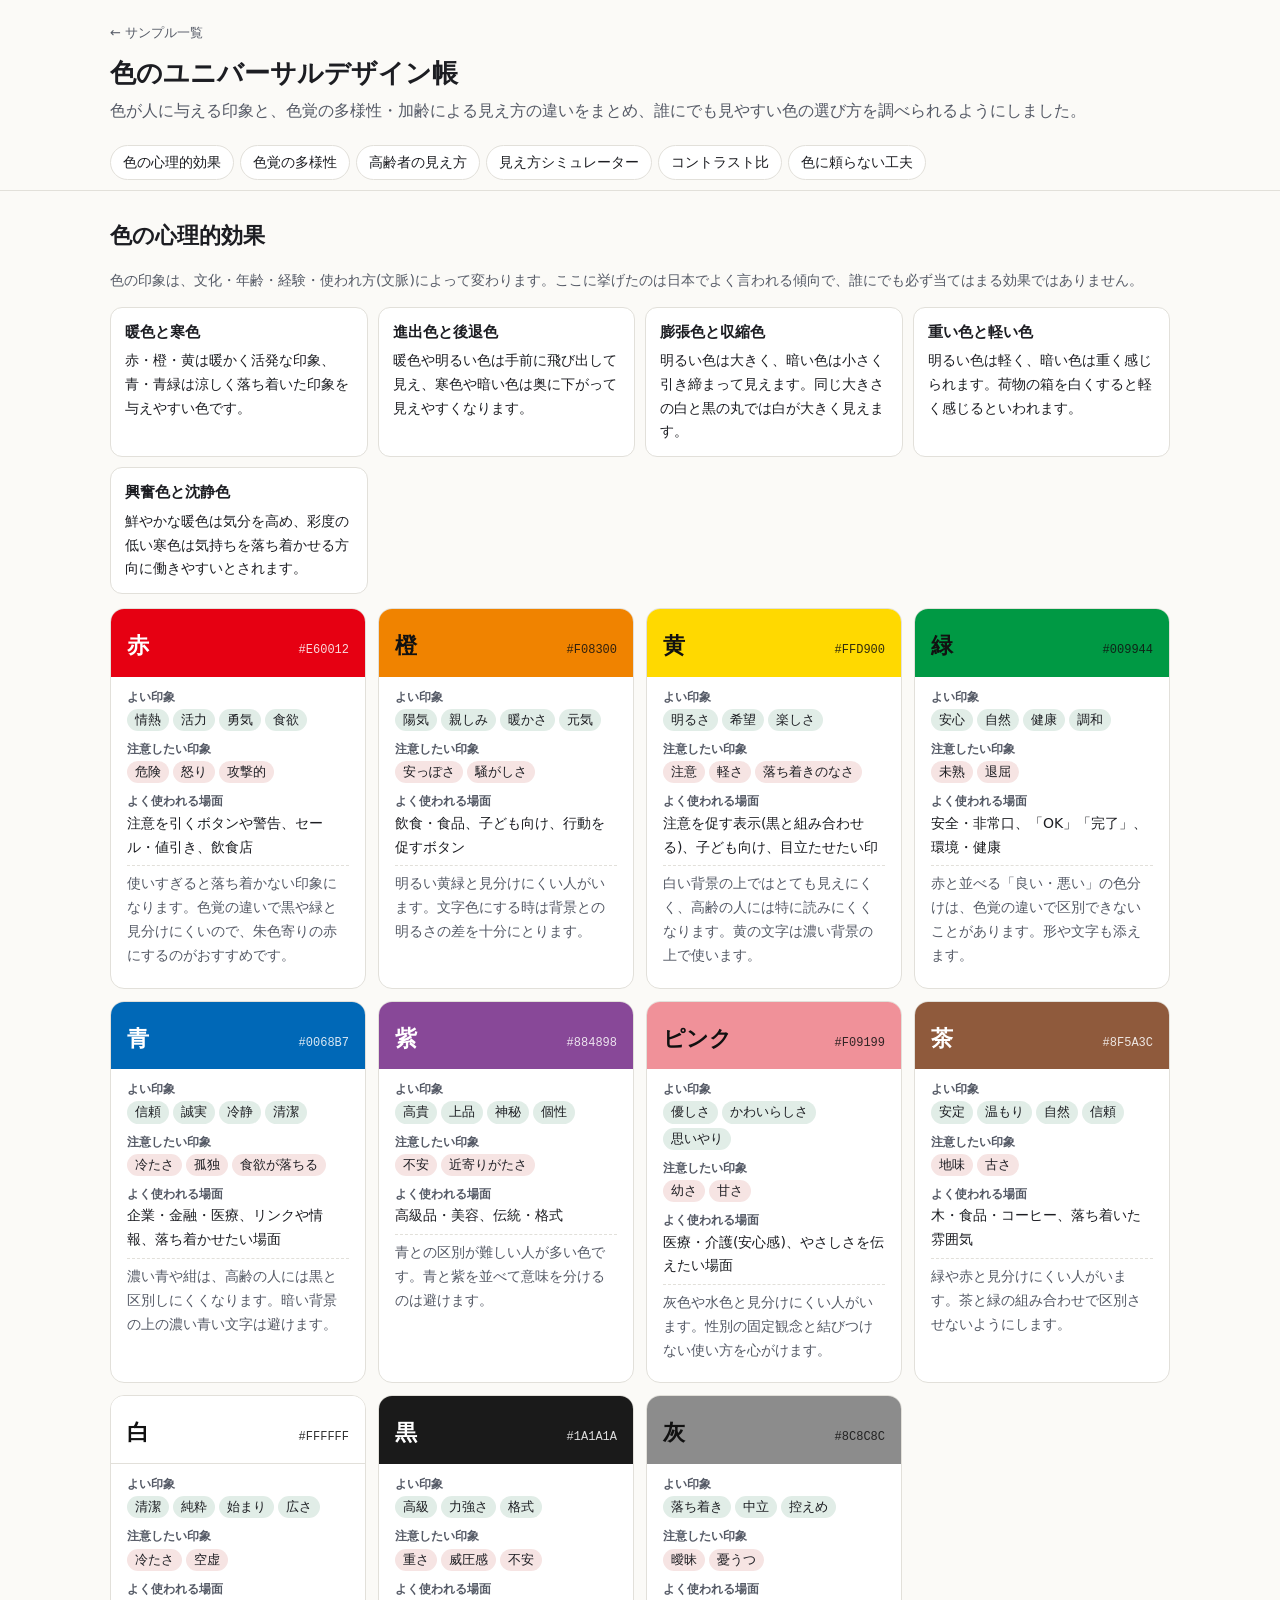
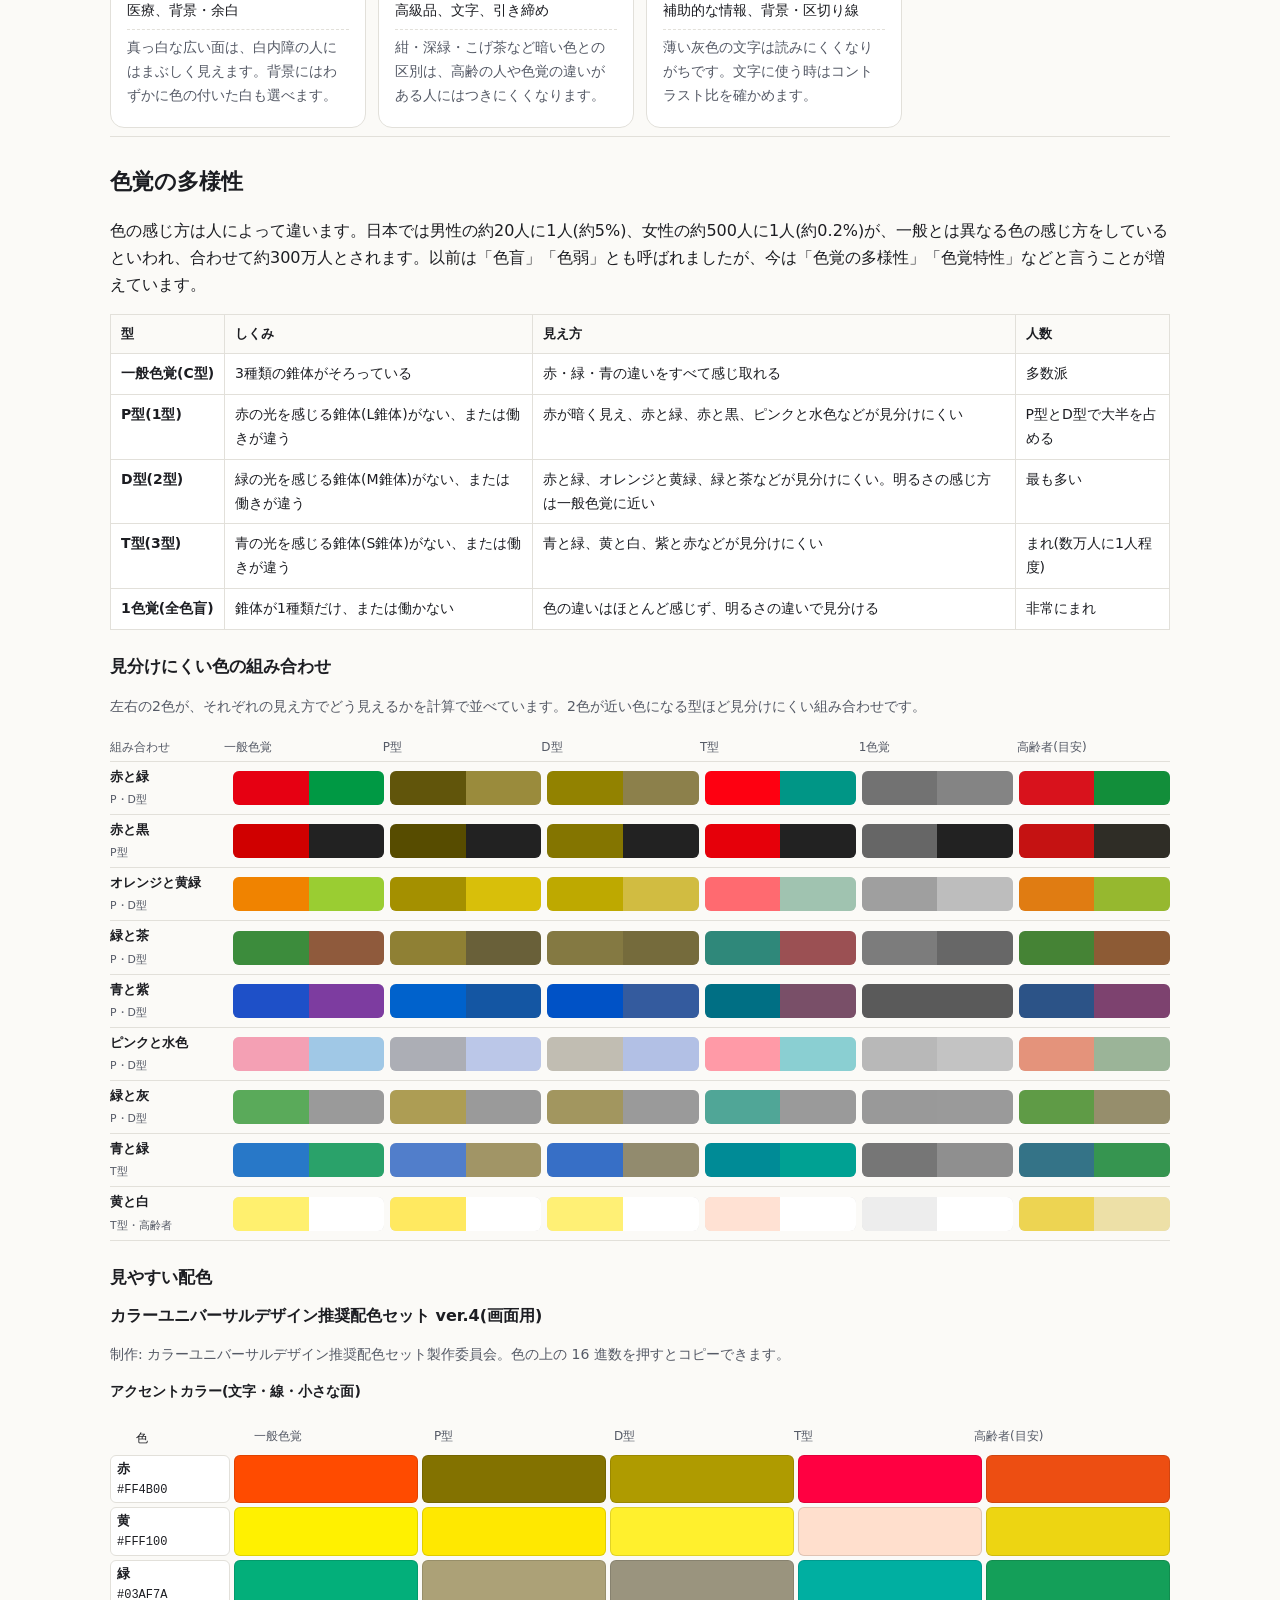
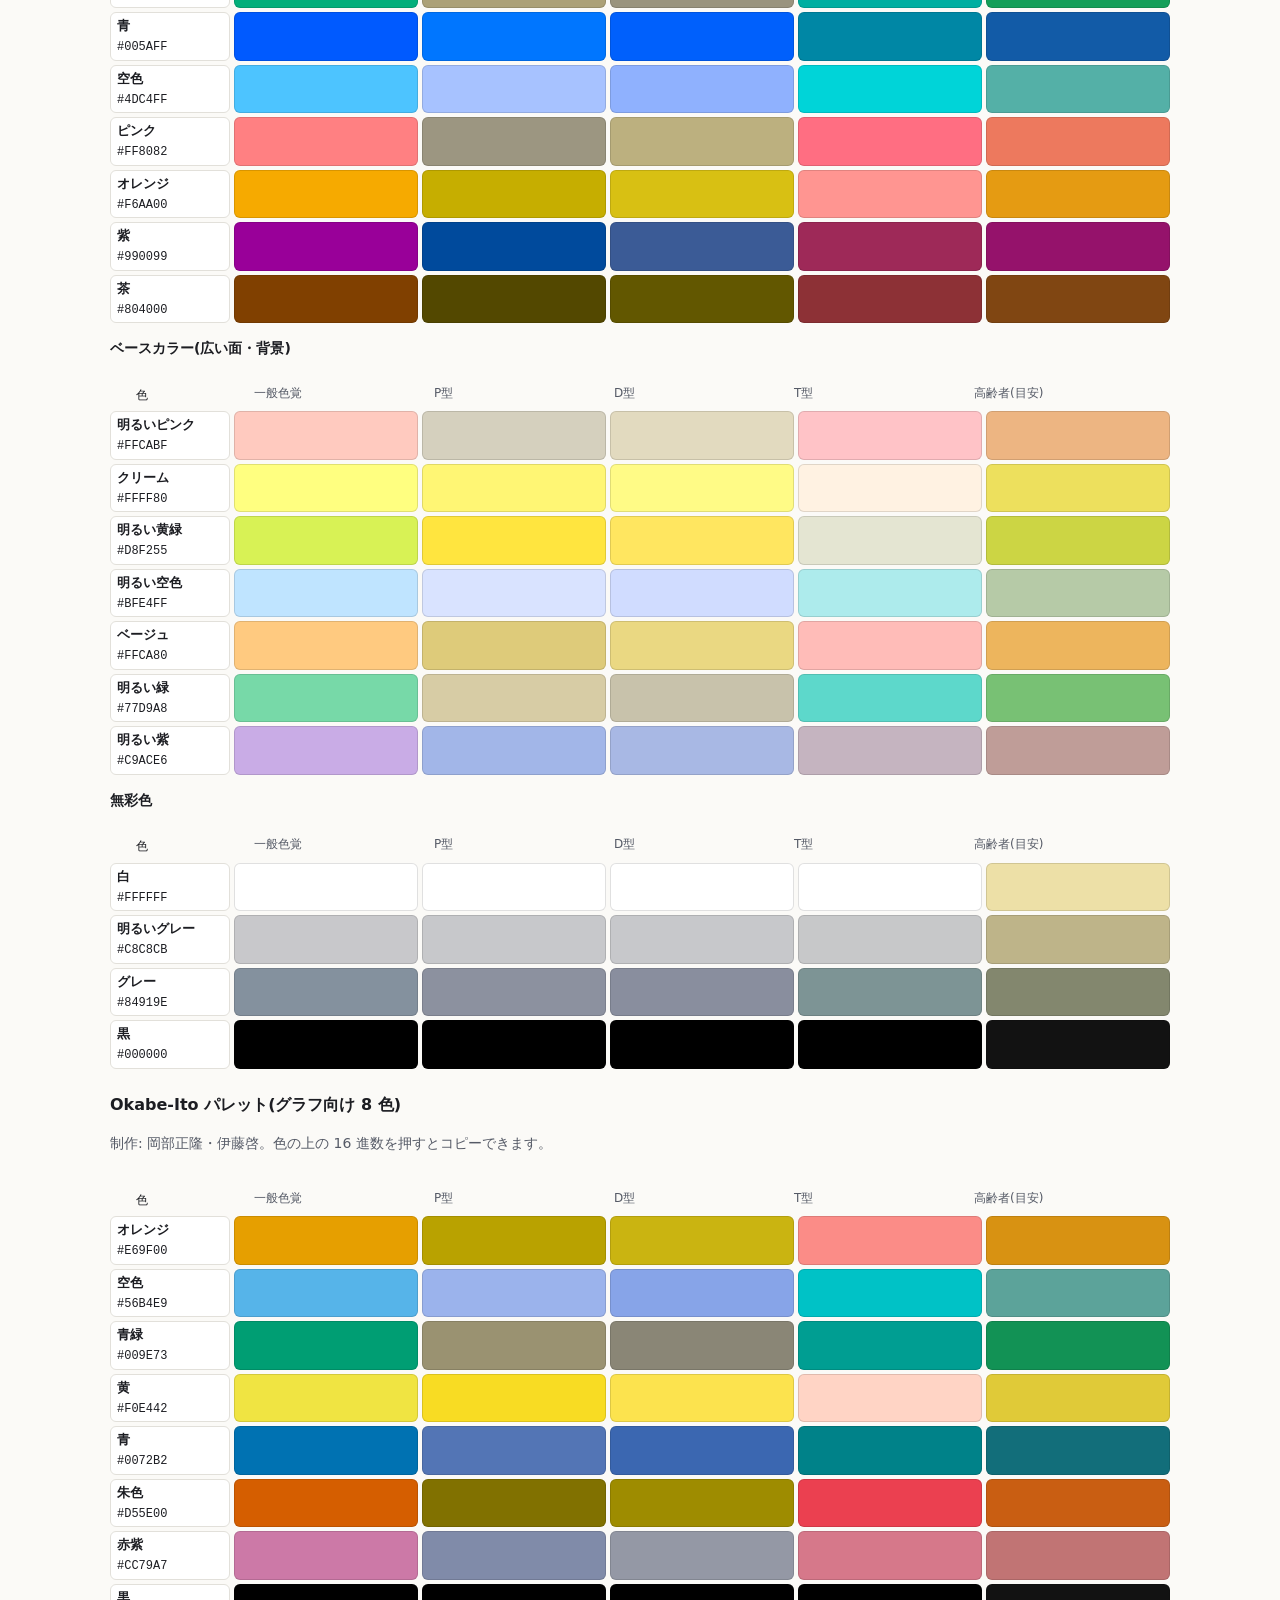
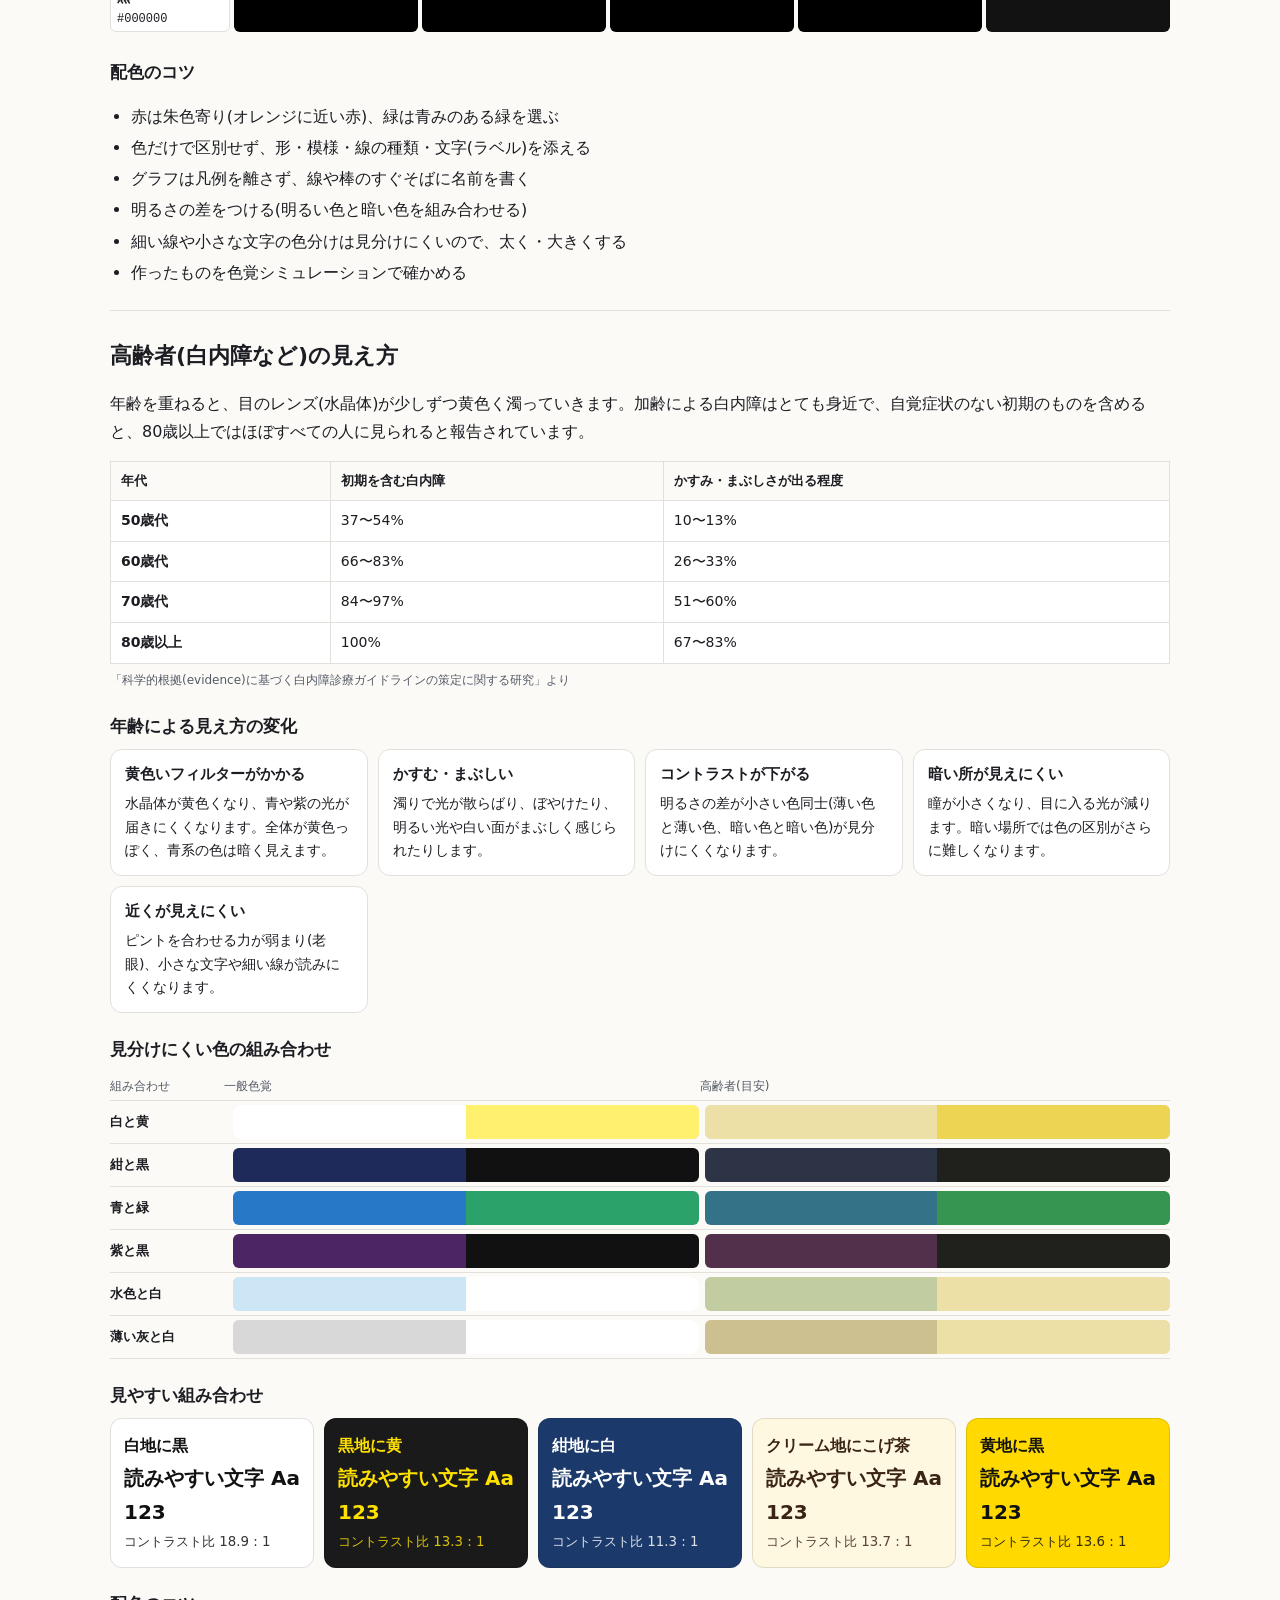
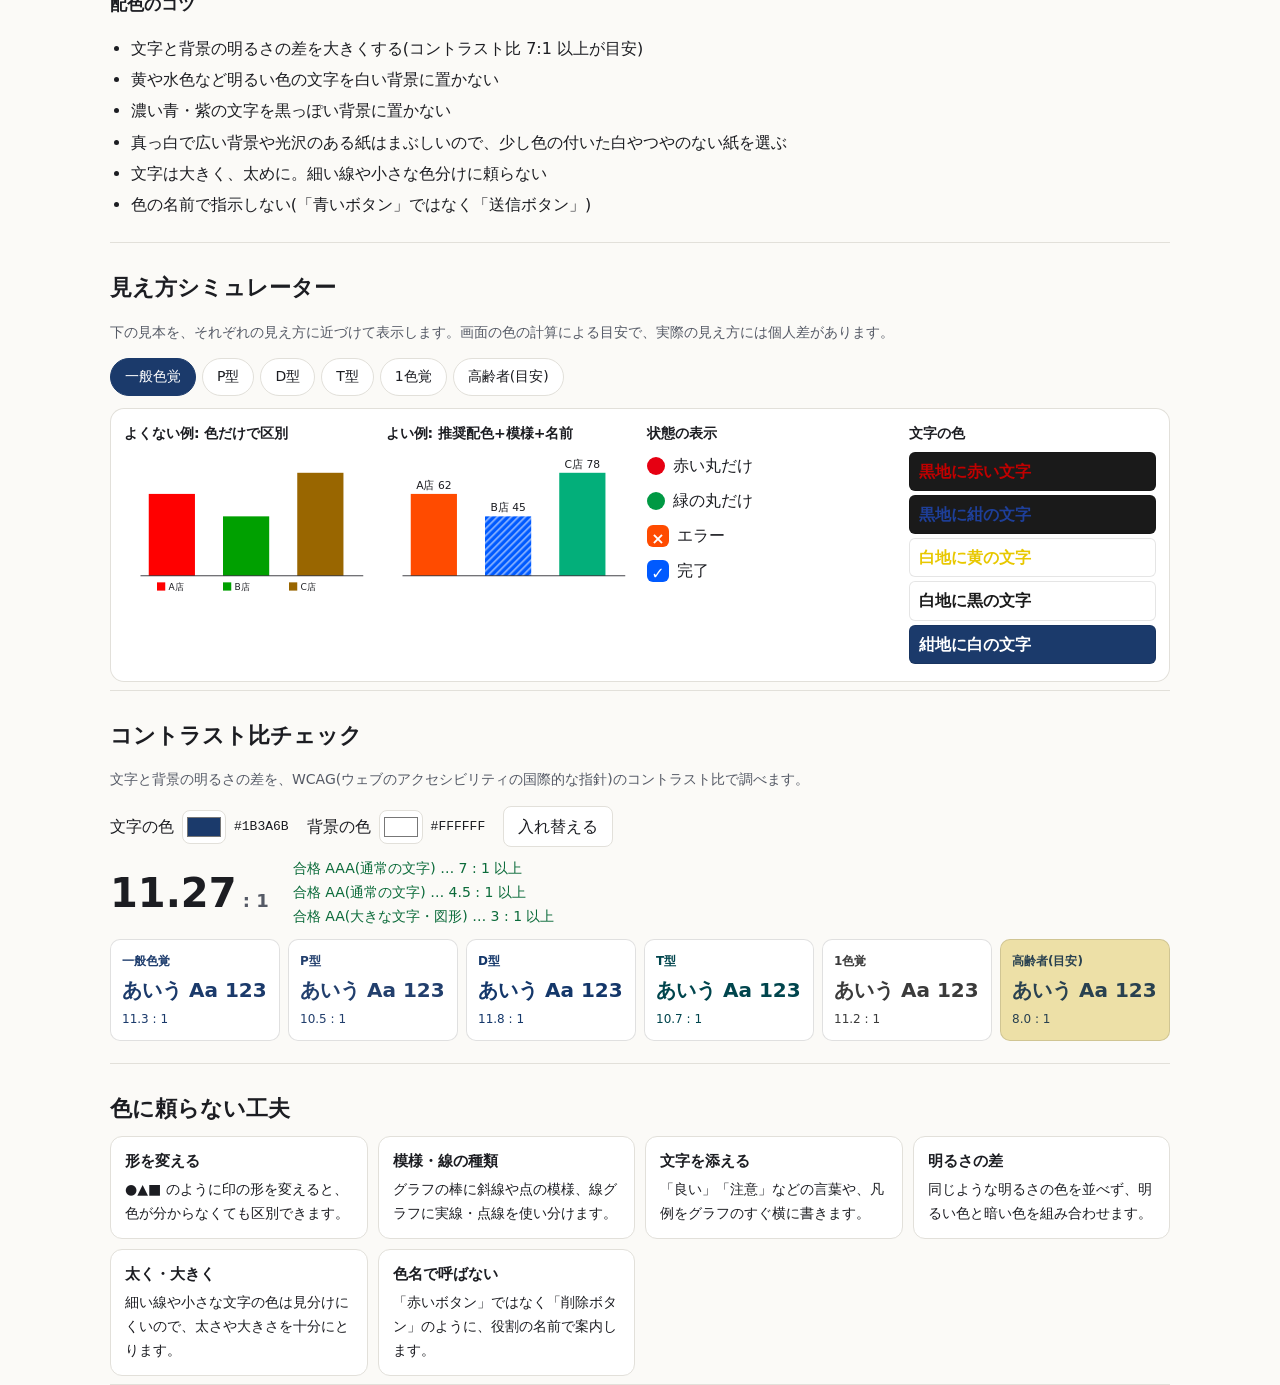
==== public/color-guide/index.html @ 2f7bce45 "色のユニバーサルデザイン帳を追加 色の心理的効果、色覚の多様性と高齢者(白内障)の見え方、推奨配色(CUD ver.4・Okabe-Ito)、見え方シミュレーター、コントラスト比チェック、色に頼らない" ====
<!doctype html>
<html lang="ja">
  <head>
    <meta charset="utf-8" />
    <meta name="viewport" content="width=device-width, initial-scale=1" />
    <title>色のユニバーサルデザイン帳</title>
    <link rel="stylesheet" href="css/style.css" />
  </head>
  <body>
    <header class="head">
      <a class="back" href="../">← サンプル一覧</a>
      <h1>色のユニバーサルデザイン帳</h1>
      <p>
        色が人に与える印象と、色覚の多様性・加齢による見え方の違いをまとめ、誰にでも見やすい色の選び方を調べられるようにしました。
      </p>
    </header>

    <nav class="toc" aria-label="目次">
      <a href="#psy">色の心理的効果</a>
      <a href="#vision">色覚の多様性</a>
      <a href="#aging">高齢者の見え方</a>
      <a href="#sim">見え方シミュレーター</a>
      <a href="#contrast">コントラスト比</a>
      <a href="#tips">色に頼らない工夫</a>
    </nav>

    <main class="main">
      <p id="status" class="status">読み込んでいます…</p>

      <section id="psy" class="sec" hidden>
        <h2>色の心理的効果</h2>
        <p id="psyNote" class="note"></p>
        <div id="psyGeneral" class="general"></div>
        <div id="psyColors" class="psy-grid"></div>
      </section>

      <section id="vision" class="sec" hidden>
        <h2>色覚の多様性</h2>
        <p id="visionIntro"></p>
        <div class="table-wrap">
          <table class="types">
            <thead>
              <tr>
                <th>型</th>
                <th>しくみ</th>
                <th>見え方</th>
                <th>人数</th>
              </tr>
            </thead>
            <tbody id="visionTypes"></tbody>
          </table>
        </div>
        <h3>見分けにくい色の組み合わせ</h3>
        <p class="note">
          左右の2色が、それぞれの見え方でどう見えるかを計算で並べています。2色が近い色になる型ほど見分けにくい組み合わせです。
        </p>
        <div id="visionPairs" class="pairs"></div>
        <h3>見やすい配色</h3>
        <div id="palettes"></div>
        <h3>配色のコツ</h3>
        <ul id="visionTips" class="tips"></ul>
      </section>

      <section id="aging" class="sec" hidden>
        <h2>高齢者(白内障など)の見え方</h2>
        <p id="agingIntro"></p>
        <div class="table-wrap">
          <table class="stats">
            <caption id="agingSource"></caption>
            <thead>
              <tr>
                <th>年代</th>
                <th>初期を含む白内障</th>
                <th>かすみ・まぶしさが出る程度</th>
              </tr>
            </thead>
            <tbody id="agingStats"></tbody>
          </table>
        </div>
        <h3>年齢による見え方の変化</h3>
        <div id="agingChanges" class="cards"></div>
        <h3>見分けにくい色の組み合わせ</h3>
        <div id="agingHard" class="pairs"></div>
        <h3>見やすい組み合わせ</h3>
        <div id="agingGood" class="good"></div>
        <h3>配色のコツ</h3>
        <ul id="agingTips" class="tips"></ul>
      </section>

      <section id="sim" class="sec" hidden>
        <h2>見え方シミュレーター</h2>
        <p class="note">
          下の見本を、それぞれの見え方に近づけて表示します。画面の色の計算による目安で、実際の見え方には個人差があります。
        </p>
        <div id="simTypes" class="seg" role="radiogroup" aria-label="見え方"></div>
        <div id="simDemo" class="demo"></div>
      </section>

      <section id="contrast" class="sec" hidden>
        <h2>コントラスト比チェック</h2>
        <p class="note">
          文字と背景の明るさの差を、WCAG(ウェブのアクセシビリティの国際的な指針)のコントラスト比で調べます。
        </p>
        <div class="cc-inputs">
          <label>文字の色 <input id="fg" type="color" value="#1b3a6b" /><code id="fgHex"></code></label>
          <label>背景の色 <input id="bg" type="color" value="#ffffff" /><code id="bgHex"></code></label>
          <button id="swap" type="button">入れ替える</button>
        </div>
        <div class="cc-result">
          <p class="ratio"><span id="ratio"></span><small> : 1</small></p>
          <ul id="judge" class="judge"></ul>
        </div>
        <div id="ccPreview" class="cc-preview"></div>
      </section>

      <section id="tips" class="sec" hidden>
        <h2>色に頼らない工夫</h2>
        <div class="cards">
          <div class="card">
            <h4>形を変える</h4>
            <p>●▲■ のように印の形を変えると、色が分からなくても区別できます。</p>
          </div>
          <div class="card">
            <h4>模様・線の種類</h4>
            <p>グラフの棒に斜線や点の模様、線グラフに実線・点線を使い分けます。</p>
          </div>
          <div class="card">
            <h4>文字を添える</h4>
            <p>「良い」「注意」などの言葉や、凡例をグラフのすぐ横に書きます。</p>
          </div>
          <div class="card">
            <h4>明るさの差</h4>
            <p>同じような明るさの色を並べず、明るい色と暗い色を組み合わせます。</p>
          </div>
          <div class="card">
            <h4>太く・大きく</h4>
            <p>細い線や小さな文字の色は見分けにくいので、太さや大きさを十分にとります。</p>
          </div>
          <div class="card">
            <h4>色名で呼ばない</h4>
            <p>「赤いボタン」ではなく「削除ボタン」のように、役割の名前で案内します。</p>
          </div>
        </div>
      </section>
    </main>

    <script src="js/sim.js"></script>
    <script src="js/app.js"></script>
  </body>
</html>
---- public/color-guide/css/style.css ----
/* 色のユニバーサルデザイン帳の見た目。文字と背景のコントラスト比は 7:1 前後を目安にしている */
:root {
  --bg: #fbfaf7;
  --panel: #ffffff;
  --text: #1c1d22;
  --sub: #555a66;
  --line: #e2e0da;
  --accent: #1b3a6b;
  --accent-fg: #ffffff;
  --ok: #0b6b3a;
  --ng: #b3261e;
}
@media (prefers-color-scheme: dark) {
  :root {
    --bg: #15171c;
    --panel: #1e2128;
    --text: #f0f1f4;
    --sub: #b4b9c4;
    --line: #333844;
    --accent: #9cb8ff;
    --accent-fg: #10131a;
    --ok: #6fd69c;
    --ng: #ff8a80;
  }
}
* {
  box-sizing: border-box;
}
[hidden] {
  display: none !important;
}
body {
  margin: 0;
  background: var(--bg);
  color: var(--text);
  font-family:
    system-ui,
    -apple-system,
    'Hiragino Sans',
    'Noto Sans JP',
    sans-serif;
  line-height: 1.7;
}
.head,
.main {
  max-width: 1100px;
  margin: 0 auto;
  padding: 0 20px;
}
.head {
  padding-top: 18px;
}
.back {
  color: var(--sub);
  font-size: 13px;
  text-decoration: none;
}
.back:hover {
  color: var(--text);
  text-decoration: underline;
}
.head h1 {
  margin: 6px 0 2px;
  font-size: 26px;
}
.head p {
  margin: 0 0 10px;
  color: var(--sub);
}
.toc {
  position: sticky;
  top: 0;
  z-index: 5;
  display: flex;
  gap: 6px;
  overflow-x: auto;
  padding: 10px max(20px, calc((100vw - 1100px) / 2 + 20px));
  background: var(--bg);
  border-bottom: 1px solid var(--line);
}
.toc a {
  flex: none;
  padding: 5px 12px;
  border: 1px solid var(--line);
  border-radius: 999px;
  background: var(--panel);
  color: var(--text);
  font-size: 14px;
  text-decoration: none;
}
.toc a:hover,
.toc a:focus-visible {
  border-color: var(--accent);
}
.status {
  color: var(--sub);
}
.sec {
  scroll-margin-top: 64px;
  padding: 26px 0 8px;
  border-bottom: 1px solid var(--line);
}
.sec h2 {
  margin: 0 0 8px;
  font-size: 22px;
}
.sec h3 {
  margin: 22px 0 8px;
  font-size: 17px;
}
.note {
  color: var(--sub);
  font-size: 14px;
}
.cards,
.general {
  display: grid;
  grid-template-columns: repeat(auto-fill, minmax(220px, 1fr));
  gap: 10px;
}
.card {
  padding: 12px 14px;
  border: 1px solid var(--line);
  border-radius: 12px;
  background: var(--panel);
}
.card h4 {
  margin: 0 0 4px;
  font-size: 15px;
}
.card p {
  margin: 0;
  font-size: 14px;
}

/* 心理的効果 */
.psy-grid {
  display: grid;
  grid-template-columns: repeat(auto-fill, minmax(250px, 1fr));
  gap: 12px;
  margin-top: 14px;
}
.psy {
  overflow: hidden;
  border: 1px solid var(--line);
  border-radius: 14px;
  background: var(--panel);
}
.psy-top {
  display: flex;
  align-items: baseline;
  justify-content: space-between;
  padding: 18px 16px 12px;
}
.psy-top.edge {
  box-shadow: inset 0 -1px 0 var(--line);
}
.psy-top h3 {
  margin: 0;
  font-size: 22px;
}
.psy-top code {
  font-size: 12px;
  opacity: 0.85;
}
.psy-body {
  padding: 10px 16px 14px;
  font-size: 14px;
}
.psy-body p {
  margin: 0 0 6px;
}
.psy-body b {
  display: block;
  font-size: 12px;
  color: var(--sub);
}
.tag {
  display: inline-block;
  margin: 2px 4px 2px 0;
  padding: 0 8px;
  border-radius: 999px;
  font-size: 13px;
}
.pos .tag {
  background: rgba(11, 107, 58, 0.12);
}
.neg .tag {
  background: rgba(179, 38, 30, 0.12);
}
.care {
  padding-top: 6px;
  border-top: 1px dashed var(--line);
  color: var(--sub);
}

/* 表 */
.table-wrap {
  overflow-x: auto;
}
table {
  width: 100%;
  border-collapse: collapse;
  background: var(--panel);
  font-size: 14px;
}
caption {
  caption-side: bottom;
  padding-top: 6px;
  color: var(--sub);
  font-size: 12px;
  text-align: left;
}
th,
td {
  padding: 8px 10px;
  border: 1px solid var(--line);
  text-align: left;
  vertical-align: top;
}
thead th {
  background: var(--bg);
  font-size: 13px;
}
.types tbody th {
  white-space: nowrap;
}

/* 組み合わせの比較 */
.pairs {
  overflow-x: auto;
}
.pair {
  display: grid;
  grid-template-columns: 9em repeat(auto-fit, minmax(76px, 1fr));
  align-items: center;
  gap: 6px;
  min-width: 560px;
  padding: 4px 0;
  border-bottom: 1px solid var(--line);
  font-size: 13px;
}
#agingHard .pair {
  min-width: 0;
  grid-template-columns: 9em 1fr 1fr;
}
.pair.head {
  color: var(--sub);
  font-size: 12px;
}
.pl b {
  display: block;
}
.pl small {
  color: var(--sub);
}
.pc {
  display: flex;
  height: 34px;
  border-radius: 6px;
  overflow: hidden;
  box-shadow: inset 0 0 0 1px rgba(0, 0, 0, 0.12);
}
.pc i {
  flex: 1;
}

/* 配色セット */
.palette {
  margin-bottom: 18px;
}
.palette h4 {
  margin: 10px 0 0;
  font-size: 16px;
}
.gname {
  margin: 10px 0 4px;
  font-weight: 700;
  font-size: 14px;
}
.pal-grid {
  overflow-x: auto;
}
.pal-row {
  display: grid;
  grid-template-columns: 10em repeat(5, minmax(60px, 1fr));
  gap: 4px;
  min-width: 520px;
  margin-bottom: 4px;
  font-size: 12px;
}
.pal-row.head {
  color: var(--sub);
}
.pn {
  display: flex;
  flex-direction: column;
  align-items: flex-start;
  padding: 2px 6px;
  border: 1px solid var(--line);
  border-radius: 6px;
  background: var(--panel);
  color: var(--text);
  font: inherit;
  cursor: pointer;
}
.pal-row.head .pn {
  border: none;
  background: none;
  cursor: default;
}
.pn b {
  font-size: 13px;
}
.sw {
  border-radius: 6px;
  min-height: 34px;
  box-shadow: inset 0 0 0 1px rgba(0, 0, 0, 0.12);
}
.tips {
  padding-left: 1.3em;
}
.tips li {
  margin-bottom: 4px;
}

/* 高齢者: 見やすい組み合わせ */
.good {
  display: grid;
  grid-template-columns: repeat(auto-fill, minmax(190px, 1fr));
  gap: 10px;
}
.good-item {
  display: grid;
  gap: 2px;
  padding: 14px;
  border-radius: 12px;
  box-shadow: inset 0 0 0 1px rgba(0, 0, 0, 0.12);
}
.good-item span {
  font-size: 20px;
  font-weight: 700;
}
.good-item small {
  opacity: 0.85;
}

/* シミュレーター */
.seg {
  display: flex;
  flex-wrap: wrap;
  gap: 6px;
  margin: 8px 0 12px;
}
.seg button {
  padding: 6px 14px;
  border: 1px solid var(--line);
  border-radius: 999px;
  background: var(--panel);
  color: var(--text);
  font: inherit;
  font-size: 14px;
  cursor: pointer;
}
.seg button[aria-checked='true'] {
  background: var(--accent);
  border-color: var(--accent);
  color: var(--accent-fg);
}
.seg button:focus-visible,
.pn:focus-visible,
#swap:focus-visible {
  outline: 3px solid var(--accent);
  outline-offset: 2px;
}
.demo {
  padding: 14px;
  border-radius: 14px;
  background: #ffffff;
  color: #1c1d22;
  box-shadow: inset 0 0 0 1px var(--line);
}
.demo-grid {
  display: grid;
  grid-template-columns: repeat(auto-fit, minmax(240px, 1fr));
  gap: 14px;
}
.demo figure {
  margin: 0;
}
.demo figcaption {
  margin-bottom: 6px;
  font-weight: 700;
  font-size: 14px;
}
.demo svg {
  width: 100%;
  height: auto;
}
.status-demo {
  list-style: none;
  margin: 0;
  padding: 0;
  display: grid;
  gap: 8px;
}
.status-demo li {
  display: flex;
  align-items: center;
  gap: 8px;
}
.dot {
  width: 18px;
  height: 18px;
  border-radius: 50%;
}
.mark {
  display: inline-grid;
  place-items: center;
  width: 22px;
  height: 22px;
  border-radius: 6px;
  color: #fff;
  font-weight: 700;
}
.text-demo p {
  margin: 0 0 4px;
  padding: 6px 10px;
  border-radius: 6px;
  font-weight: 700;
  box-shadow: inset 0 0 0 1px rgba(0, 0, 0, 0.1);
}

/* コントラスト比 */
.cc-inputs {
  display: flex;
  flex-wrap: wrap;
  align-items: center;
  gap: 10px 18px;
}
.cc-inputs label {
  display: flex;
  align-items: center;
  gap: 8px;
}
.cc-inputs input[type='color'] {
  width: 44px;
  height: 34px;
  padding: 2px;
  border: 1px solid var(--line);
  border-radius: 8px;
  background: var(--panel);
}
#swap {
  padding: 6px 14px;
  border: 1px solid var(--line);
  border-radius: 8px;
  background: var(--panel);
  color: var(--text);
  font: inherit;
  cursor: pointer;
}
.cc-result {
  display: flex;
  flex-wrap: wrap;
  align-items: center;
  gap: 8px 24px;
  margin: 10px 0;
}
.ratio {
  margin: 0;
  font-size: 40px;
  font-weight: 800;
  line-height: 1.1;
}
.ratio small {
  font-size: 18px;
  color: var(--sub);
}
.judge {
  list-style: none;
  margin: 0;
  padding: 0;
  font-size: 14px;
}
.judge .ok {
  color: var(--ok);
}
.judge .ng {
  color: var(--ng);
}
.cc-preview {
  display: grid;
  grid-template-columns: repeat(auto-fill, minmax(150px, 1fr));
  gap: 8px;
  margin-bottom: 14px;
}
.cc-card {
  display: grid;
  gap: 2px;
  padding: 12px;
  border-radius: 10px;
  box-shadow: inset 0 0 0 1px rgba(0, 0, 0, 0.12);
}
.cc-card b {
  font-size: 12px;
}
.cc-card span {
  font-size: 20px;
  font-weight: 700;
}
.cc-card small {
  font-size: 12px;
}
@media (max-width: 640px) {
  .head,
  .main {
    padding: 0 16px;
  }
  .head {
    padding-top: 16px;
  }
  .toc {
    padding: 10px 16px;
  }
}
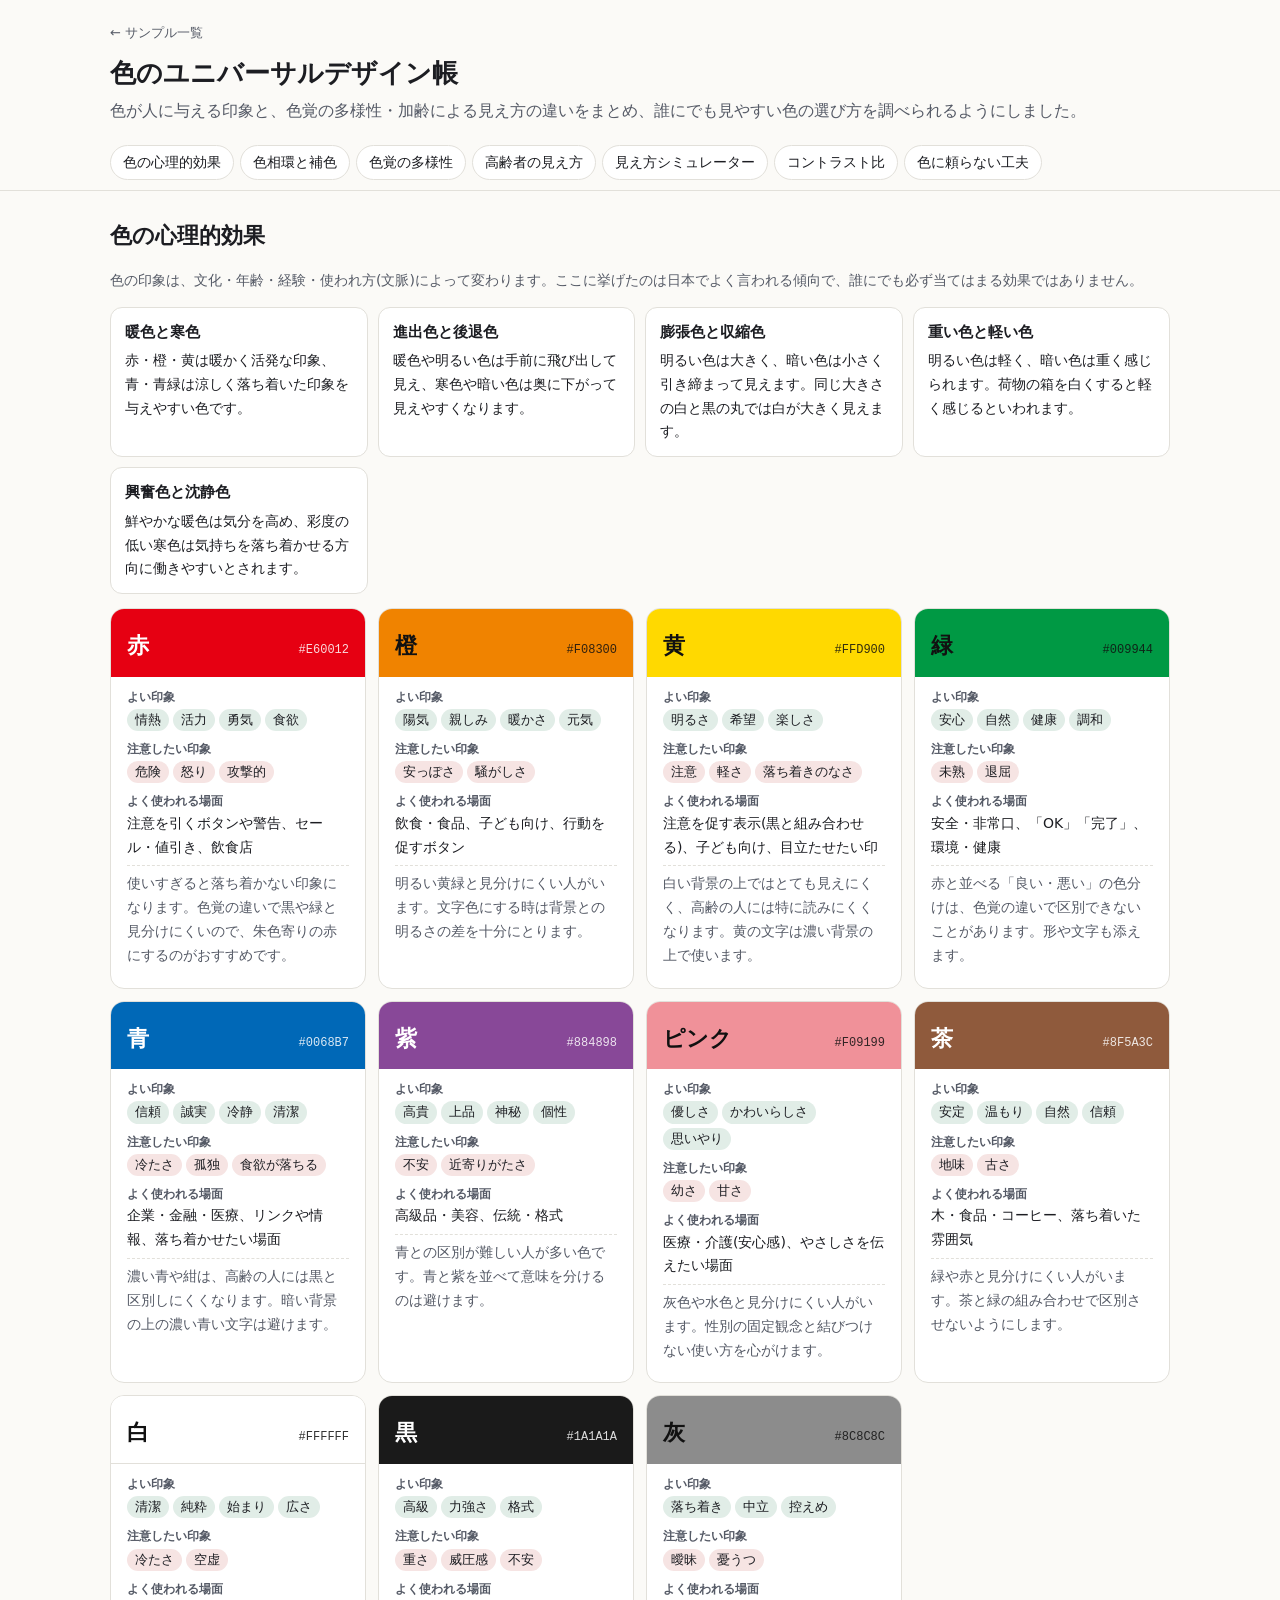
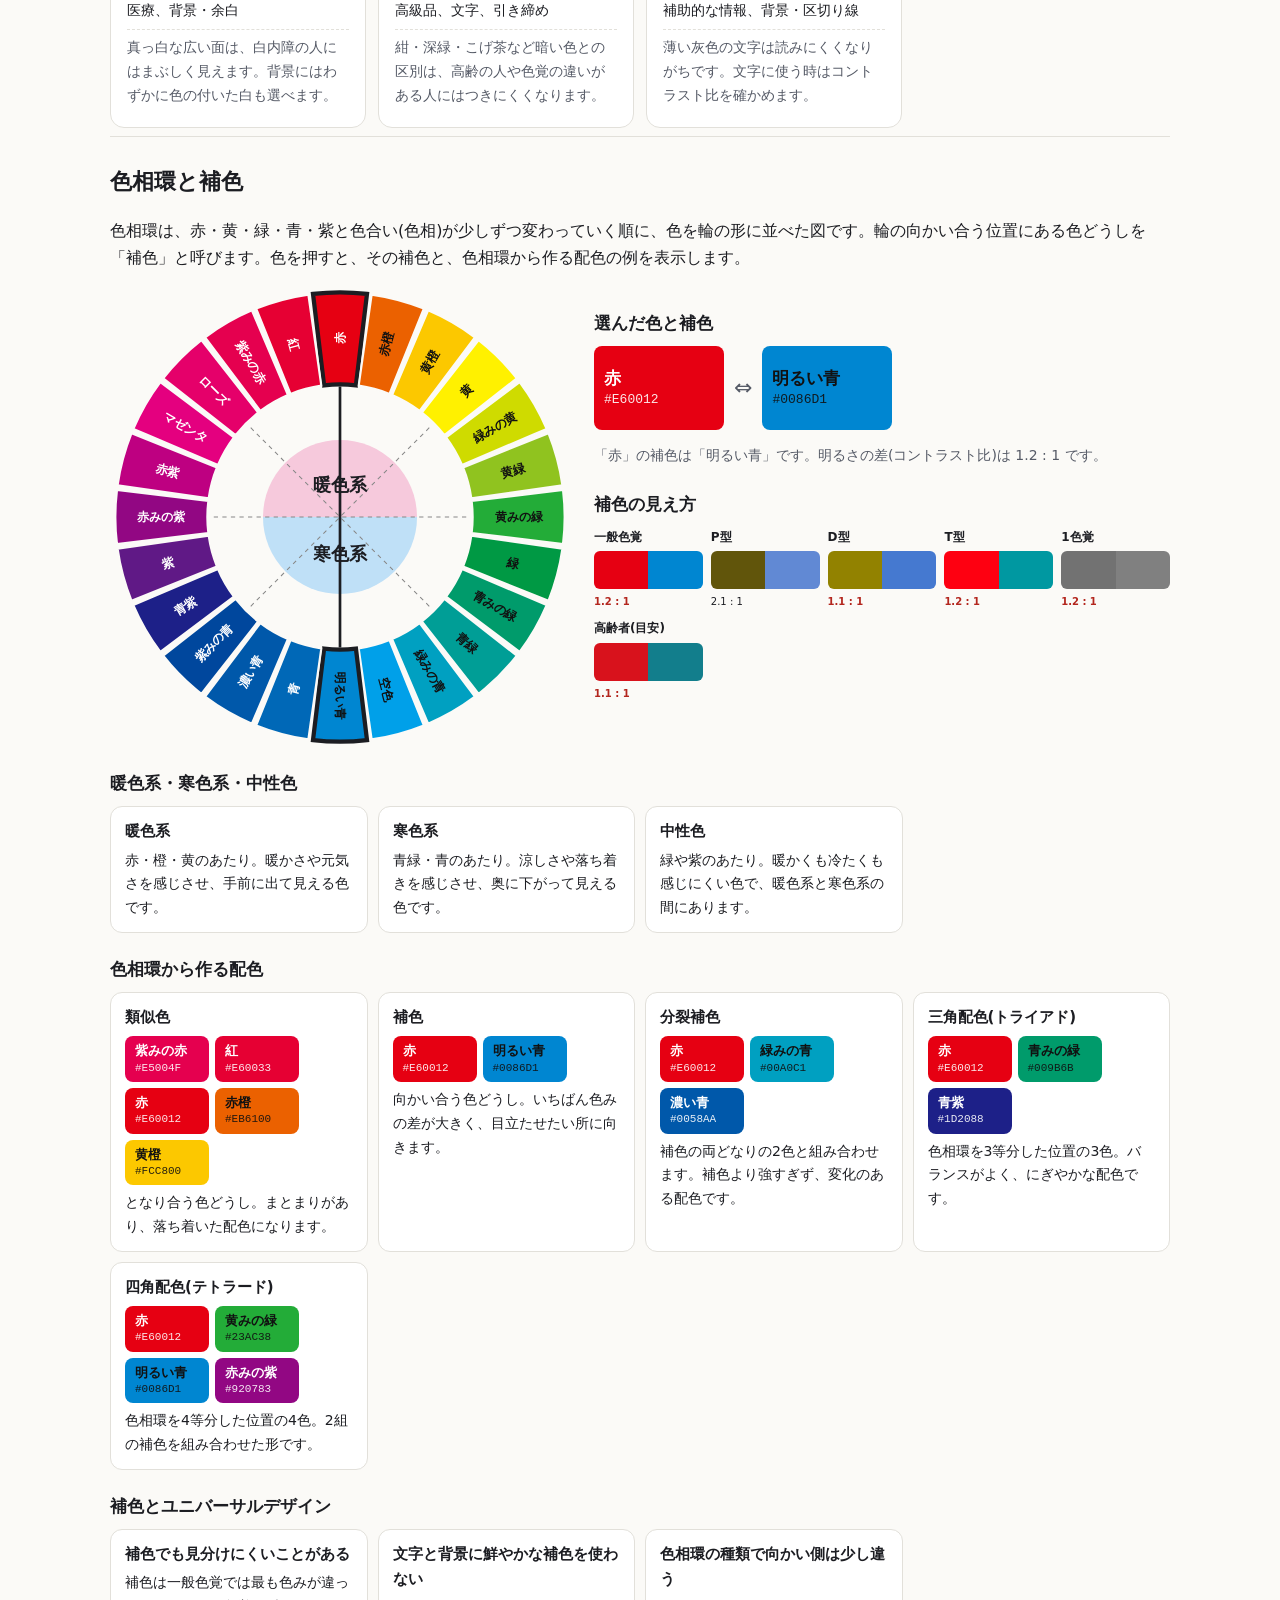
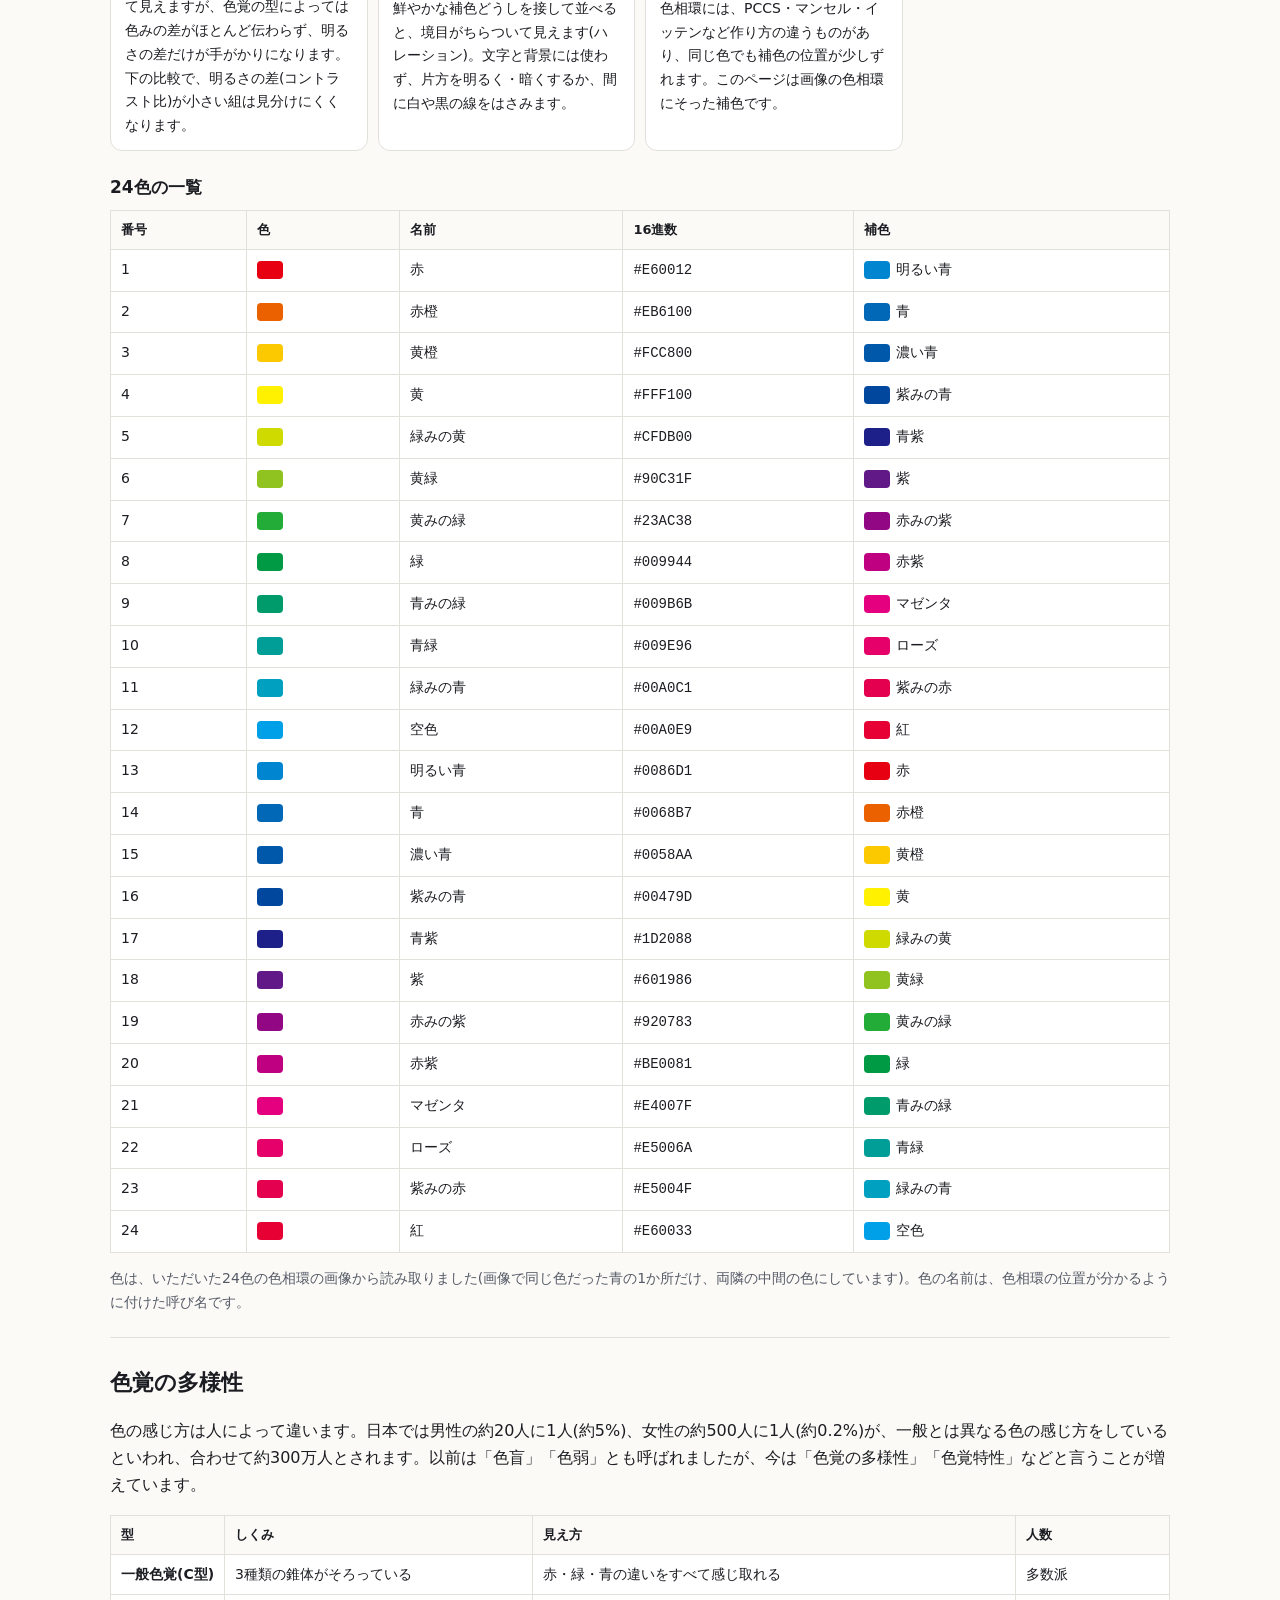
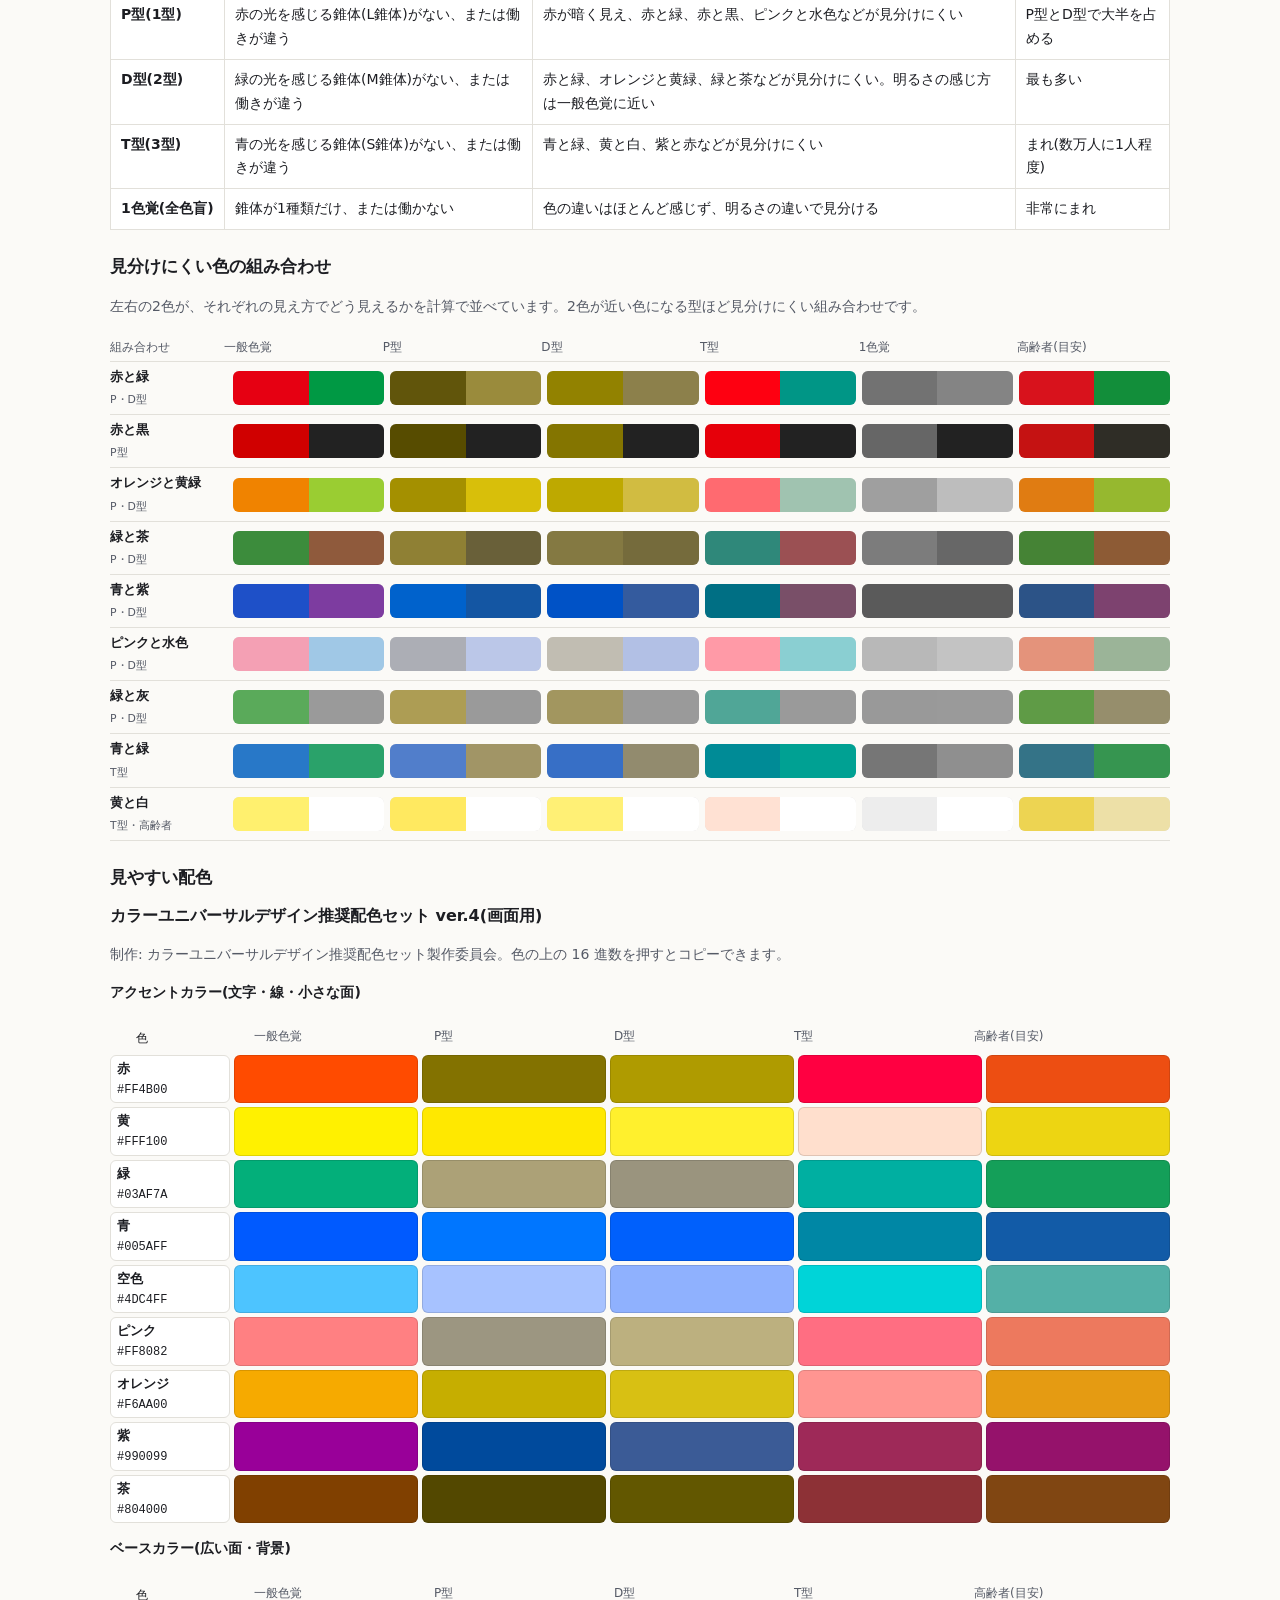
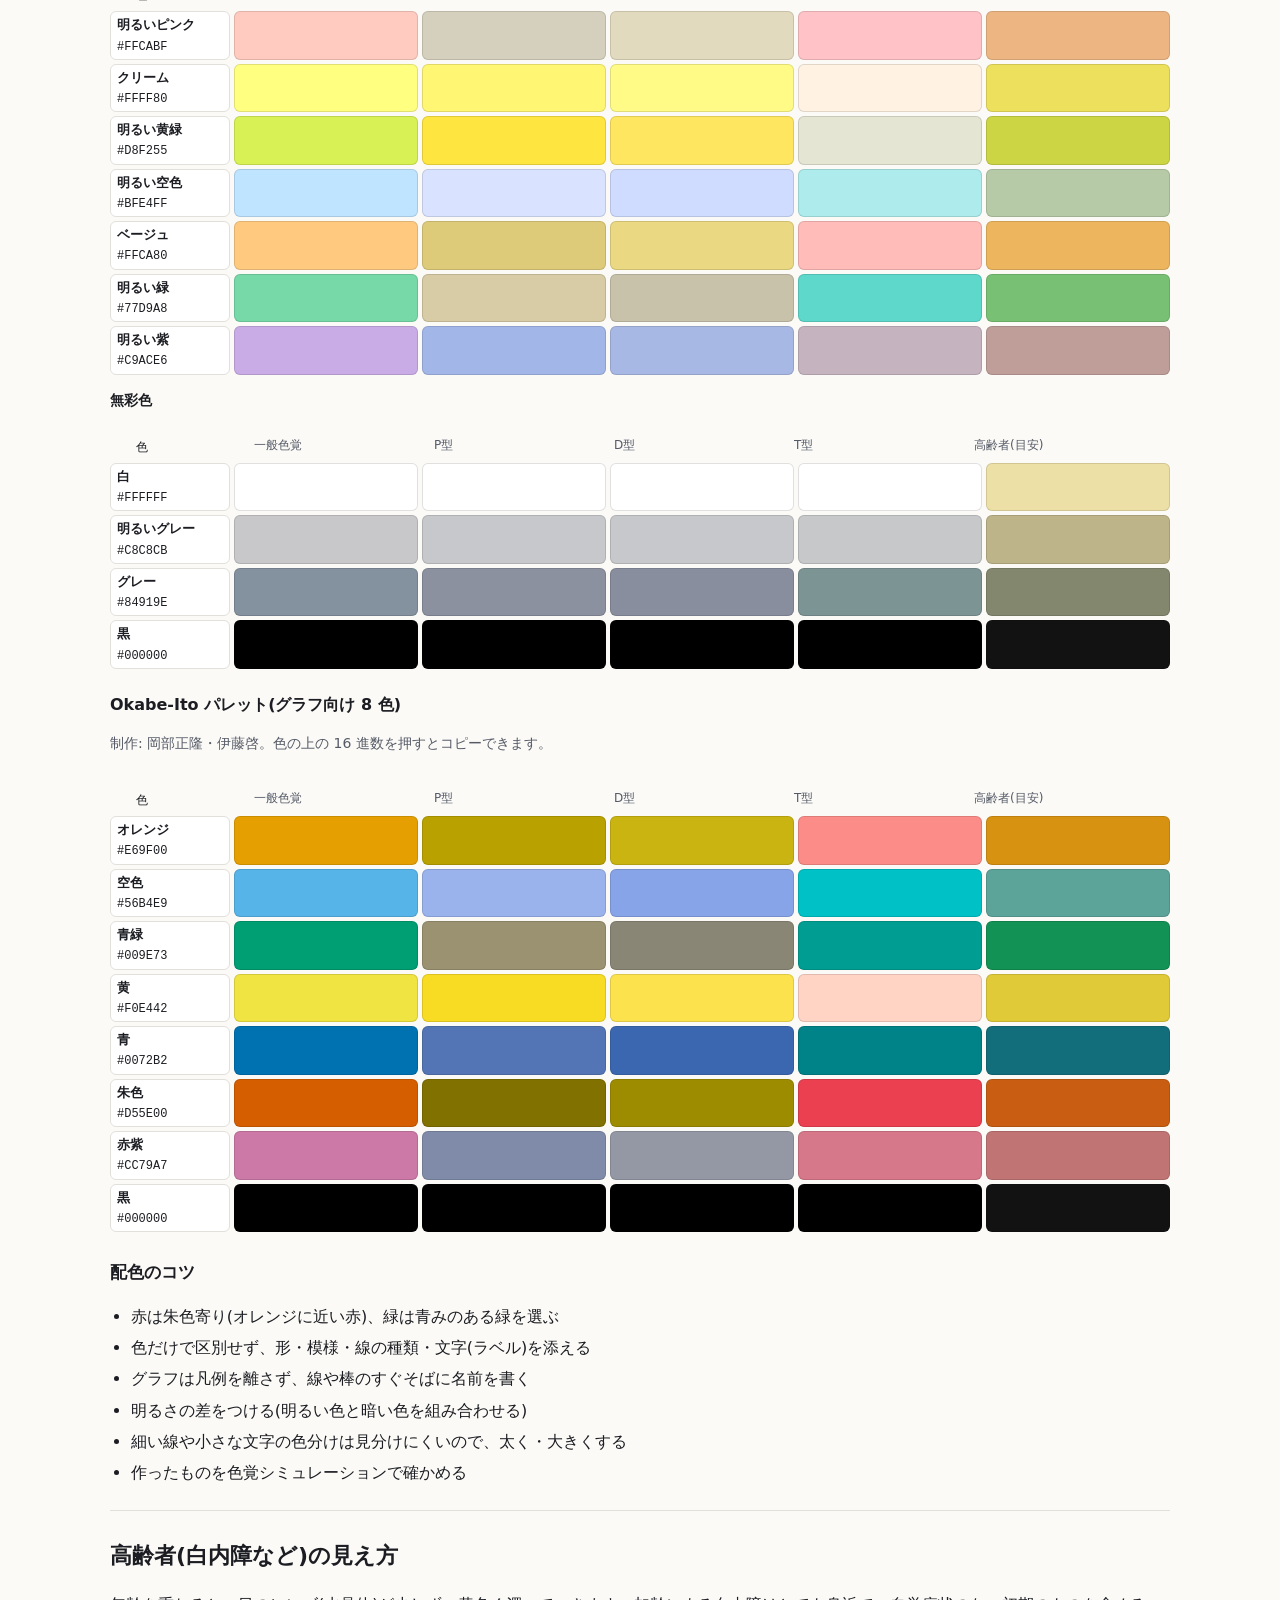
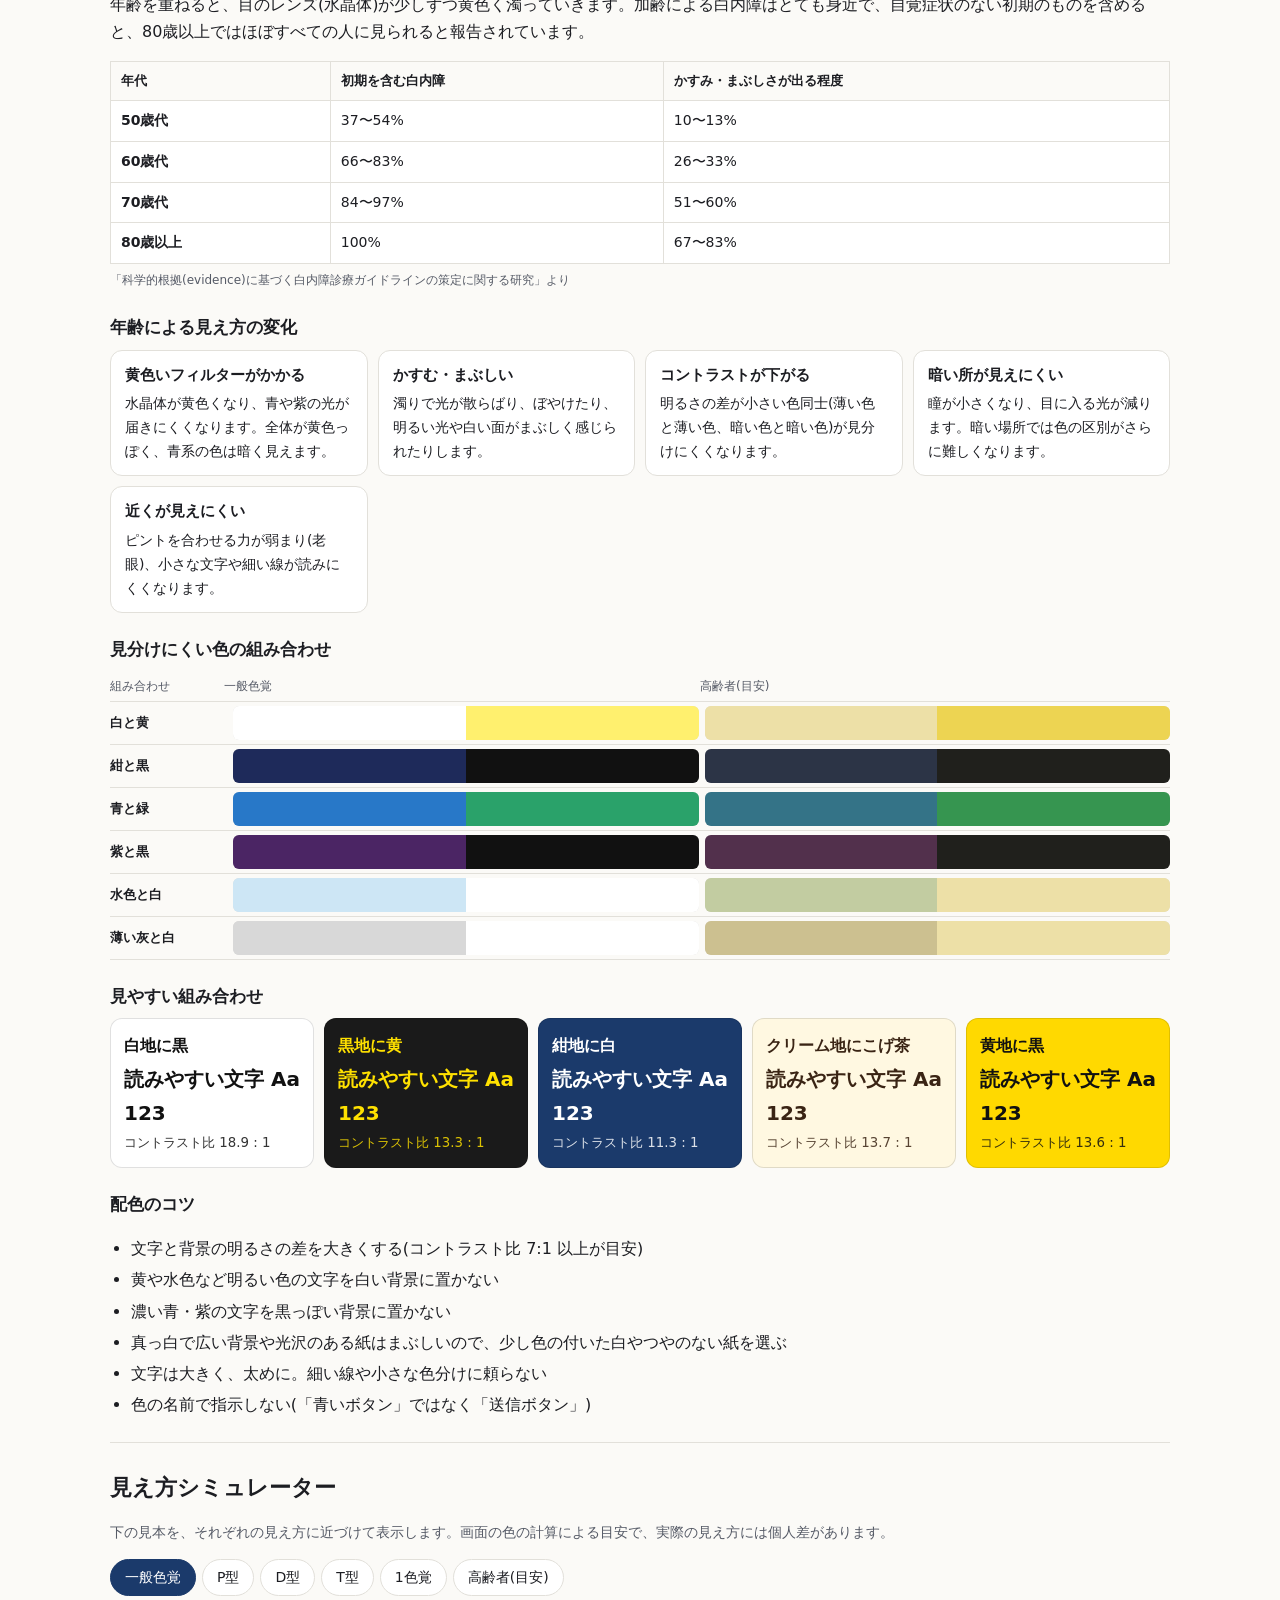
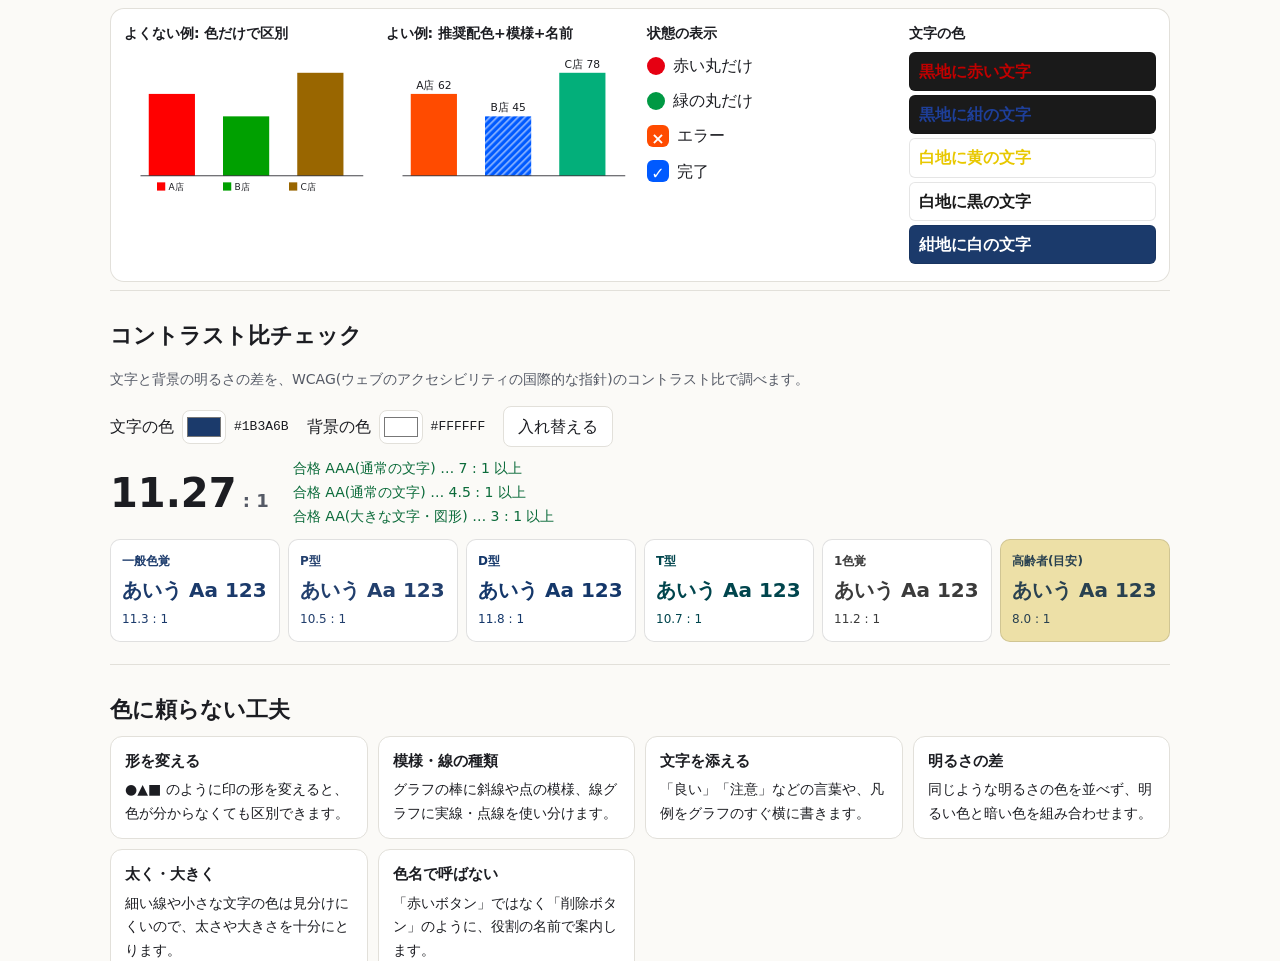
==== commit d3c9917a: "色のユニバーサルデザイン帳に「色相環と補色」の章を追加 Co-Authored-By: Claude Opus 5.5 <noreply@anthropic.com> Claude-Session: " ====
--- a/public/color-guide/index.html
+++ b/public/color-guide/index.html
@@ -17,6 +17,7 @@
 
     <nav class="toc" aria-label="目次">
       <a href="#psy">色の心理的効果</a>
+      <a href="#wheel">色相環と補色</a>
       <a href="#vision">色覚の多様性</a>
       <a href="#aging">高齢者の見え方</a>
       <a href="#sim">見え方シミュレーター</a>
@@ -32,6 +33,43 @@
         <p id="psyNote" class="note"></p>
         <div id="psyGeneral" class="general"></div>
         <div id="psyColors" class="psy-grid"></div>
+      </section>
+
+      <section id="wheel" class="sec" hidden>
+        <h2>色相環と補色</h2>
+        <p id="wheelIntro"></p>
+        <div class="w-layout">
+          <div id="wheelSvg" class="w-wheel"></div>
+          <div class="w-side">
+            <h3>選んだ色と補色</h3>
+            <div id="wPair" class="w-pair"></div>
+            <p id="wPairNote" class="note"></p>
+            <h3>補色の見え方</h3>
+            <div id="wSims" class="w-sims"></div>
+          </div>
+        </div>
+        <h3>暖色系・寒色系・中性色</h3>
+        <div id="wheelGroups" class="cards"></div>
+        <h3>色相環から作る配色</h3>
+        <div id="wSchemes" class="cards"></div>
+        <h3>補色とユニバーサルデザイン</h3>
+        <div id="wheelUd" class="cards"></div>
+        <h3>24色の一覧</h3>
+        <div class="table-wrap">
+          <table class="w-table">
+            <thead>
+              <tr>
+                <th>番号</th>
+                <th>色</th>
+                <th>名前</th>
+                <th>16進数</th>
+                <th>補色</th>
+              </tr>
+            </thead>
+            <tbody id="wList"></tbody>
+          </table>
+        </div>
+        <p id="wheelSource" class="note"></p>
       </section>
 
       <section id="vision" class="sec" hidden>
@@ -146,5 +184,6 @@
 
     <script src="js/sim.js"></script>
     <script src="js/app.js"></script>
+    <script src="js/wheel.js"></script>
   </body>
 </html>
--- a/public/color-guide/css/style.css
+++ b/public/color-guide/css/style.css
@@ -524,3 +524,136 @@
     padding: 10px 16px;
   }
 }
+
+/* 色相環と補色 */
+.w-layout {
+  display: grid;
+  grid-template-columns: minmax(0, 460px) minmax(0, 1fr);
+  gap: 24px;
+  align-items: start;
+}
+.w-wheel svg {
+  width: 100%;
+  height: auto;
+  display: block;
+}
+.w-seg {
+  cursor: pointer;
+  outline: none;
+}
+.w-seg path {
+  stroke: var(--bg);
+  stroke-width: 2;
+  transition: transform 0.15s;
+}
+.w-seg text {
+  font-size: 11.5px;
+  font-weight: 700;
+  text-anchor: middle;
+  dominant-baseline: central;
+  pointer-events: none;
+}
+.w-seg:hover path,
+.w-seg:focus-visible path {
+  stroke: var(--text);
+}
+.w-seg.on path,
+.w-seg.comp path {
+  stroke: var(--text);
+  stroke-width: 4;
+}
+.w-guide line {
+  stroke: #888;
+  stroke-dasharray: 4 4;
+}
+.w-zone {
+  font-size: 17px;
+  font-weight: 700;
+  text-anchor: middle;
+  fill: #1c1d22;
+}
+.w-link {
+  stroke: var(--text);
+  stroke-width: 2.5;
+}
+.w-pair {
+  display: flex;
+  align-items: center;
+  gap: 10px;
+  flex-wrap: wrap;
+}
+.w-vs {
+  font-size: 22px;
+  color: var(--sub);
+}
+.w-chip {
+  display: inline-flex;
+  flex-direction: column;
+  justify-content: center;
+  min-width: 84px;
+  padding: 6px 10px;
+  border-radius: 8px;
+  font-size: 13px;
+  line-height: 1.4;
+}
+.w-chip code {
+  font-size: 11px;
+  opacity: 0.9;
+}
+.w-chip.big {
+  min-width: 130px;
+  min-height: 84px;
+  font-size: 17px;
+}
+.w-chip.big code {
+  font-size: 13px;
+}
+.w-sims {
+  display: grid;
+  grid-template-columns: repeat(auto-fill, minmax(96px, 1fr));
+  gap: 8px;
+}
+.w-sim {
+  display: flex;
+  flex-direction: column;
+  gap: 4px;
+  font-size: 12px;
+}
+.w-sw {
+  display: flex;
+  height: 38px;
+  border-radius: 6px;
+  overflow: hidden;
+}
+.w-sw span {
+  flex: 1;
+}
+.w-sim small.warn {
+  color: var(--ng);
+  font-weight: 700;
+}
+.w-row {
+  display: flex;
+  flex-wrap: wrap;
+  gap: 6px;
+  margin: 6px 0;
+}
+.w-table tbody tr {
+  cursor: pointer;
+}
+.w-table tbody tr:hover {
+  background: color-mix(in srgb, var(--accent) 10%, transparent);
+}
+.w-dot {
+  display: inline-block;
+  width: 26px;
+  height: 18px;
+  border-radius: 4px;
+  vertical-align: middle;
+  margin-right: 6px;
+}
+@media (max-width: 760px) {
+  .w-layout {
+    grid-template-columns: minmax(0, 1fr);
+  }
+}
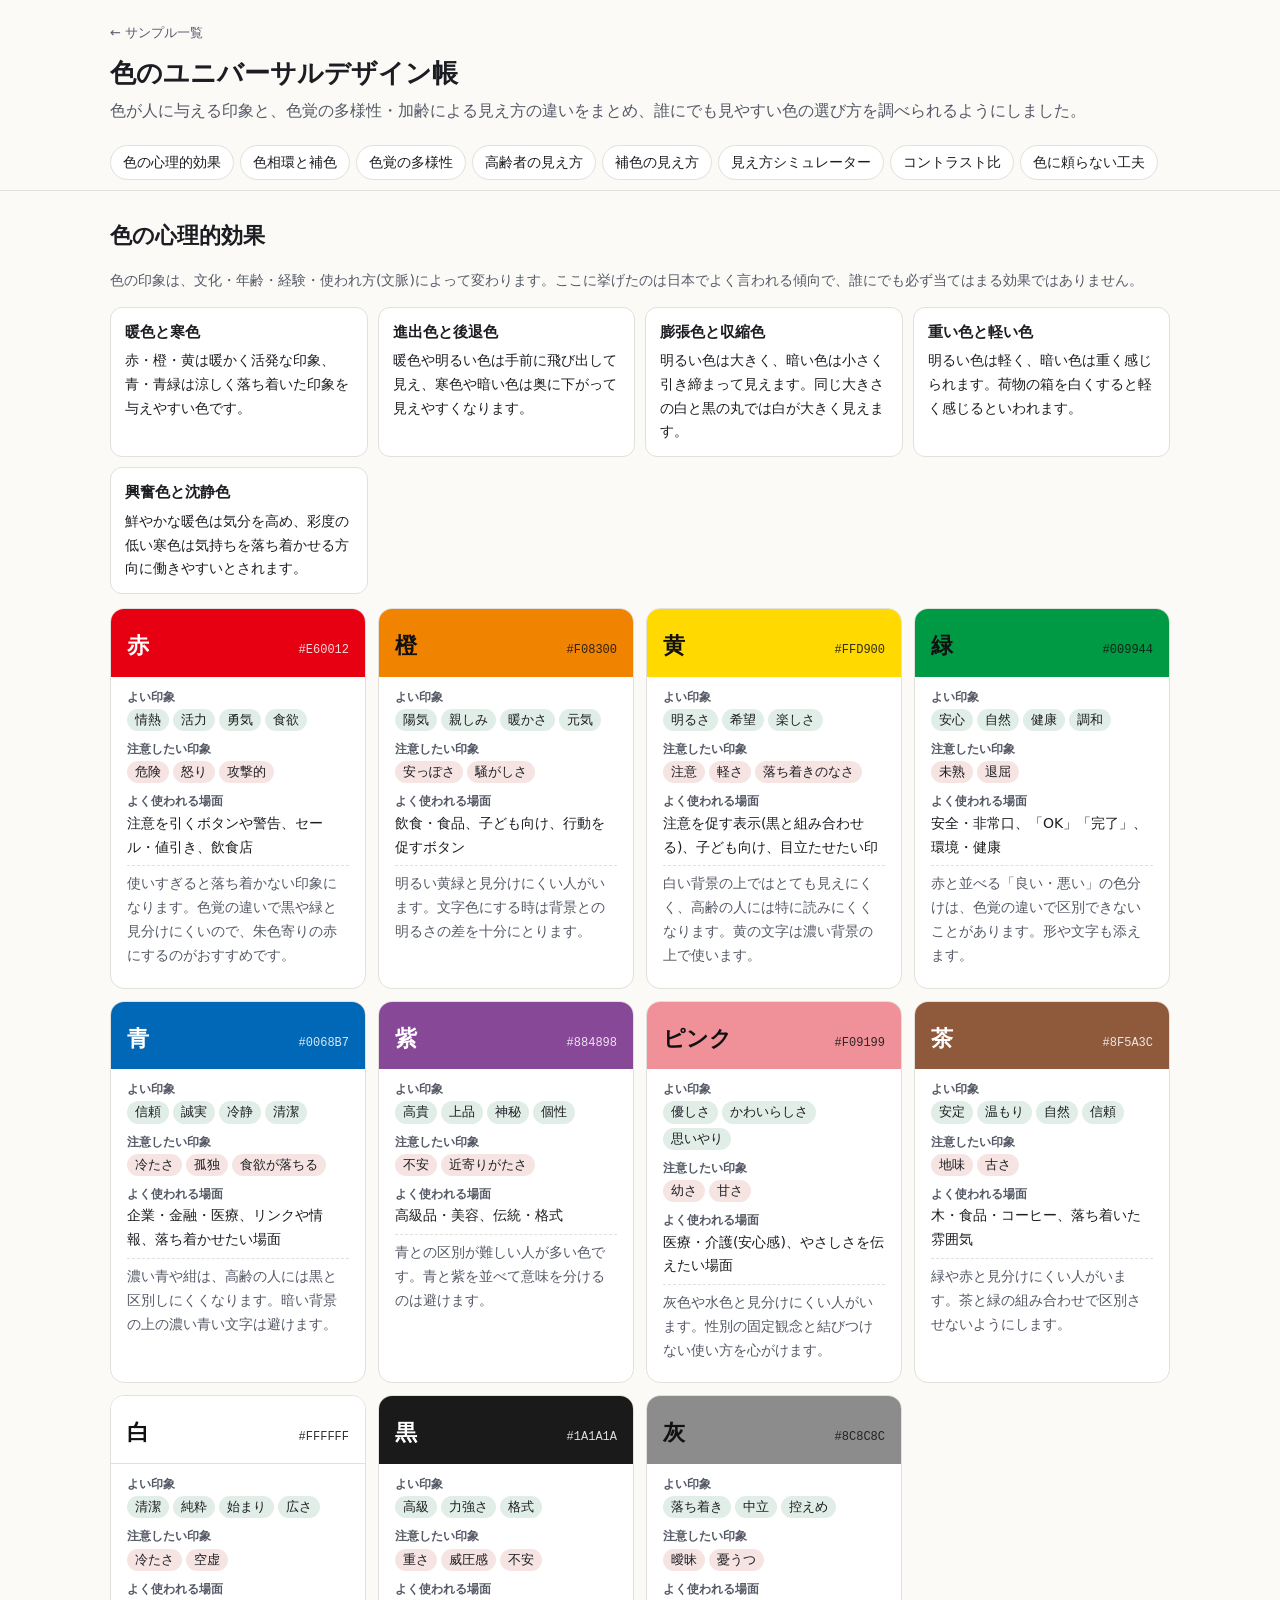
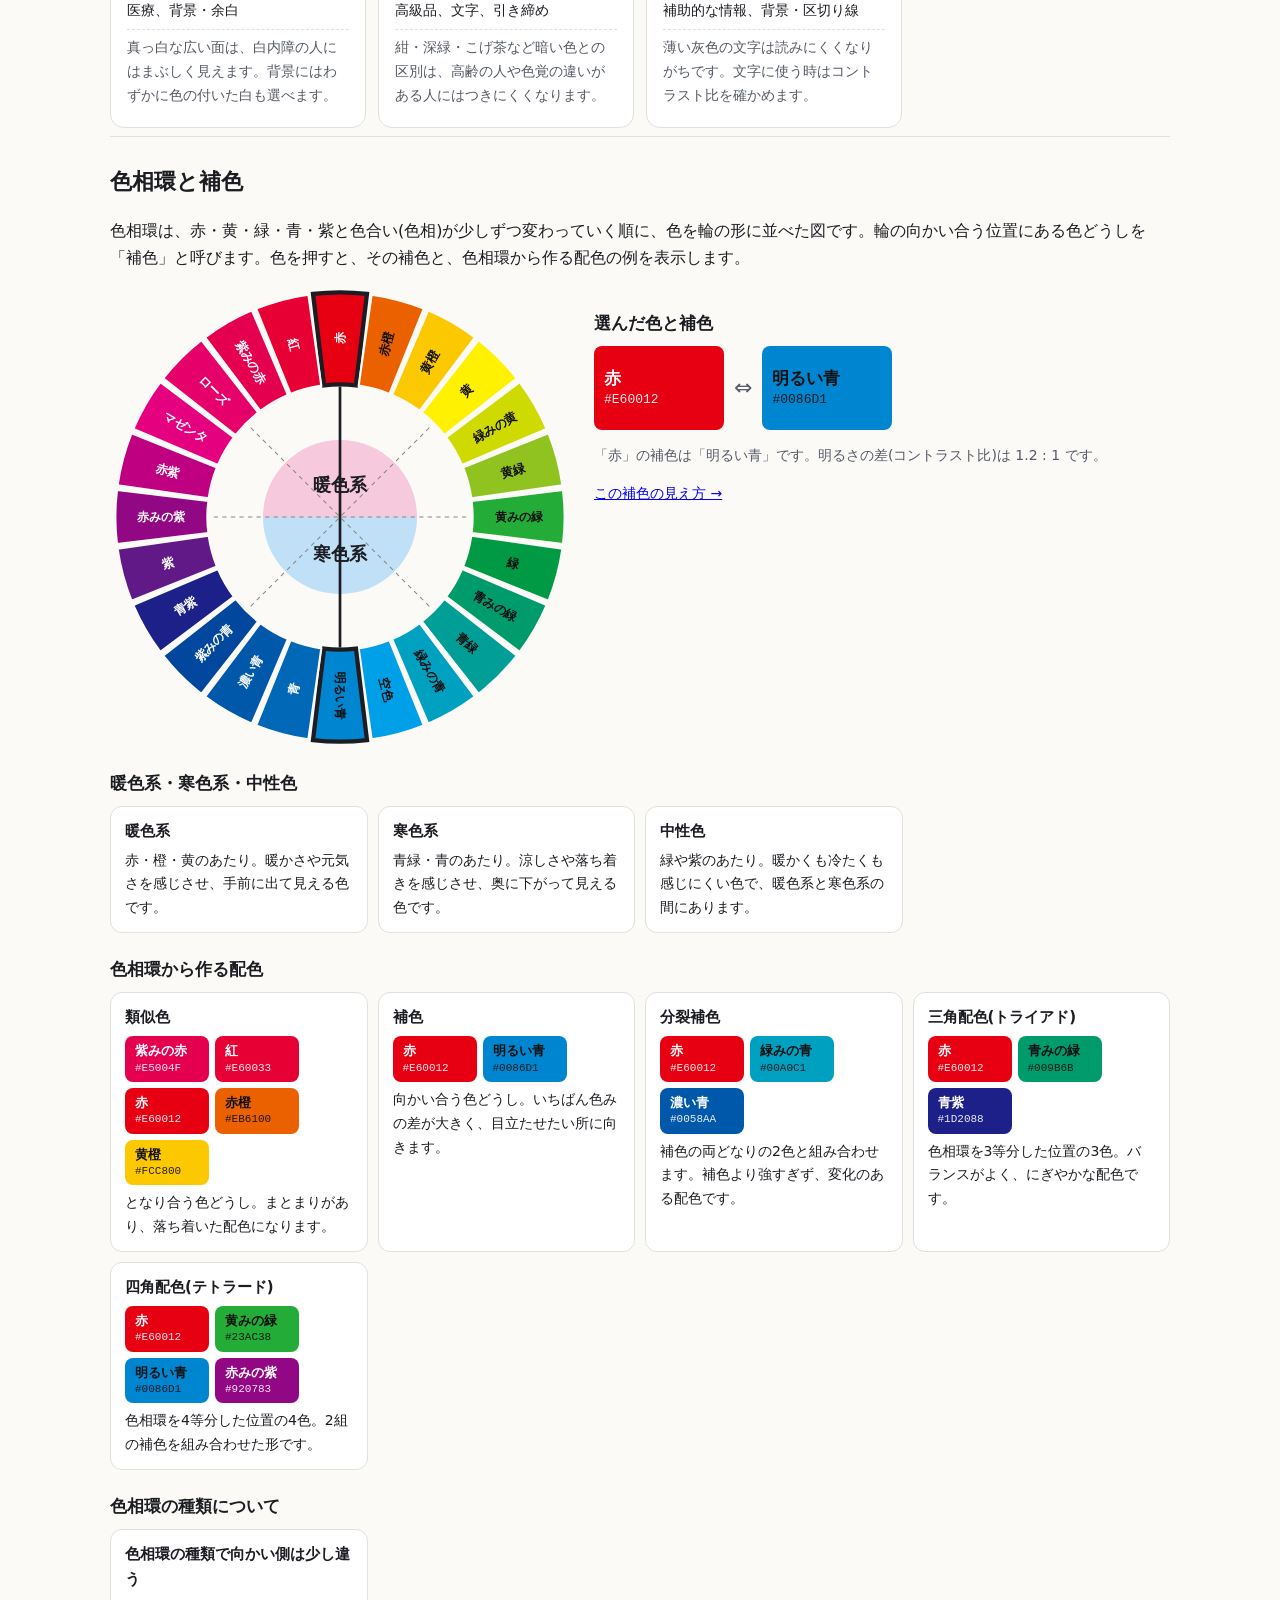
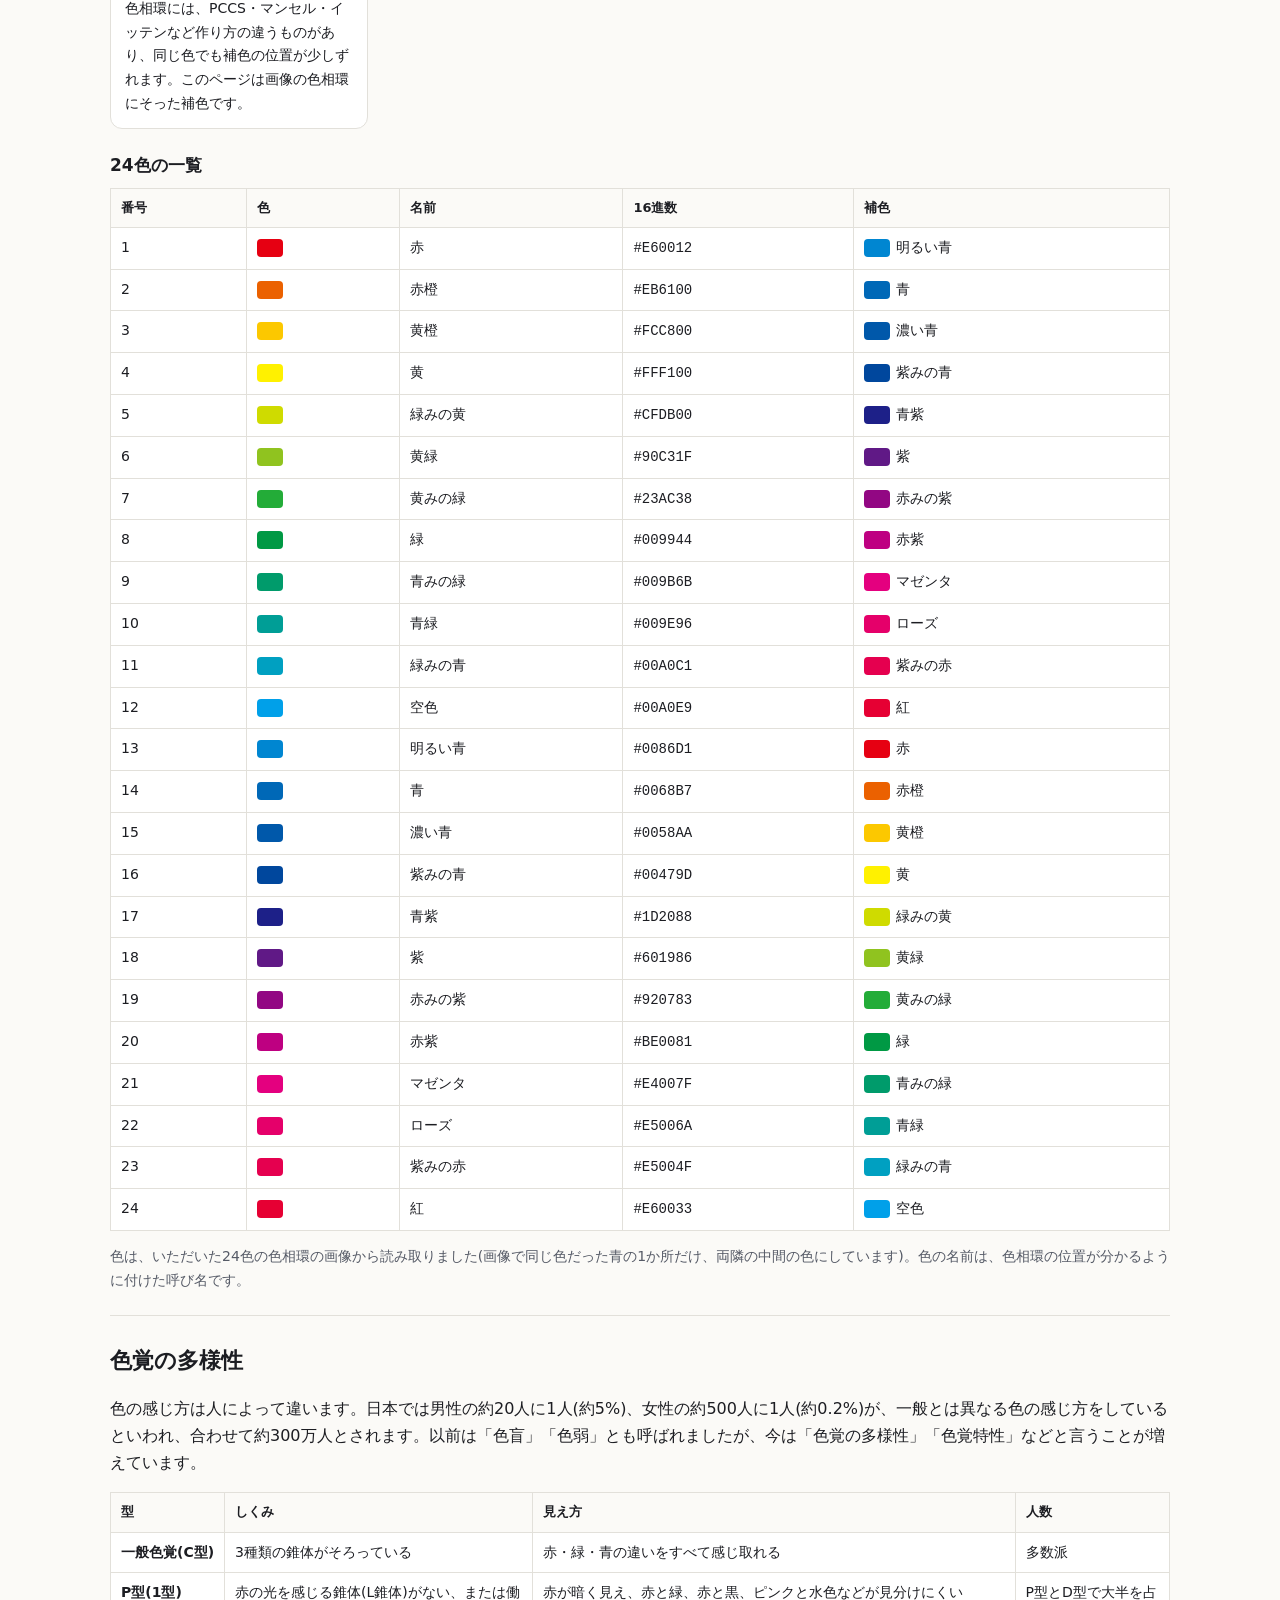
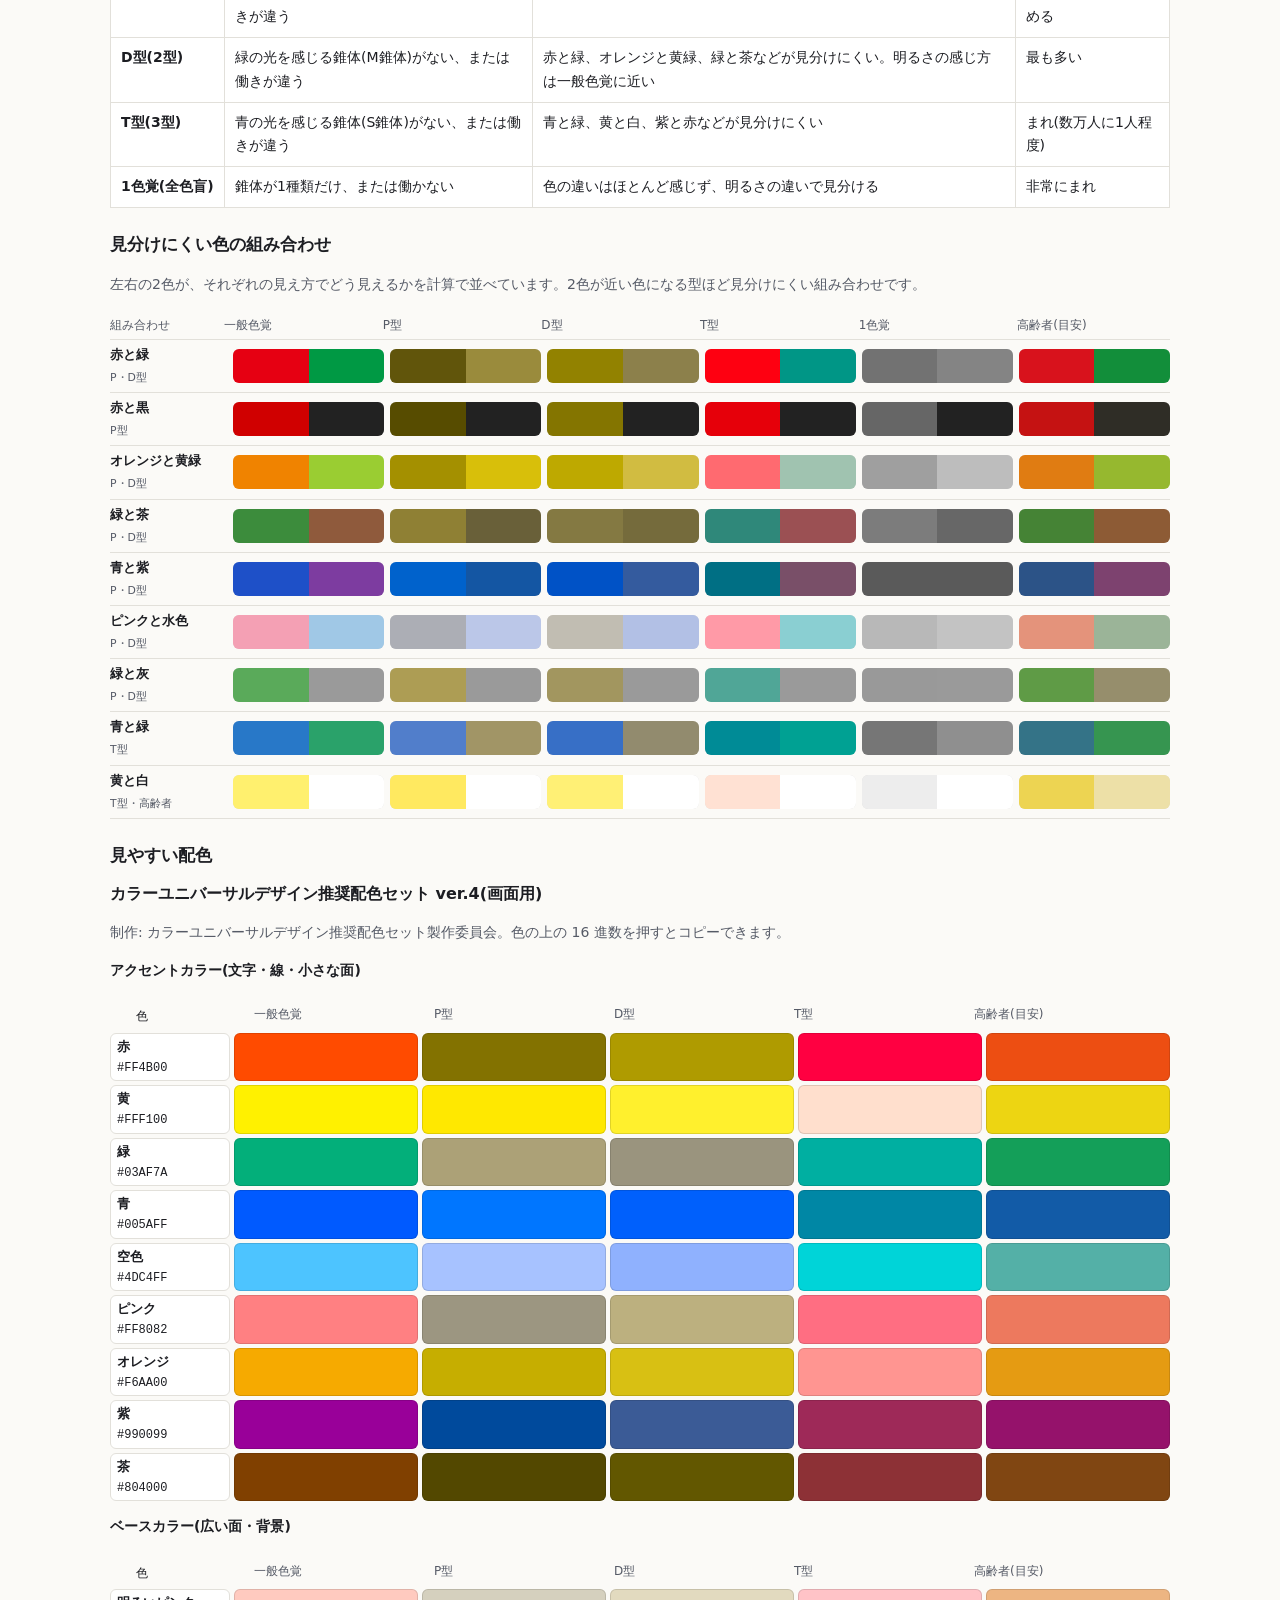
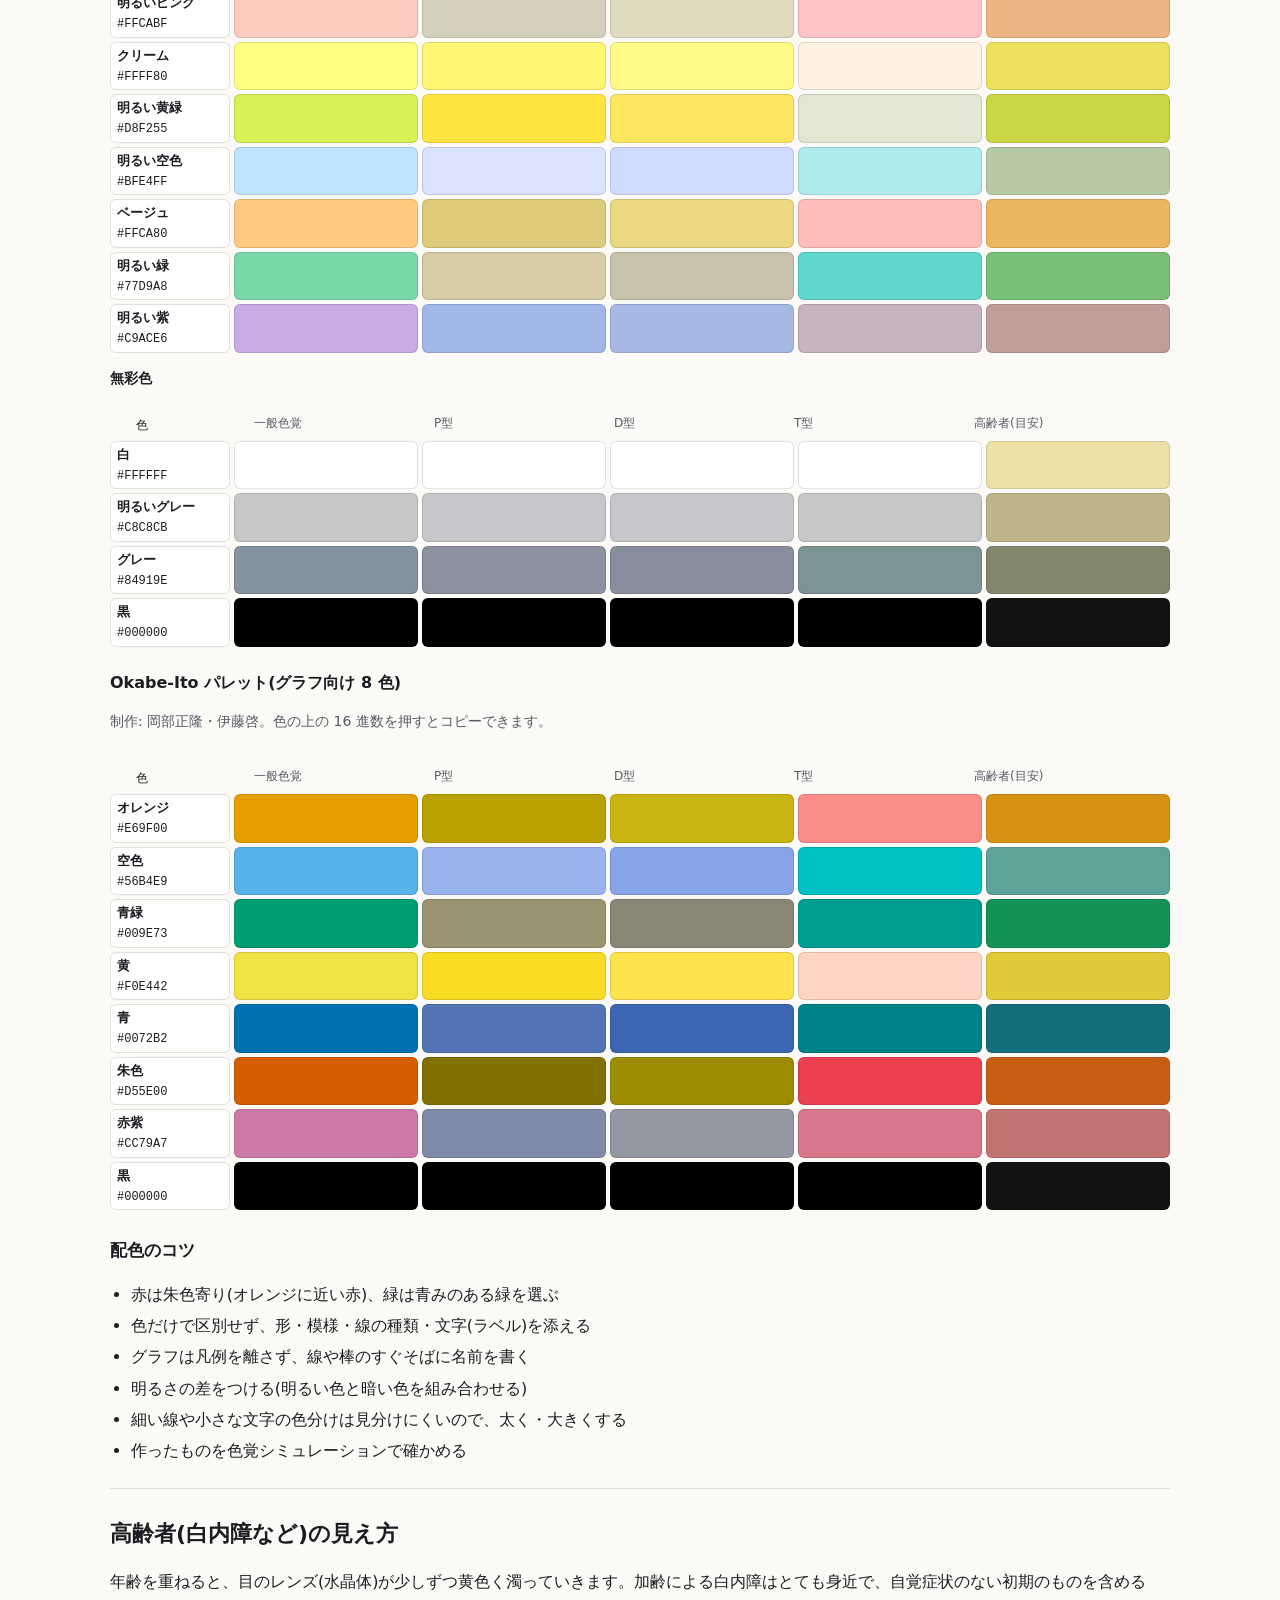
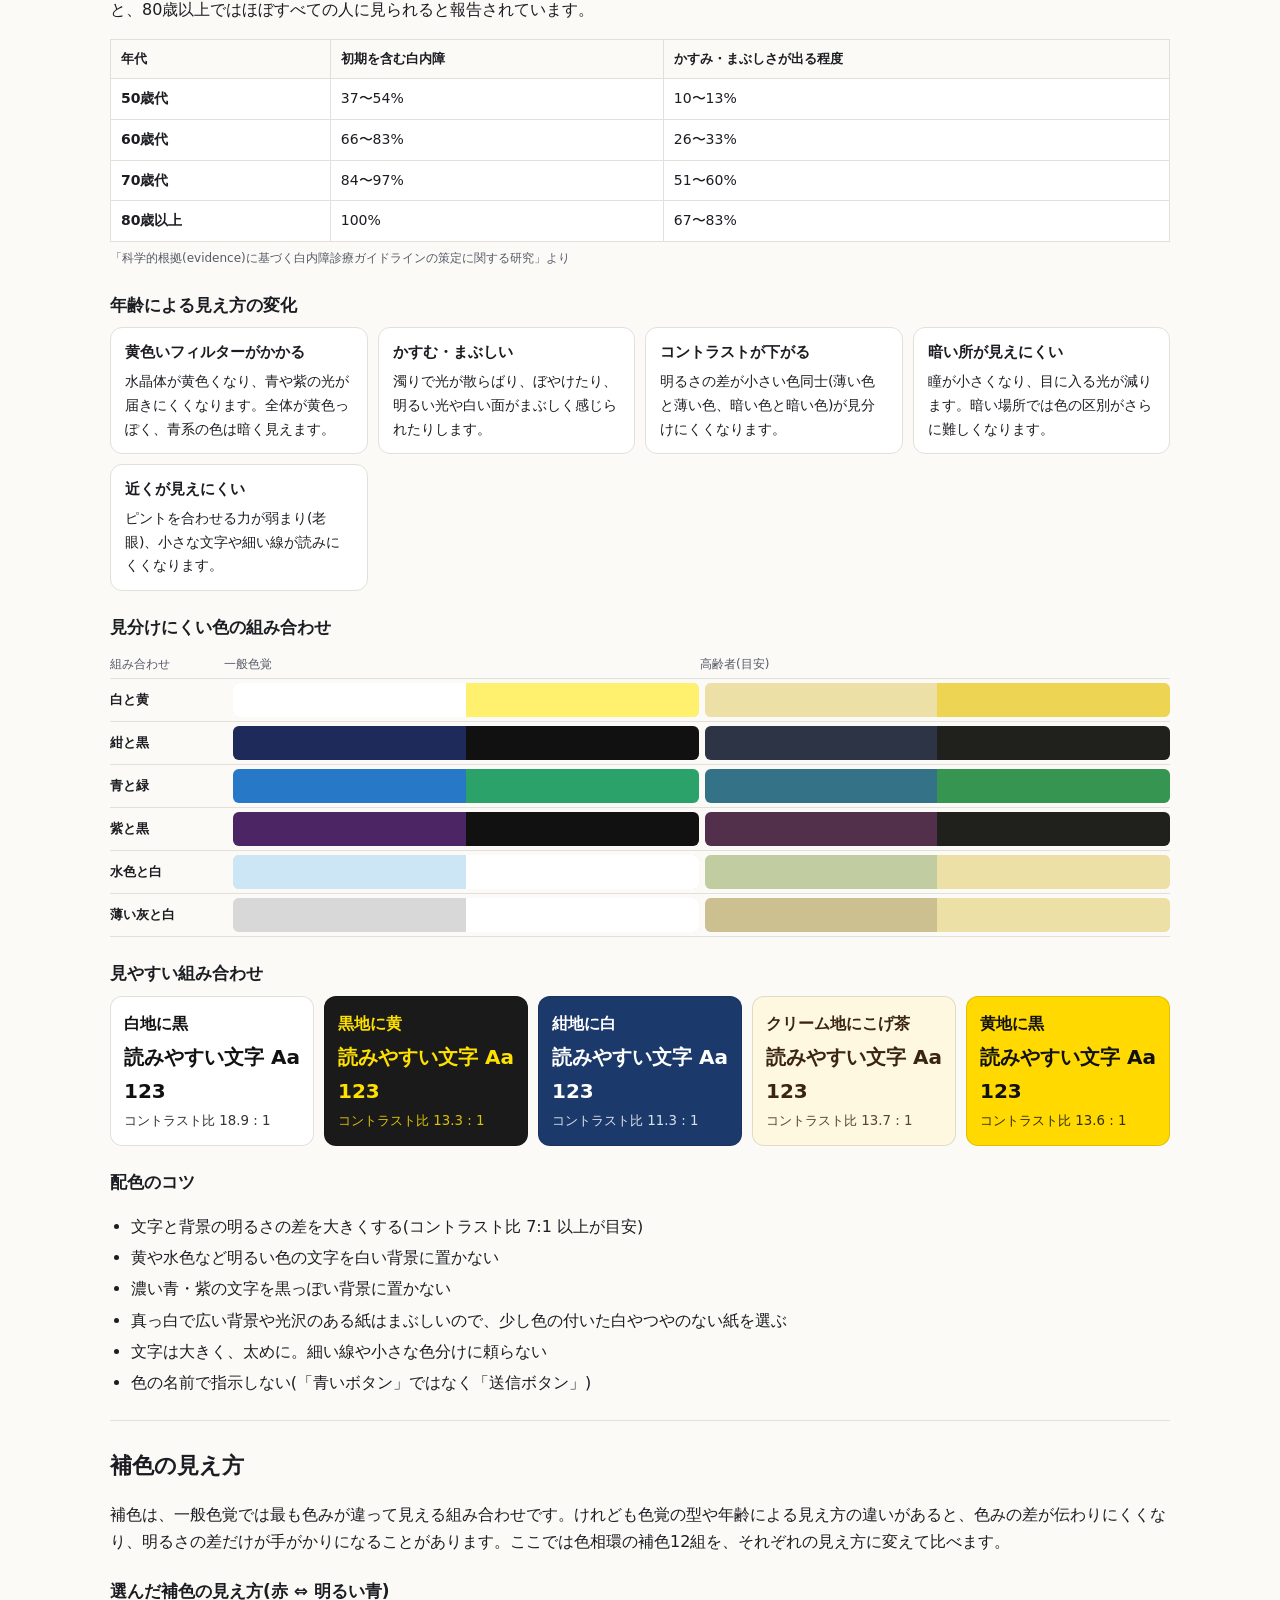
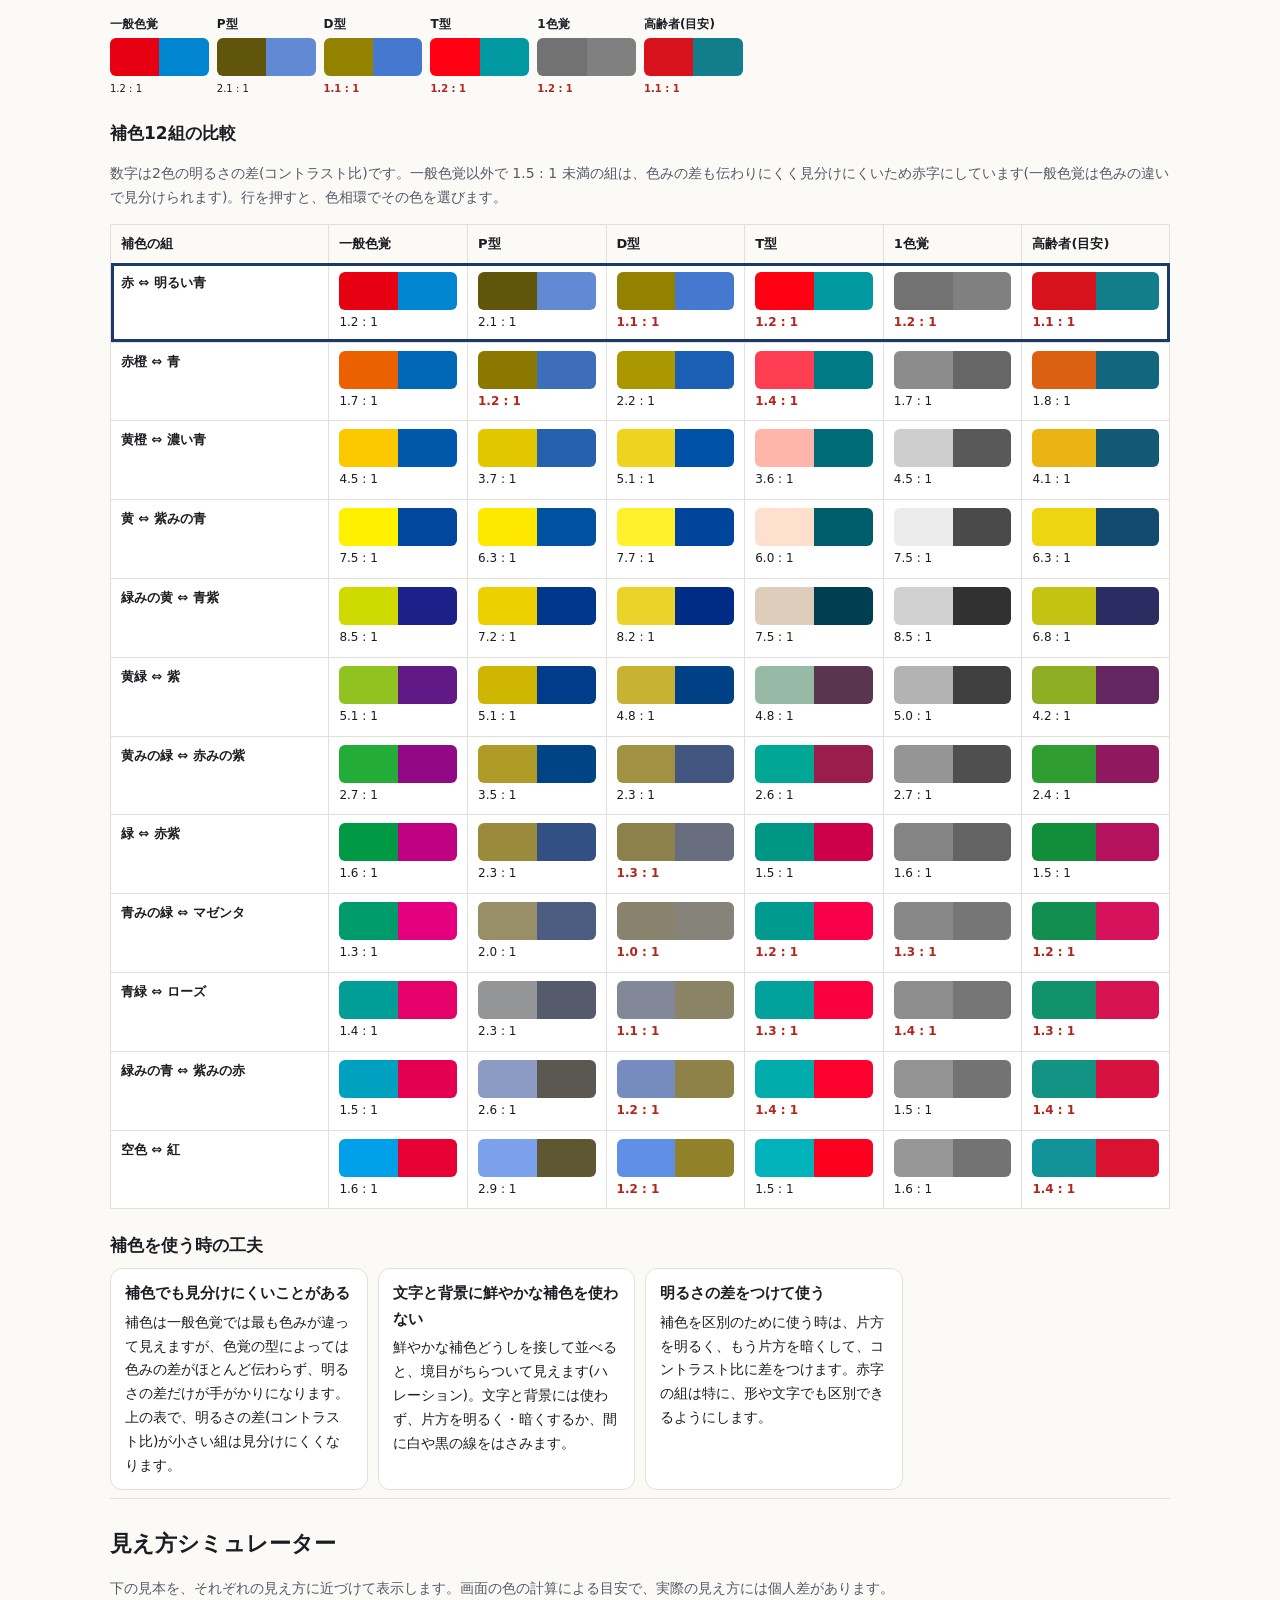
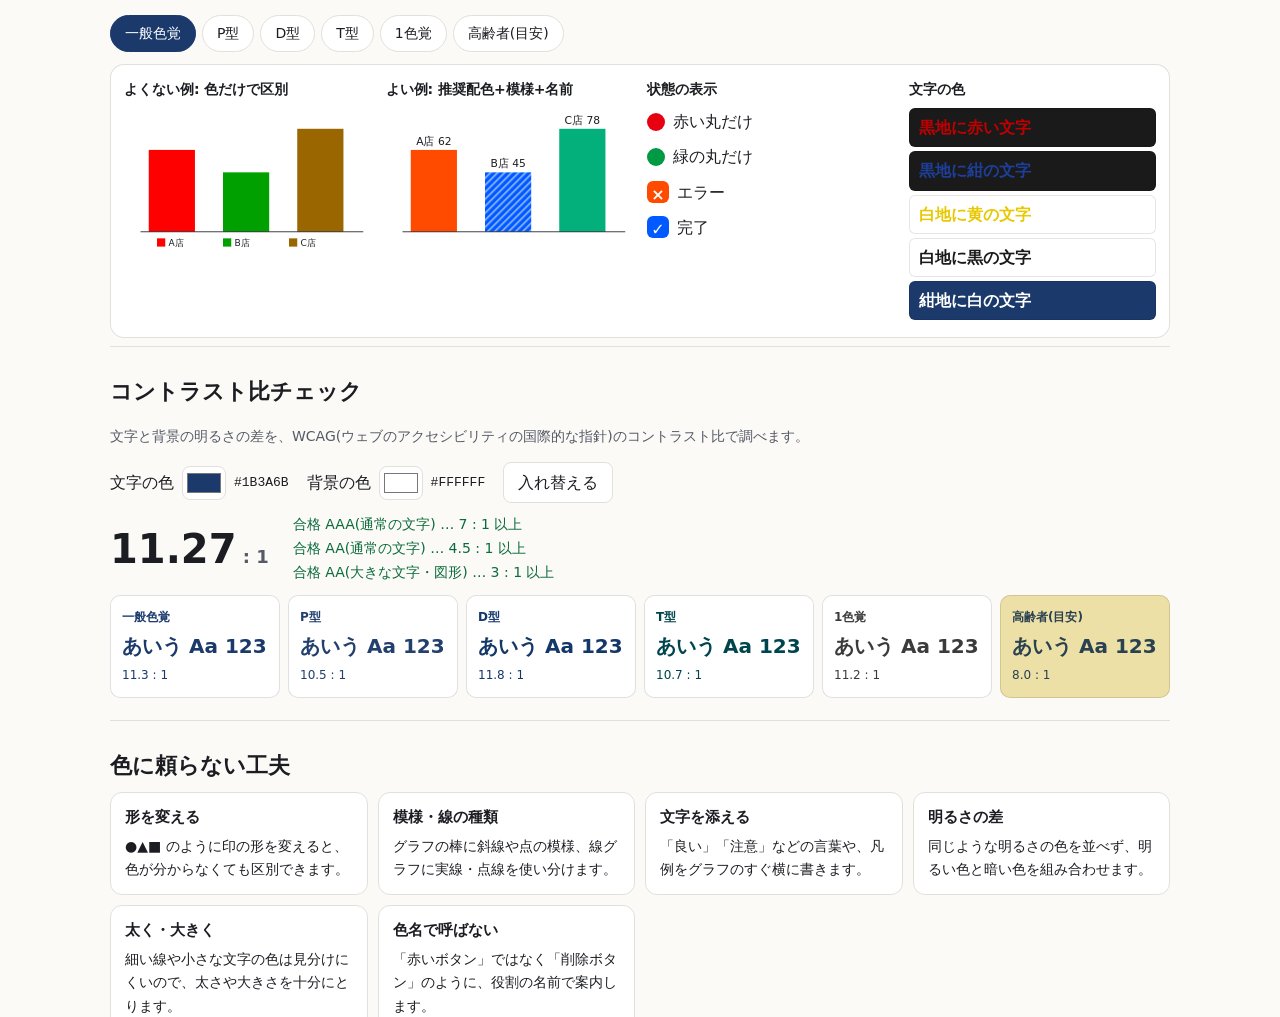
==== commit fd87a124: "補色の見え方を別章に分け、補色12組の比較表を追加 Co-Authored-By: Claude Opus 5.5 <noreply@anthropic.com> Claude-Session: ht" ====
--- a/public/color-guide/index.html
+++ b/public/color-guide/index.html
@@ -20,6 +20,7 @@
       <a href="#wheel">色相環と補色</a>
       <a href="#vision">色覚の多様性</a>
       <a href="#aging">高齢者の見え方</a>
+      <a href="#comp">補色の見え方</a>
       <a href="#sim">見え方シミュレーター</a>
       <a href="#contrast">コントラスト比</a>
       <a href="#tips">色に頼らない工夫</a>
@@ -44,16 +45,15 @@
             <h3>選んだ色と補色</h3>
             <div id="wPair" class="w-pair"></div>
             <p id="wPairNote" class="note"></p>
-            <h3>補色の見え方</h3>
-            <div id="wSims" class="w-sims"></div>
+            <p class="note"><a href="#comp">この補色の見え方 →</a></p>
           </div>
         </div>
         <h3>暖色系・寒色系・中性色</h3>
         <div id="wheelGroups" class="cards"></div>
         <h3>色相環から作る配色</h3>
         <div id="wSchemes" class="cards"></div>
-        <h3>補色とユニバーサルデザイン</h3>
-        <div id="wheelUd" class="cards"></div>
+        <h3>色相環の種類について</h3>
+        <div id="wheelKinds" class="cards"></div>
         <h3>24色の一覧</h3>
         <div class="table-wrap">
           <table class="w-table">
@@ -125,6 +125,26 @@
         <ul id="agingTips" class="tips"></ul>
       </section>
 
+      <section id="comp" class="sec" hidden>
+        <h2>補色の見え方</h2>
+        <p id="compIntro"></p>
+        <h3 id="compSelTitle">選んだ補色の見え方</h3>
+        <div id="wSims" class="w-sims"></div>
+        <h3>補色12組の比較</h3>
+        <p class="note">
+          数字は2色の明るさの差(コントラスト比)です。一般色覚以外で 1.5 : 1
+          未満の組は、色みの差も伝わりにくく見分けにくいため赤字にしています(一般色覚は色みの違いで見分けられます)。行を押すと、色相環でその色を選びます。
+        </p>
+        <div class="table-wrap">
+          <table class="comp-table">
+            <thead id="compHead"></thead>
+            <tbody id="compBody"></tbody>
+          </table>
+        </div>
+        <h3>補色を使う時の工夫</h3>
+        <div id="compTips" class="cards"></div>
+      </section>
+
       <section id="sim" class="sec" hidden>
         <h2>見え方シミュレーター</h2>
         <p class="note">
--- a/public/color-guide/css/style.css
+++ b/public/color-guide/css/style.css
@@ -657,3 +657,26 @@
     grid-template-columns: minmax(0, 1fr);
   }
 }
+
+/* 補色の見え方 */
+.comp-table th {
+  white-space: nowrap;
+  font-size: 13px;
+}
+.comp-table td {
+  min-width: 92px;
+}
+.comp-table small {
+  font-size: 12px;
+}
+.comp-table small.warn {
+  color: var(--ng);
+  font-weight: 700;
+}
+.comp-table tbody tr {
+  cursor: pointer;
+}
+.comp-table tbody tr.on {
+  outline: 3px solid var(--accent);
+  outline-offset: -3px;
+}
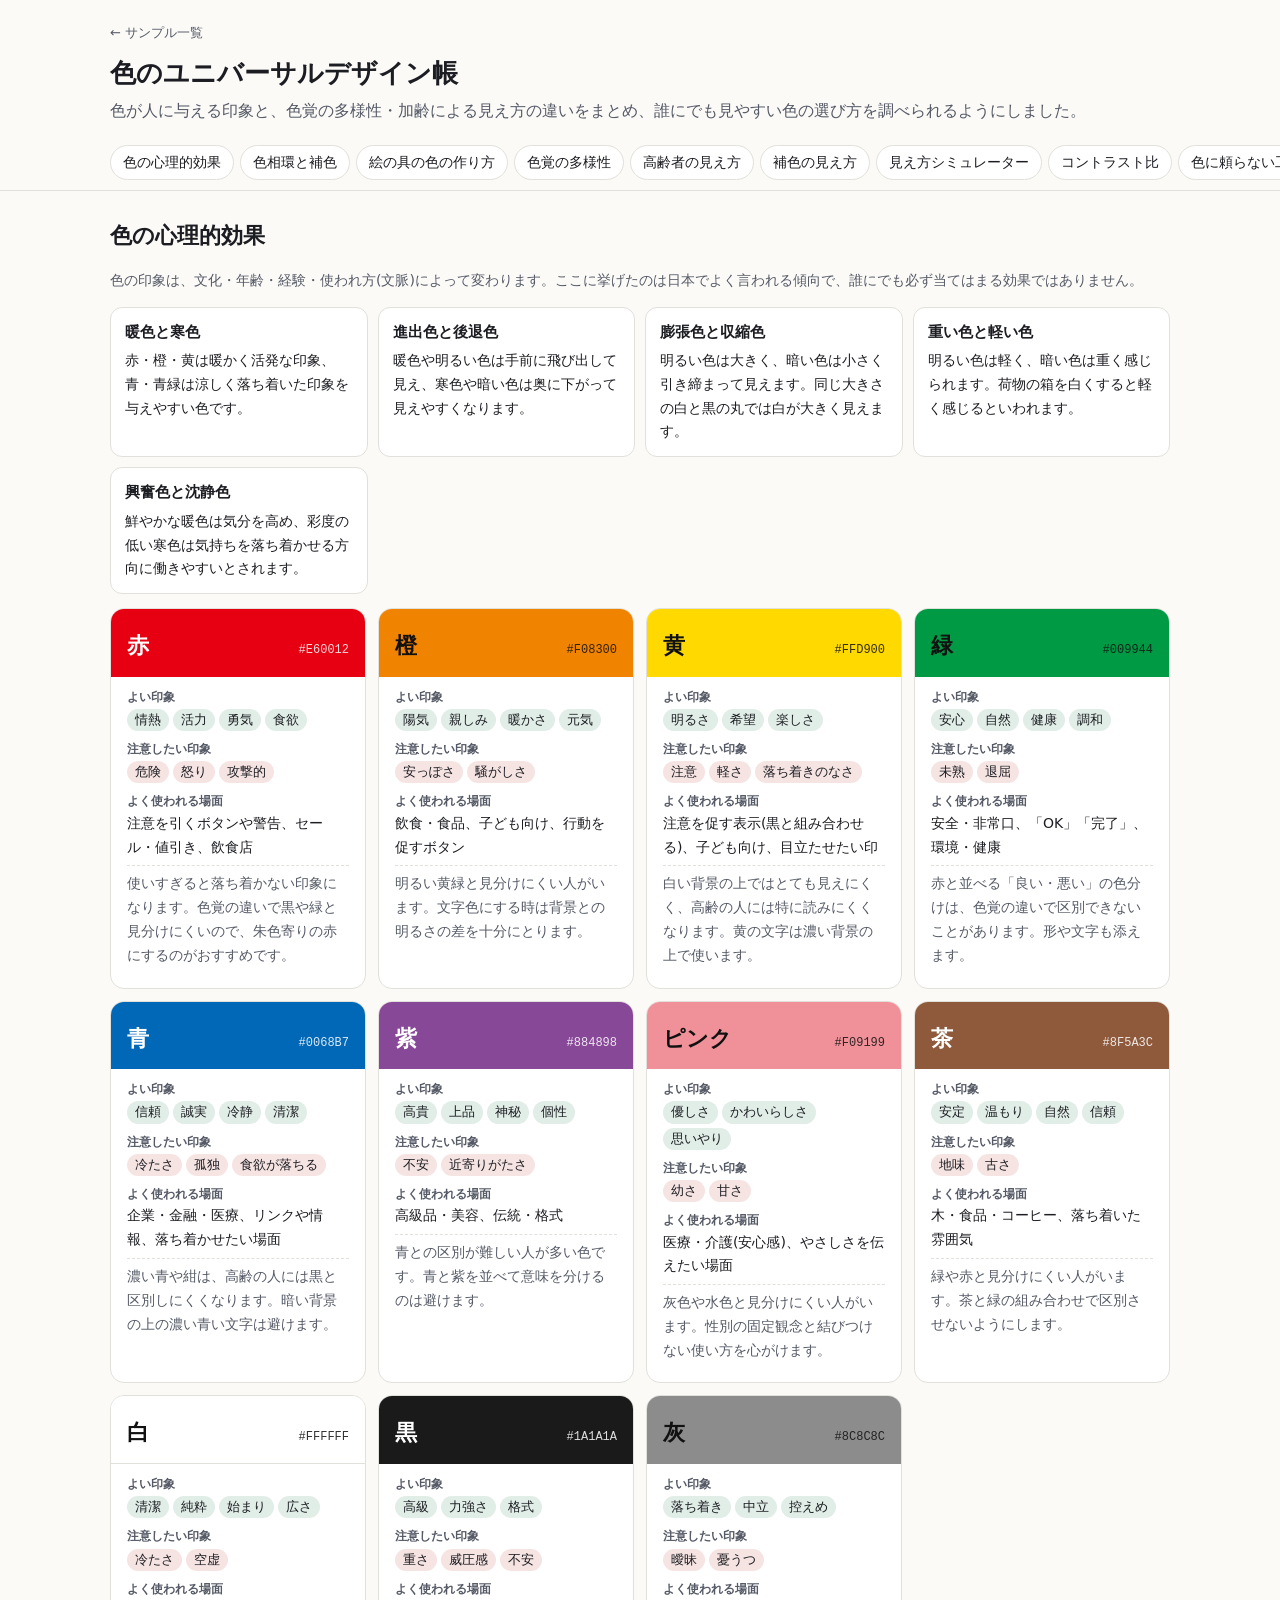
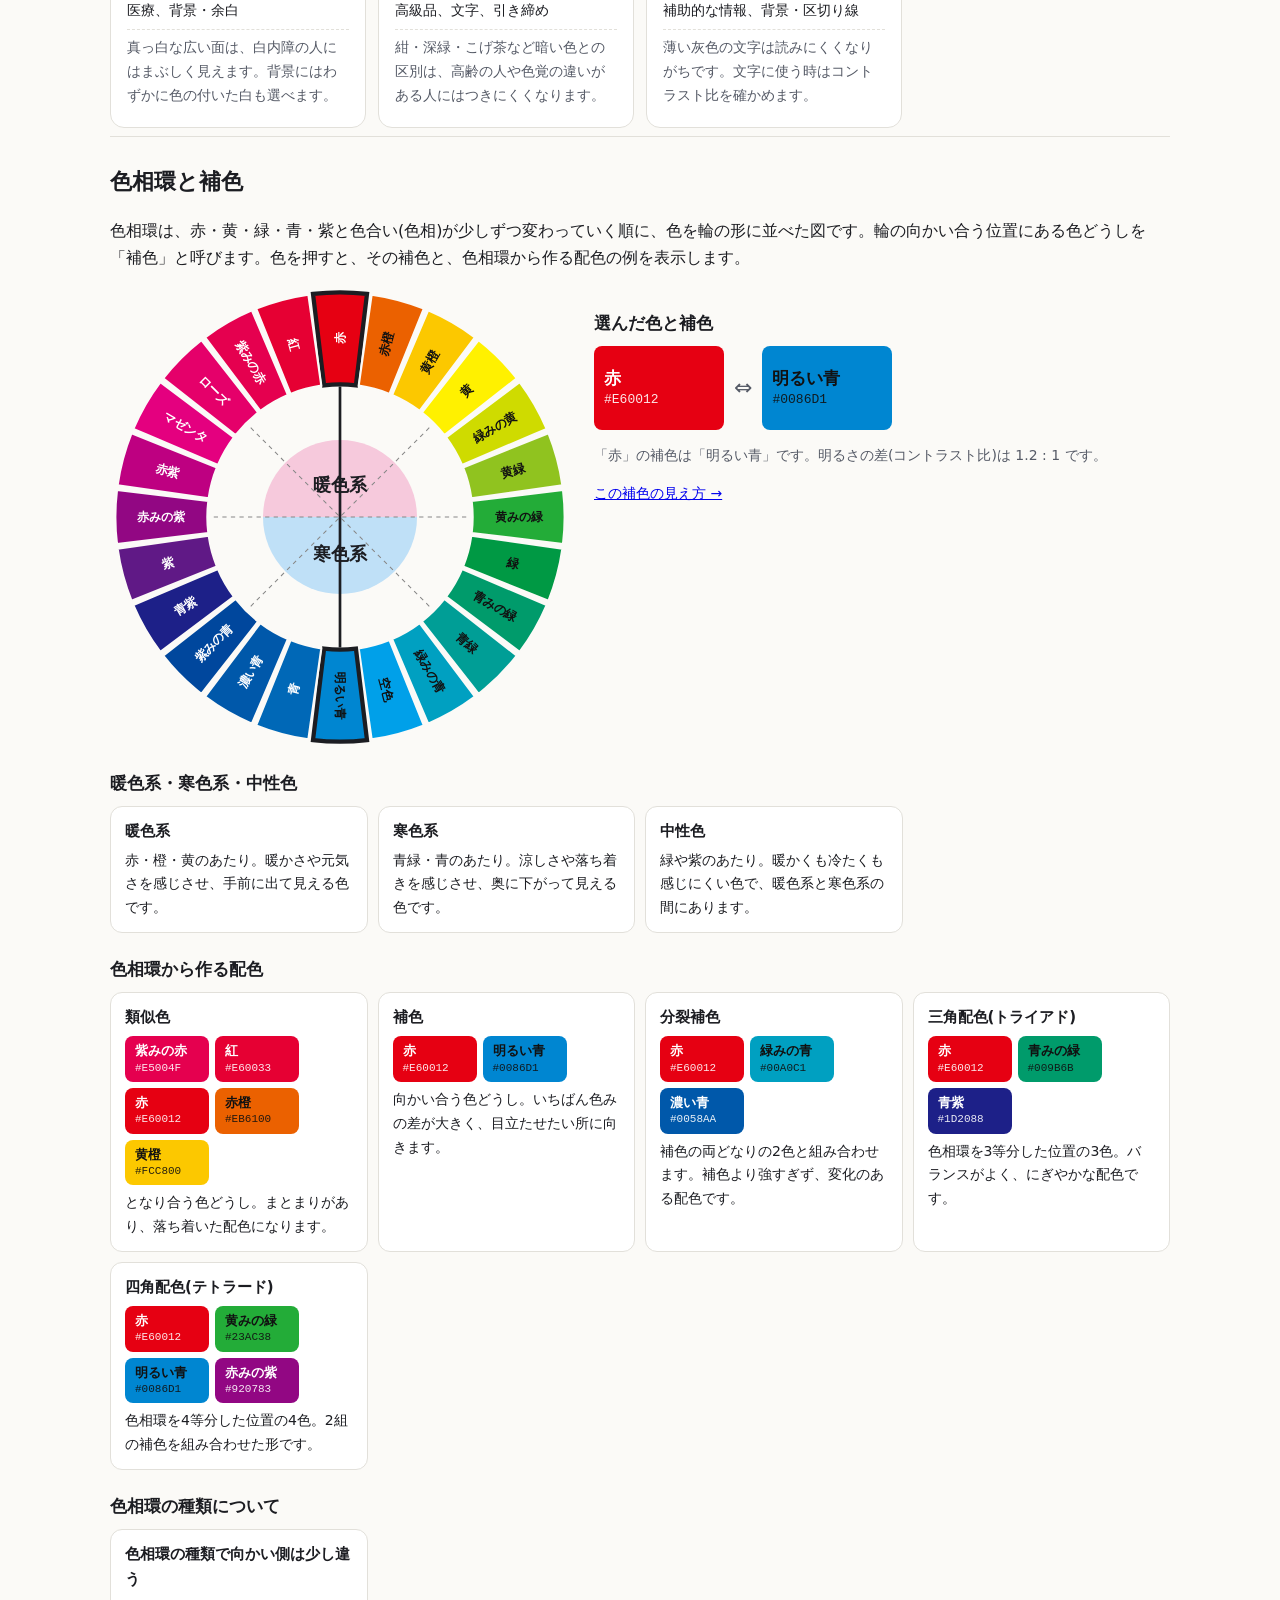
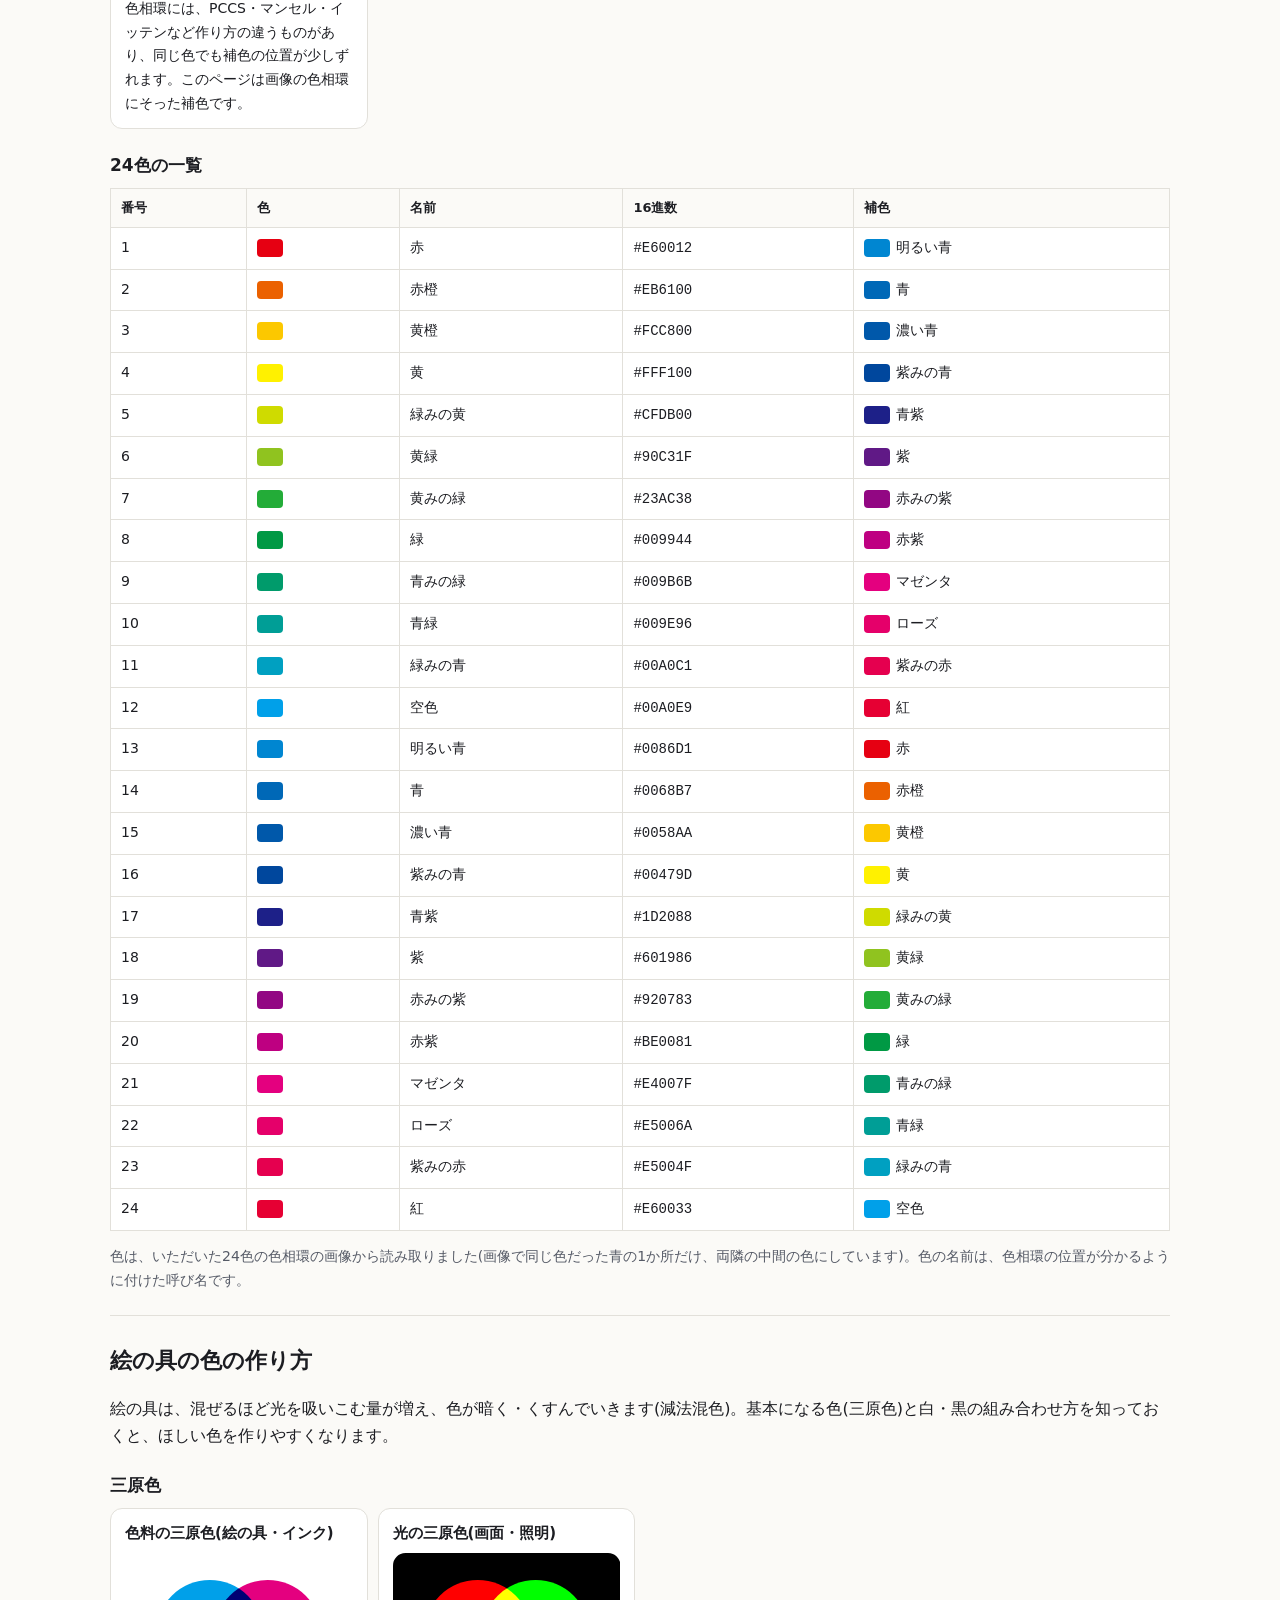
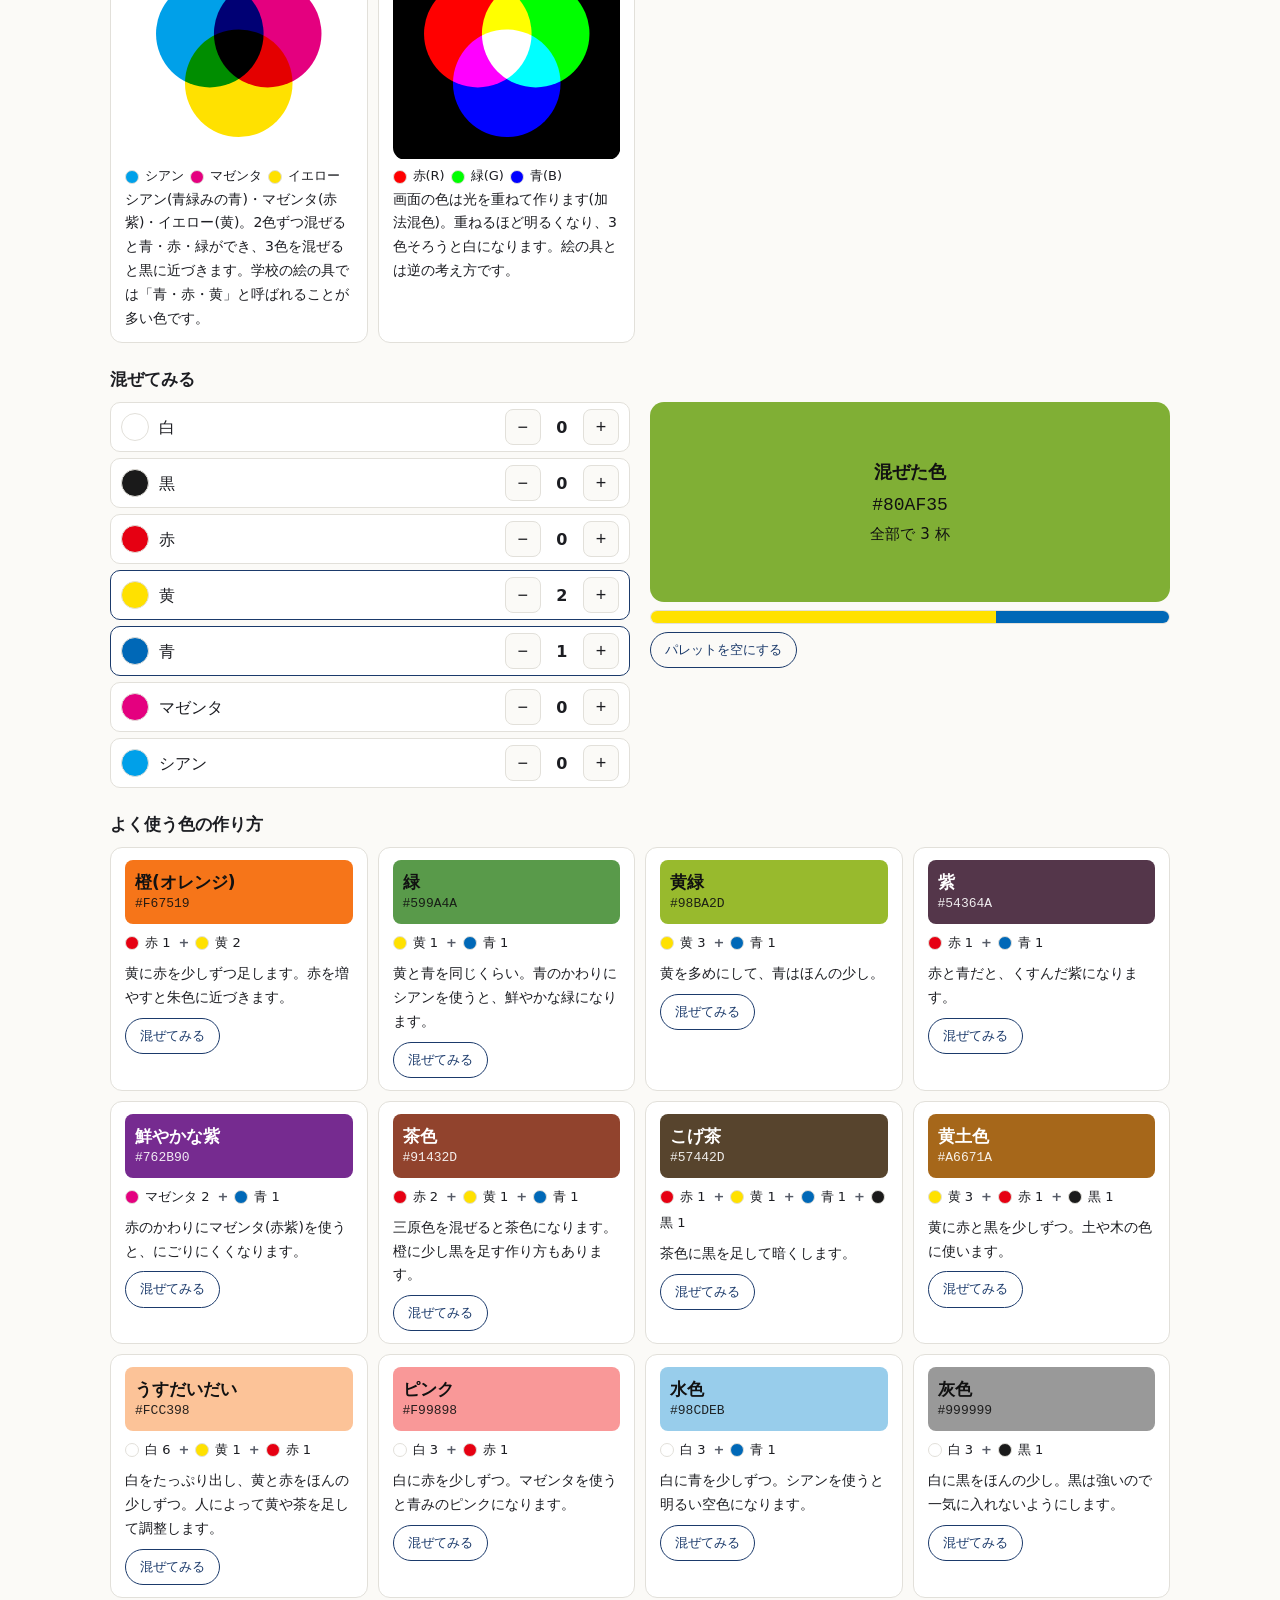
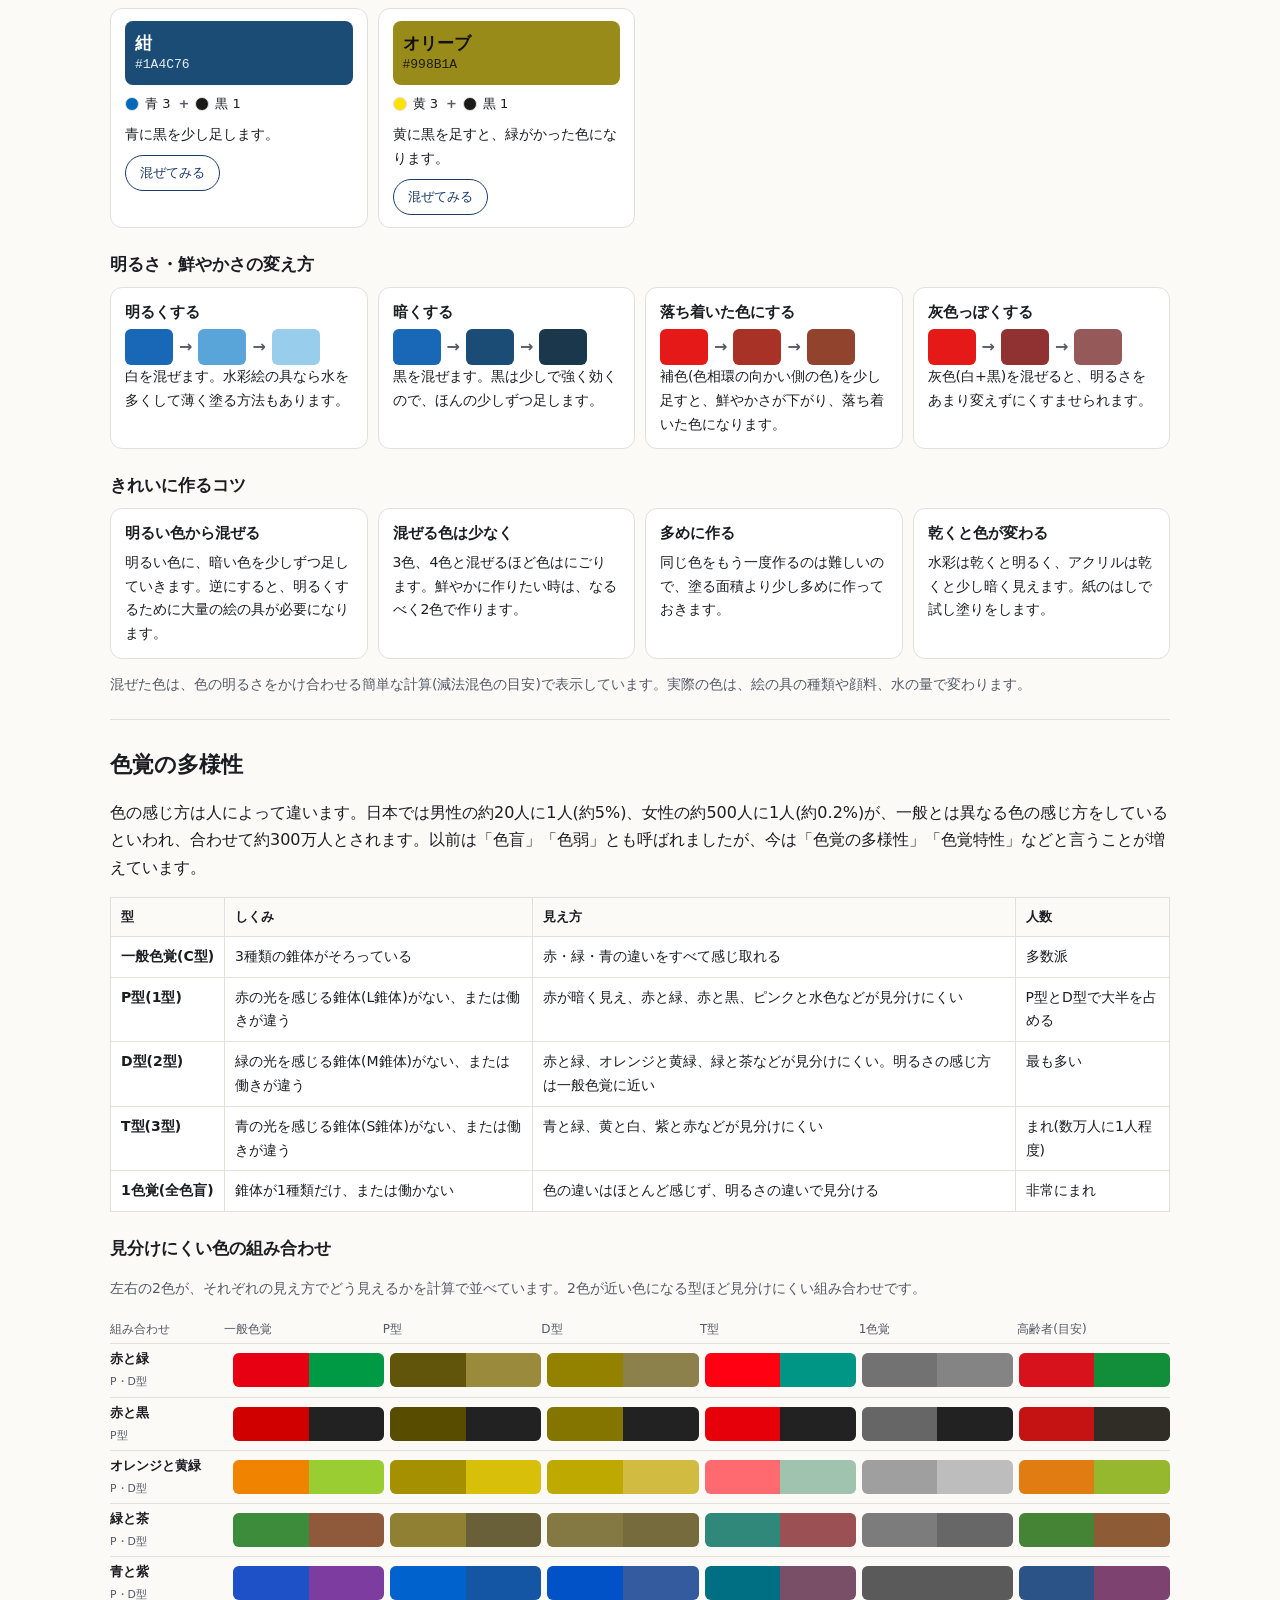
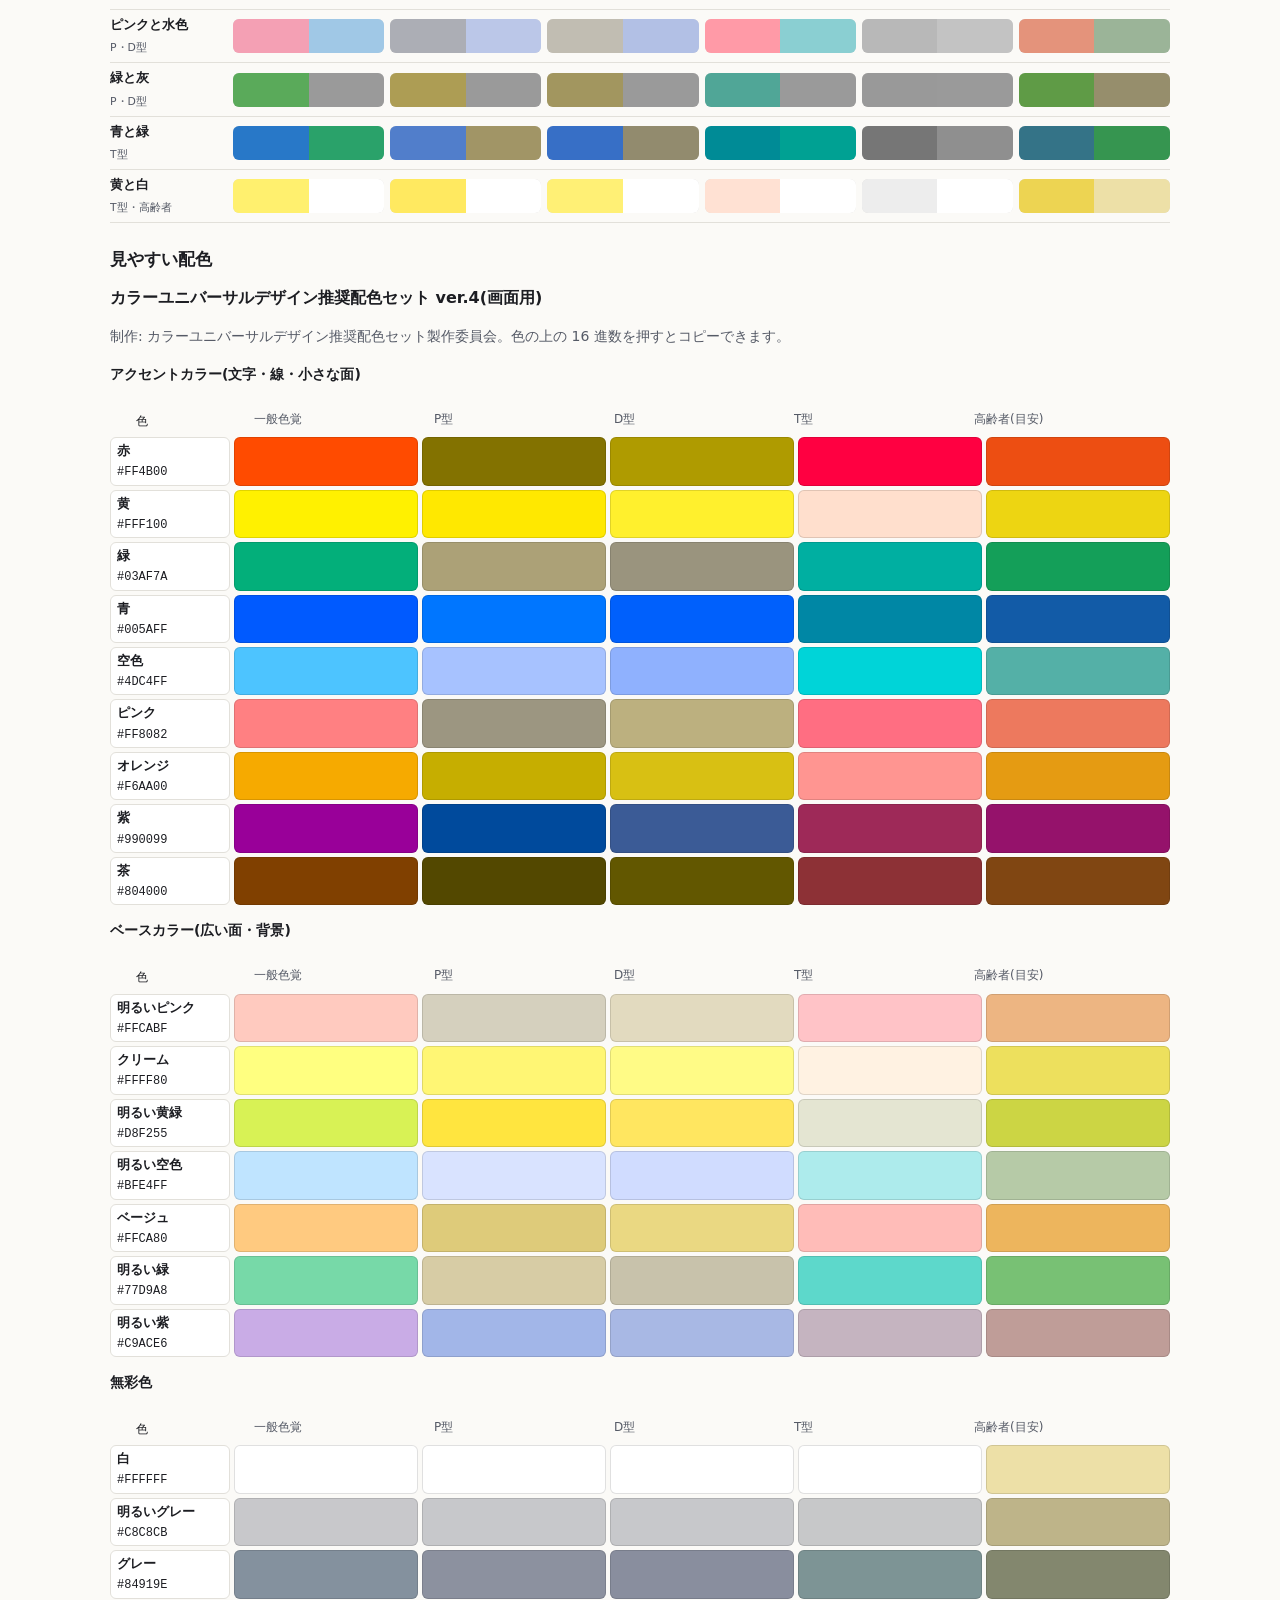
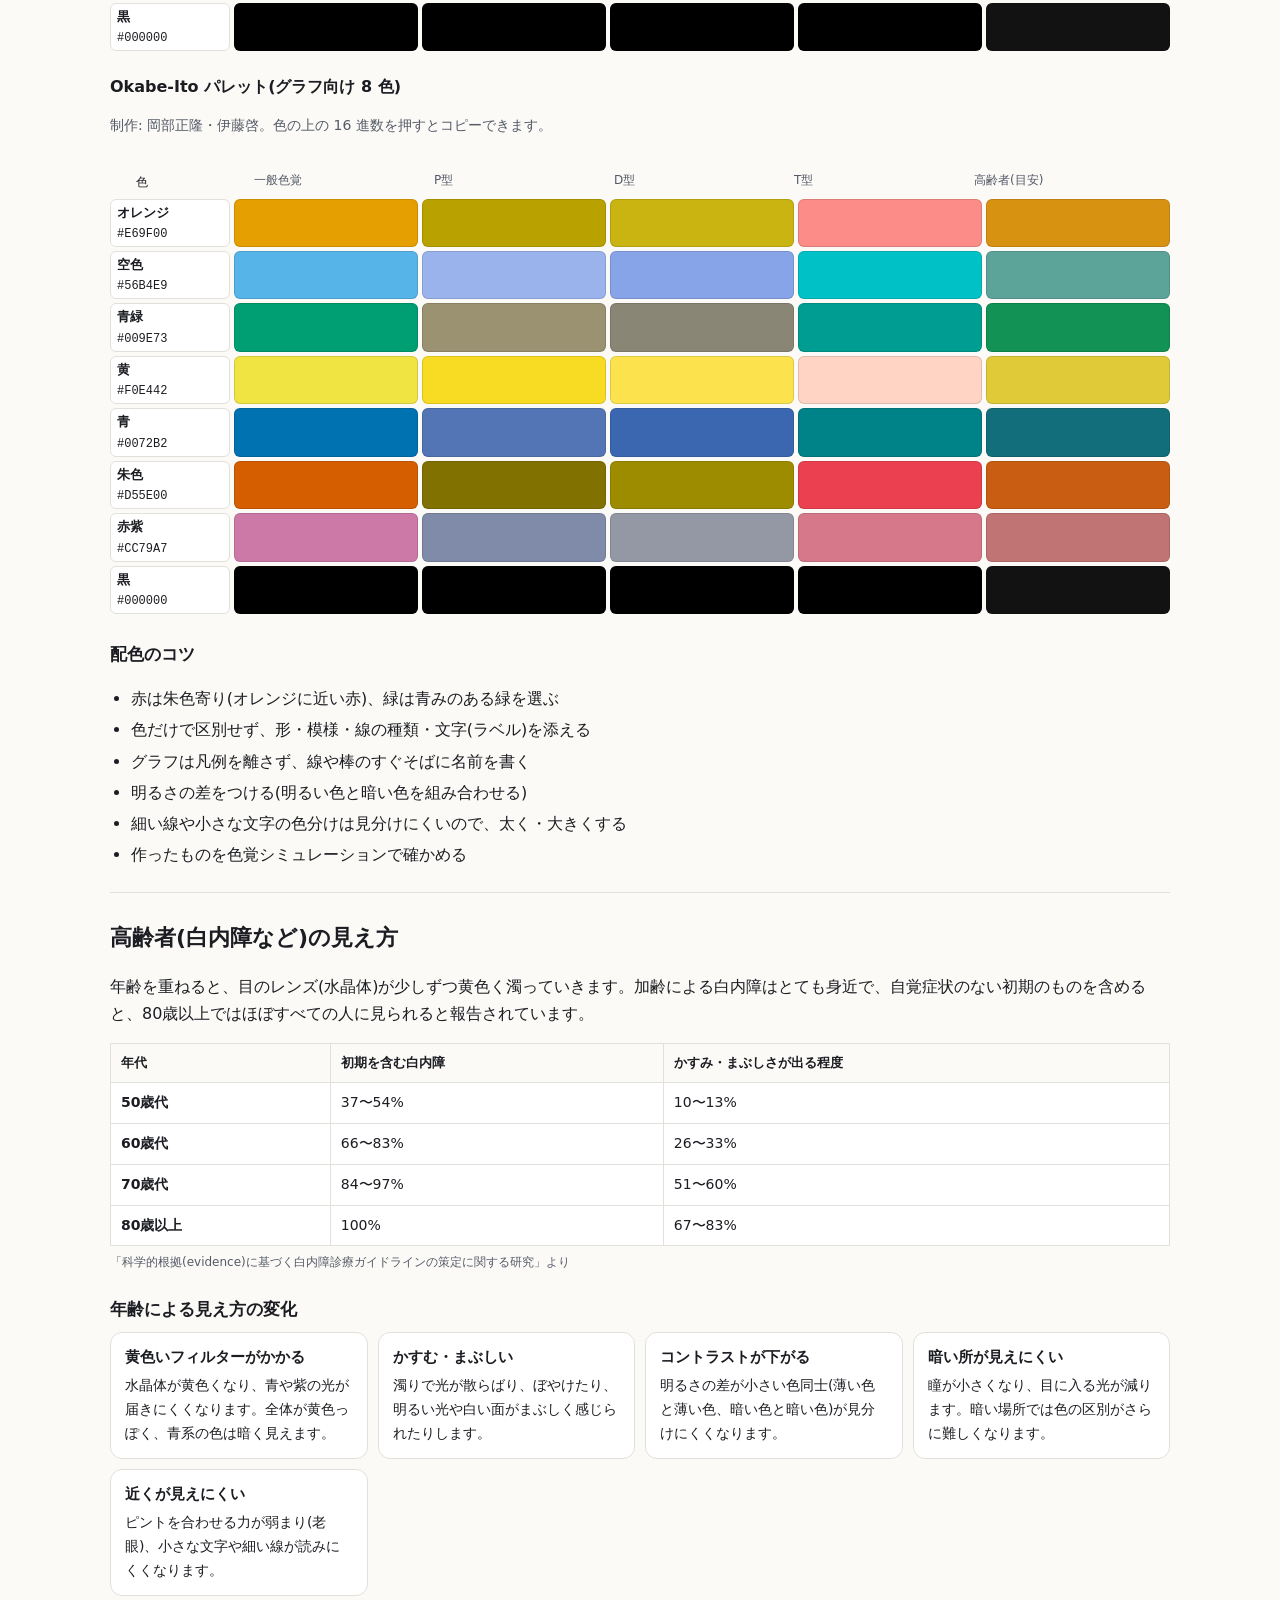
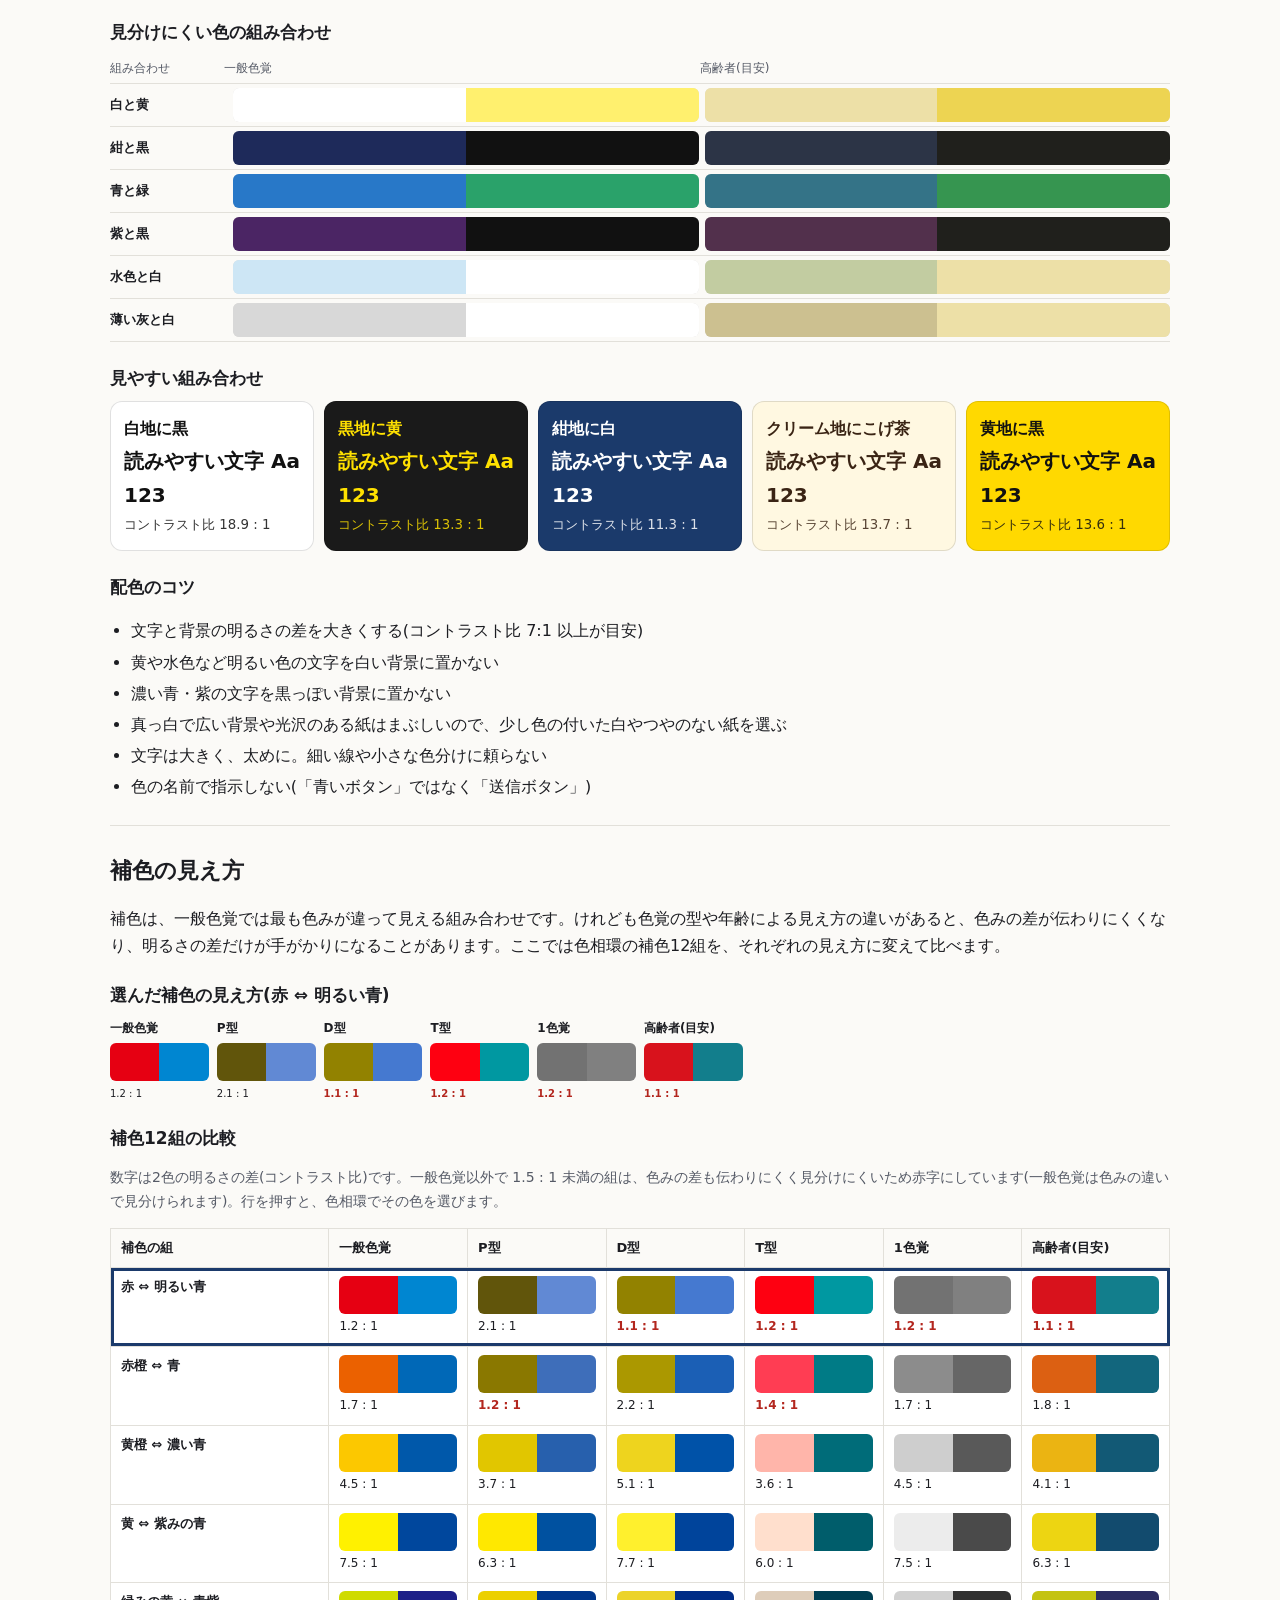
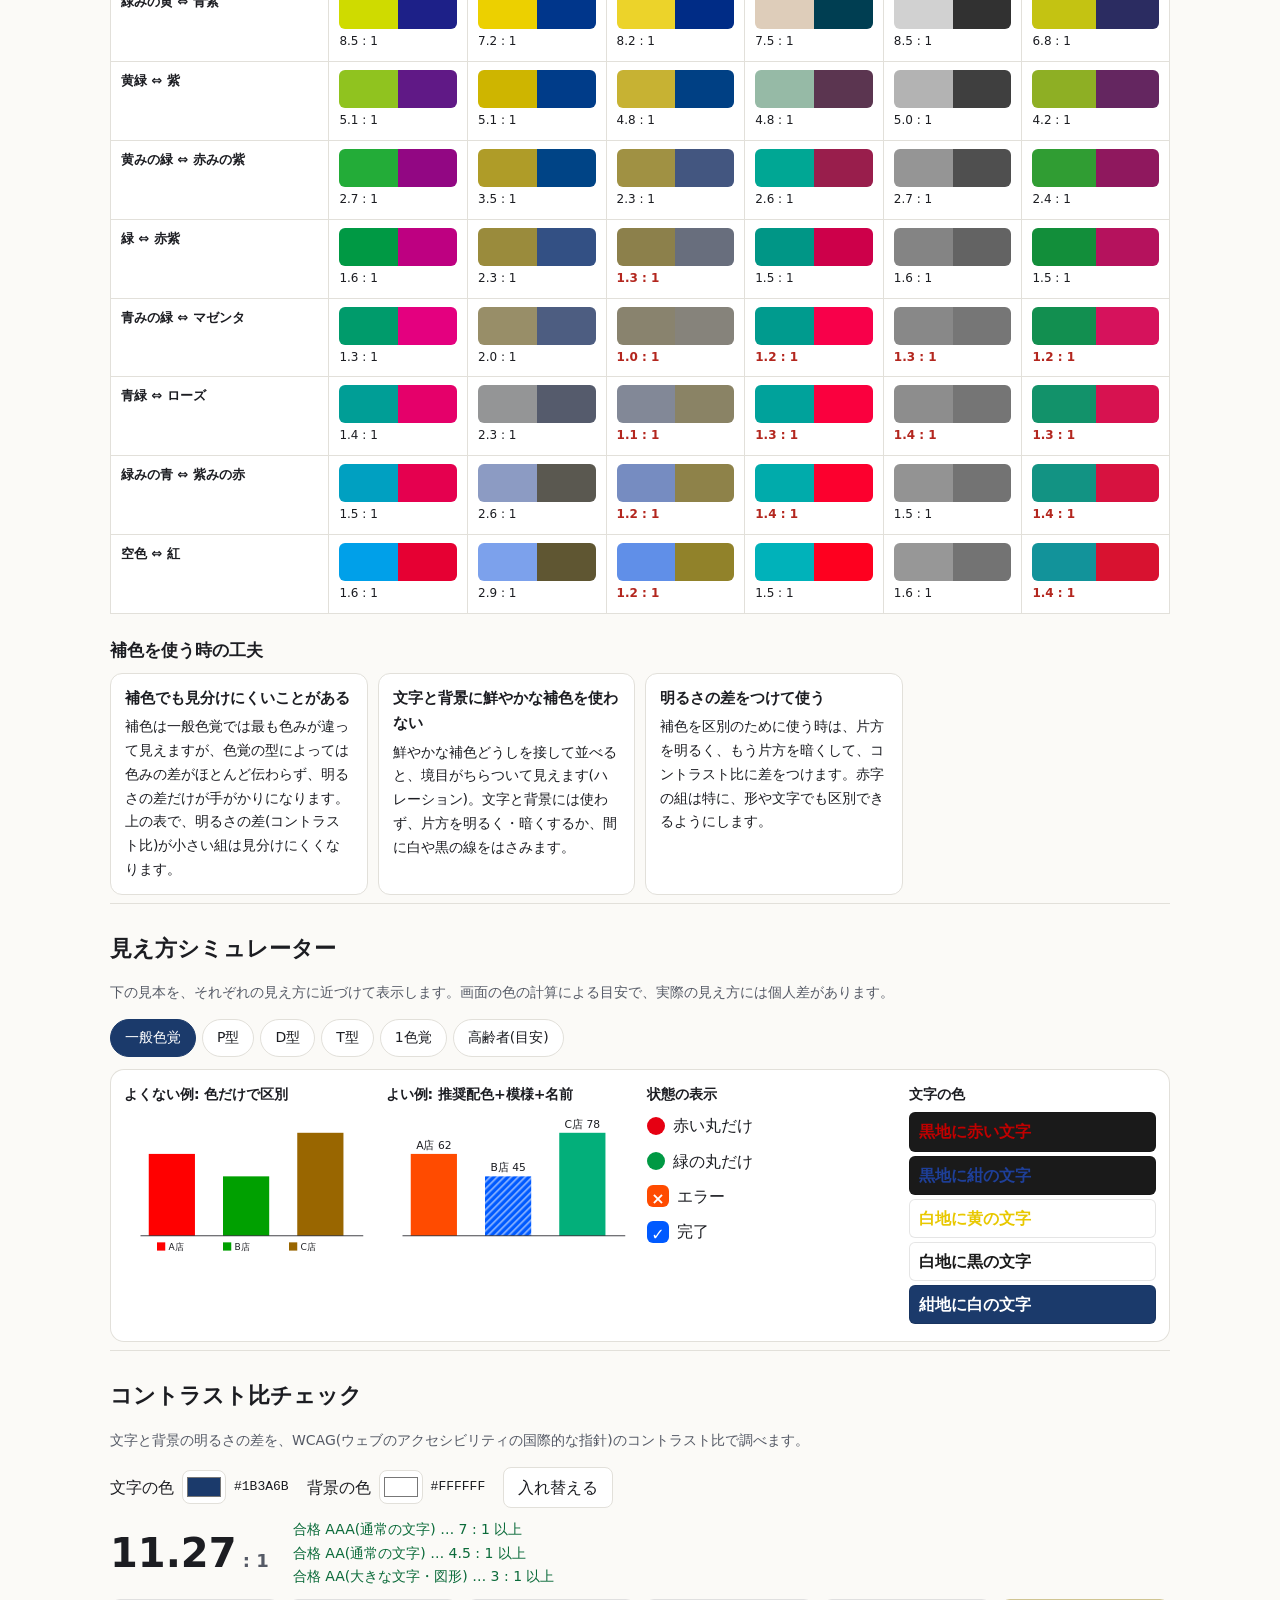
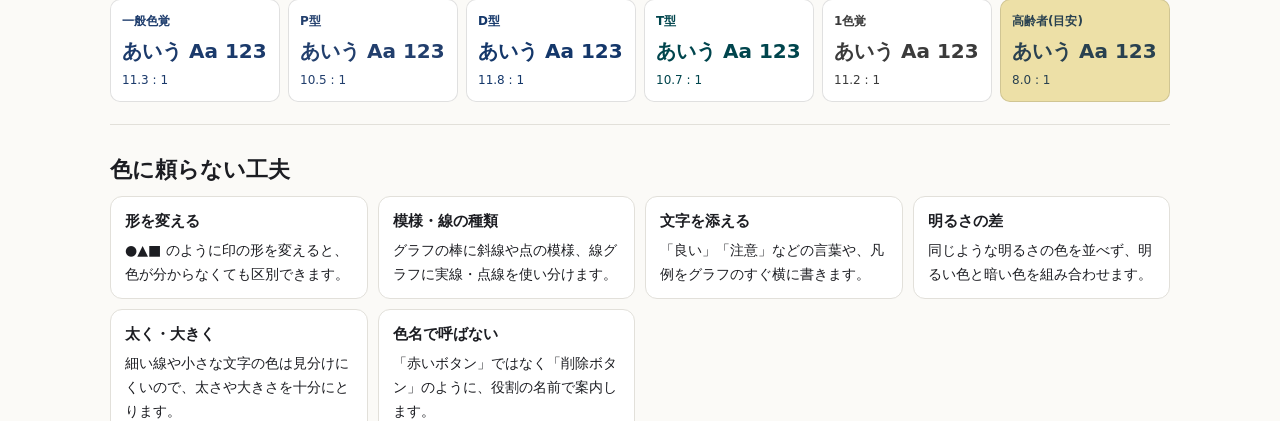
==== commit 47afa6c1: "色のユニバーサルデザイン帳に「絵の具の色の作り方」の章を追加 Co-Authored-By: Claude Opus 5.5 <noreply@anthropic.com> Claude-Sessio" ====
--- a/public/color-guide/index.html
+++ b/public/color-guide/index.html
@@ -18,6 +18,7 @@
     <nav class="toc" aria-label="目次">
       <a href="#psy">色の心理的効果</a>
       <a href="#wheel">色相環と補色</a>
+      <a href="#paint">絵の具の色の作り方</a>
       <a href="#vision">色覚の多様性</a>
       <a href="#aging">高齢者の見え方</a>
       <a href="#comp">補色の見え方</a>
@@ -72,6 +73,29 @@
         <p id="wheelSource" class="note"></p>
       </section>
 
+      <section id="paint" class="sec" hidden>
+        <h2>絵の具の色の作り方</h2>
+        <p id="paintIntro"></p>
+        <h3>三原色</h3>
+        <div id="paintPrimaries" class="cards p-prims"></div>
+        <h3>混ぜてみる</h3>
+        <div id="pMixer" class="p-mixer">
+          <div id="pPaints" class="p-paints"></div>
+          <div class="p-out">
+            <div id="pResult" class="p-result"></div>
+            <div id="pBar" class="p-bar" aria-hidden="true"></div>
+            <button id="pReset" type="button" class="p-try">パレットを空にする</button>
+          </div>
+        </div>
+        <h3>よく使う色の作り方</h3>
+        <div id="paintRecipes" class="cards p-recipes"></div>
+        <h3>明るさ・鮮やかさの変え方</h3>
+        <div id="paintAdjust" class="cards"></div>
+        <h3>きれいに作るコツ</h3>
+        <div id="paintTips" class="cards"></div>
+        <p id="paintNote" class="note"></p>
+      </section>
+
       <section id="vision" class="sec" hidden>
         <h2>色覚の多様性</h2>
         <p id="visionIntro"></p>
@@ -205,5 +229,6 @@
     <script src="js/sim.js"></script>
     <script src="js/app.js"></script>
     <script src="js/wheel.js"></script>
+    <script src="js/paint.js"></script>
   </body>
 </html>
--- a/public/color-guide/css/style.css
+++ b/public/color-guide/css/style.css
@@ -680,3 +680,147 @@
   outline: 3px solid var(--accent);
   outline-offset: -3px;
 }
+
+/* 絵の具の色の作り方 */
+.p-prims svg {
+  width: 100%;
+  max-width: 240px;
+  display: block;
+  margin: 6px auto;
+}
+.p-labels,
+.p-formula {
+  display: flex;
+  flex-wrap: wrap;
+  align-items: center;
+  gap: 4px 6px;
+  font-size: 13px;
+}
+.p-dot {
+  display: inline-block;
+  width: 14px;
+  height: 14px;
+  border-radius: 50%;
+  border: 1px solid var(--line);
+}
+.p-op {
+  color: var(--sub);
+  font-weight: 700;
+}
+.p-amt {
+  margin-right: 2px;
+}
+.p-mixer {
+  display: grid;
+  grid-template-columns: minmax(0, 1fr) minmax(0, 1fr);
+  gap: 20px;
+  align-items: start;
+}
+.p-paints {
+  display: grid;
+  gap: 6px;
+}
+.p-paint {
+  display: flex;
+  align-items: center;
+  gap: 10px;
+  padding: 6px 10px;
+  background: var(--panel);
+  border: 1px solid var(--line);
+  border-radius: 10px;
+}
+.p-paint.on {
+  border-color: var(--accent);
+}
+.p-tube {
+  width: 28px;
+  height: 28px;
+  border-radius: 50%;
+  border: 1px solid var(--line);
+}
+.p-name {
+  flex: 1;
+}
+.p-btn {
+  width: 36px;
+  height: 36px;
+  border: 1px solid var(--line);
+  border-radius: 8px;
+  background: var(--bg);
+  color: var(--text);
+  font-size: 18px;
+  cursor: pointer;
+}
+.p-btn:hover {
+  border-color: var(--accent);
+}
+.p-n {
+  min-width: 2ch;
+  text-align: center;
+  font-weight: 700;
+}
+.p-result {
+  display: flex;
+  flex-direction: column;
+  justify-content: center;
+  align-items: center;
+  min-height: 200px;
+  border-radius: 14px;
+  font-size: 18px;
+  gap: 2px;
+}
+.p-result.empty {
+  border: 2px dashed var(--line);
+  color: var(--sub);
+  font-size: 14px;
+}
+.p-bar {
+  display: flex;
+  height: 14px;
+  margin: 8px 0;
+  border-radius: 7px;
+  overflow: hidden;
+  border: 1px solid var(--line);
+}
+.p-try {
+  padding: 6px 14px;
+  border: 1px solid var(--accent);
+  border-radius: 999px;
+  background: transparent;
+  color: var(--accent);
+  cursor: pointer;
+  font: inherit;
+  font-size: 13px;
+}
+.p-try:hover {
+  background: var(--accent);
+  color: var(--accent-fg);
+}
+.p-recipe {
+  display: flex;
+  flex-direction: column;
+  gap: 8px;
+  align-items: flex-start;
+}
+.p-recipe .w-chip.big {
+  width: 100%;
+  min-height: 64px;
+}
+.p-steps {
+  display: flex;
+  align-items: center;
+  gap: 6px;
+}
+.p-step {
+  width: 48px;
+  height: 36px;
+  border-radius: 6px;
+}
+.w-chip.edge {
+  border: 1px solid var(--line);
+}
+@media (max-width: 760px) {
+  .p-mixer {
+    grid-template-columns: minmax(0, 1fr);
+  }
+}
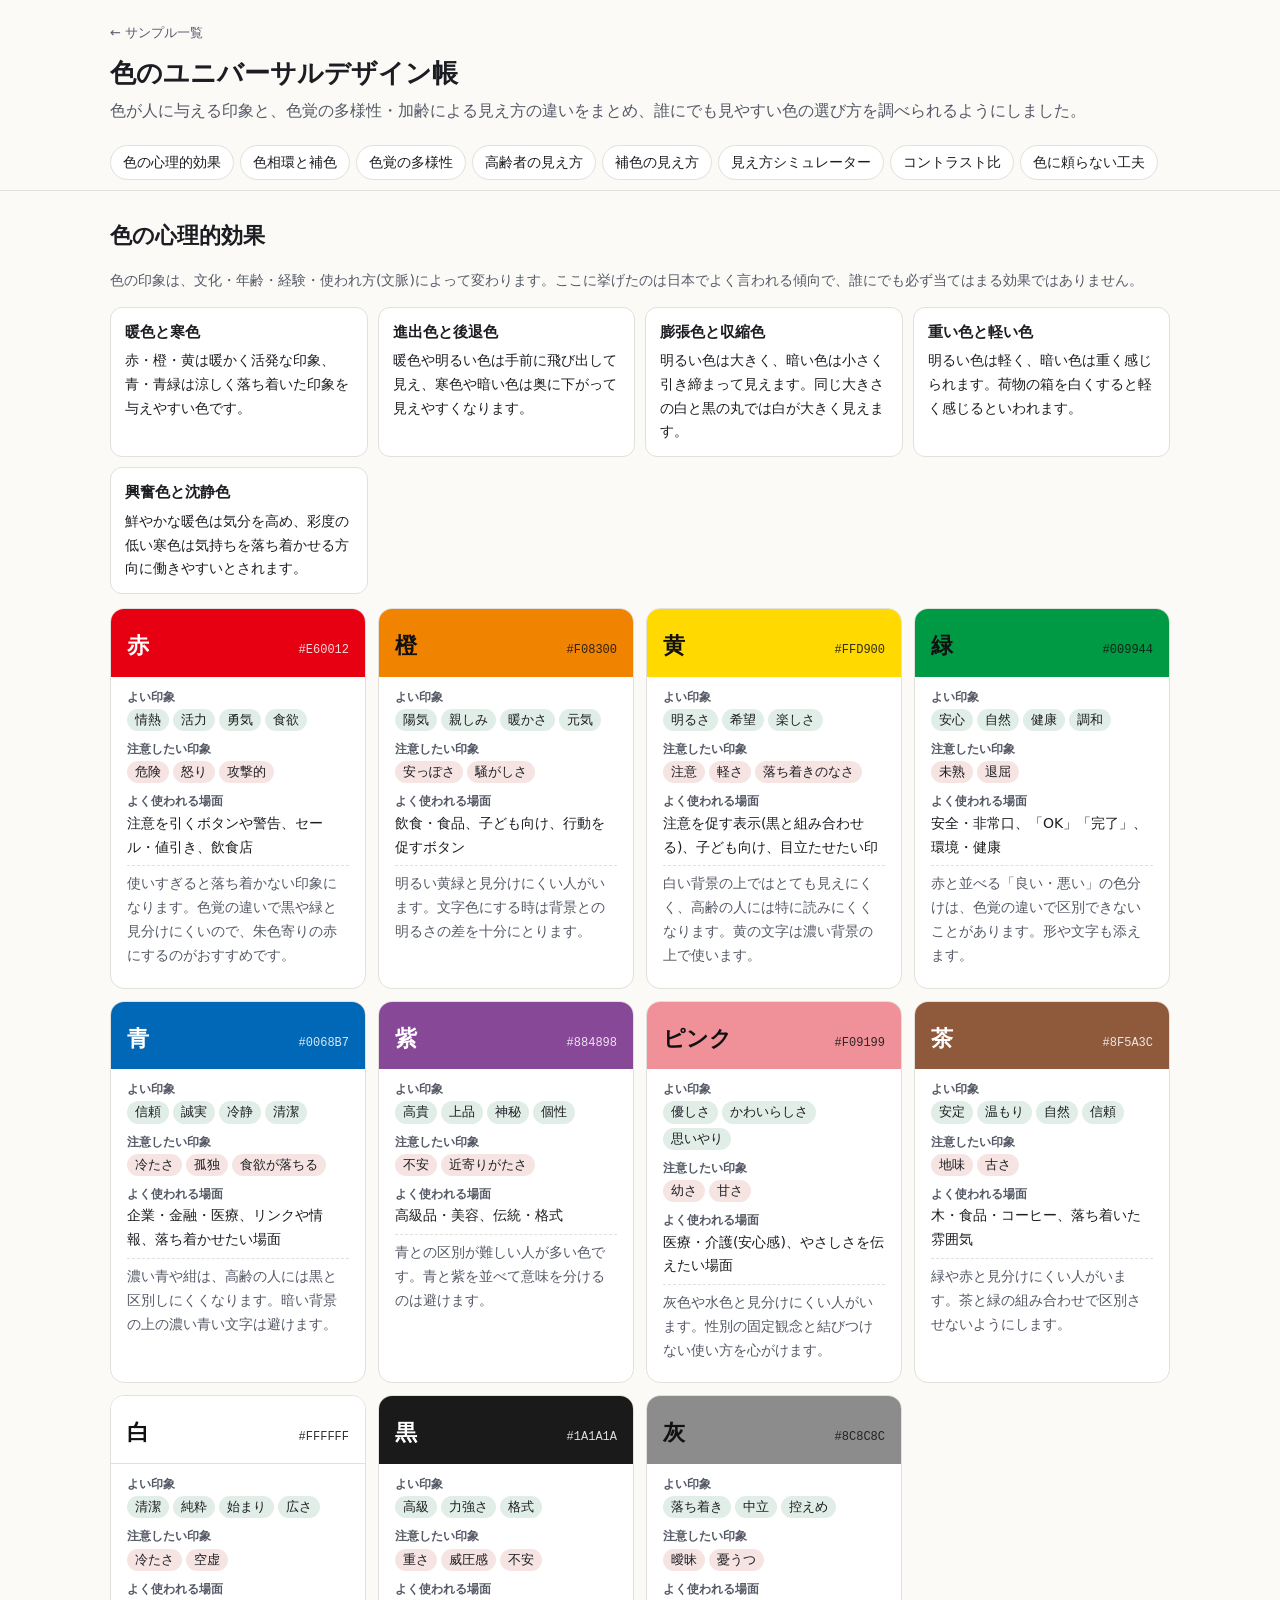
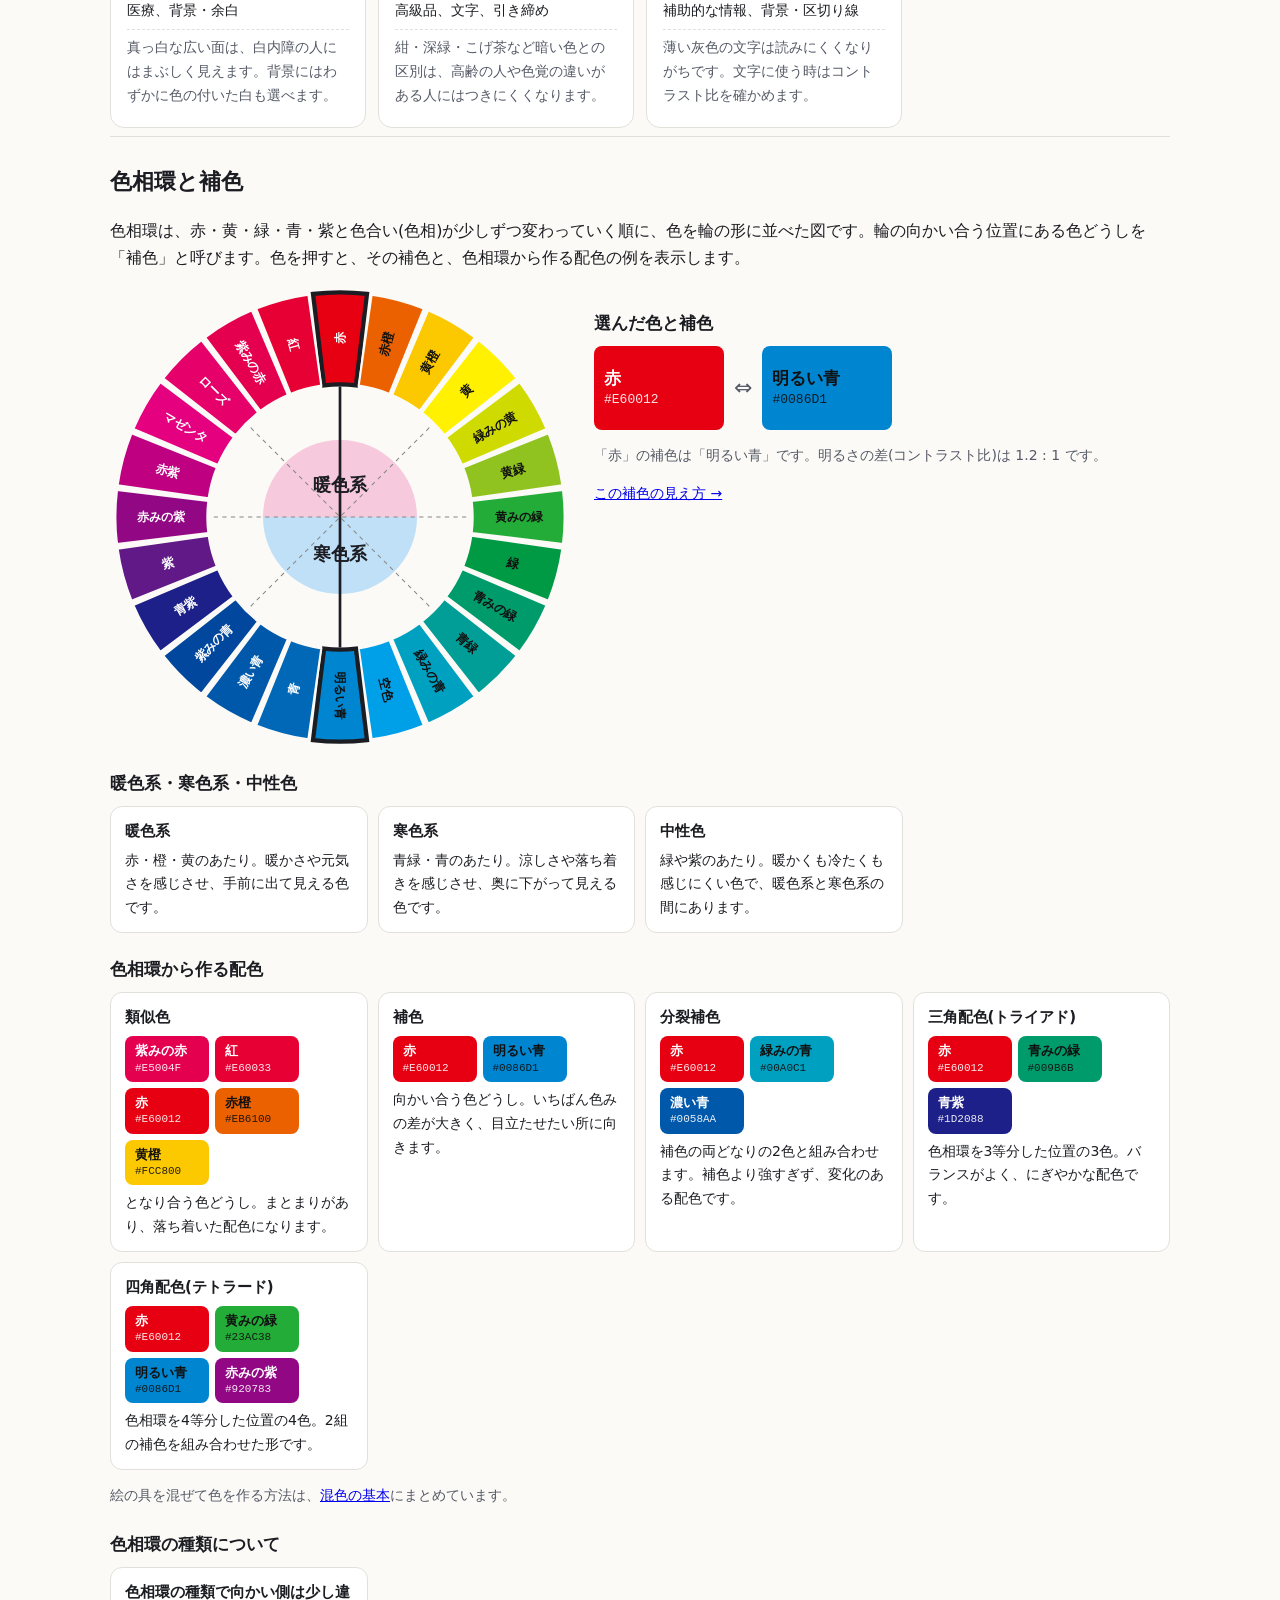
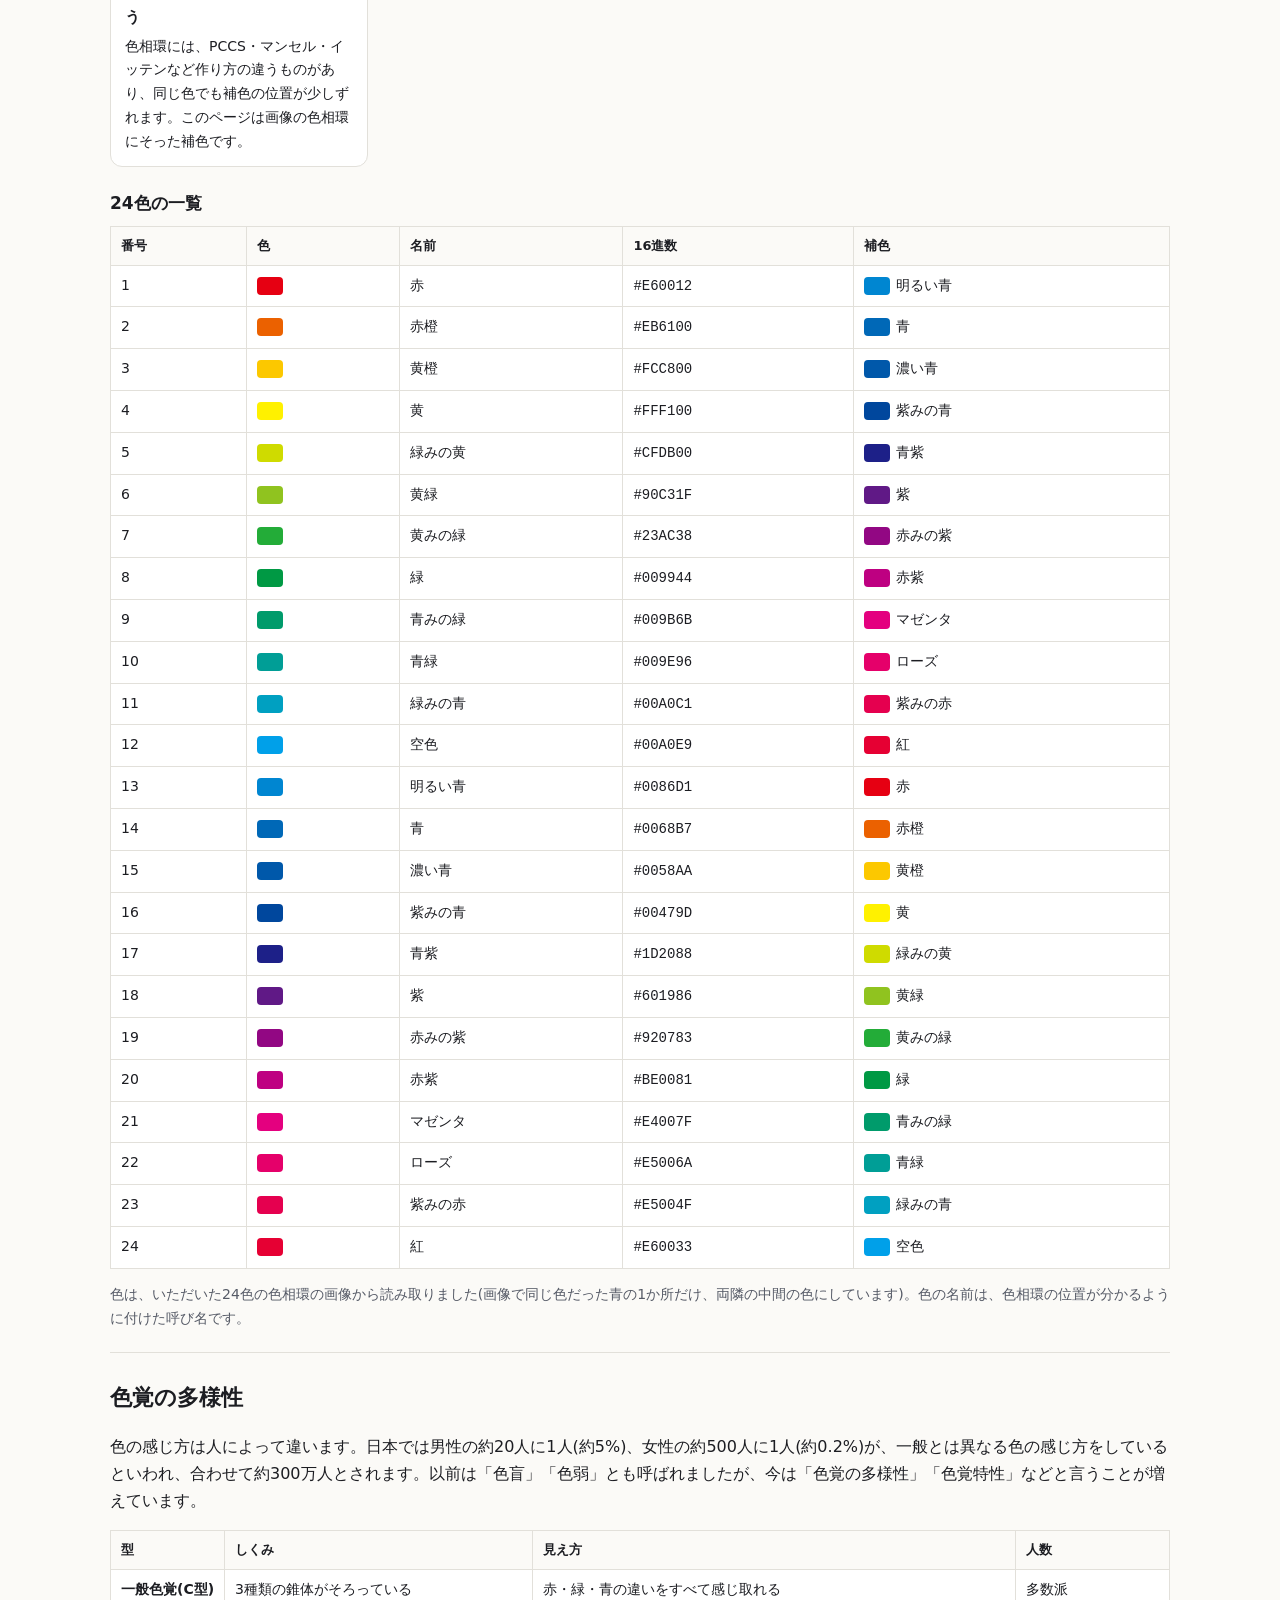
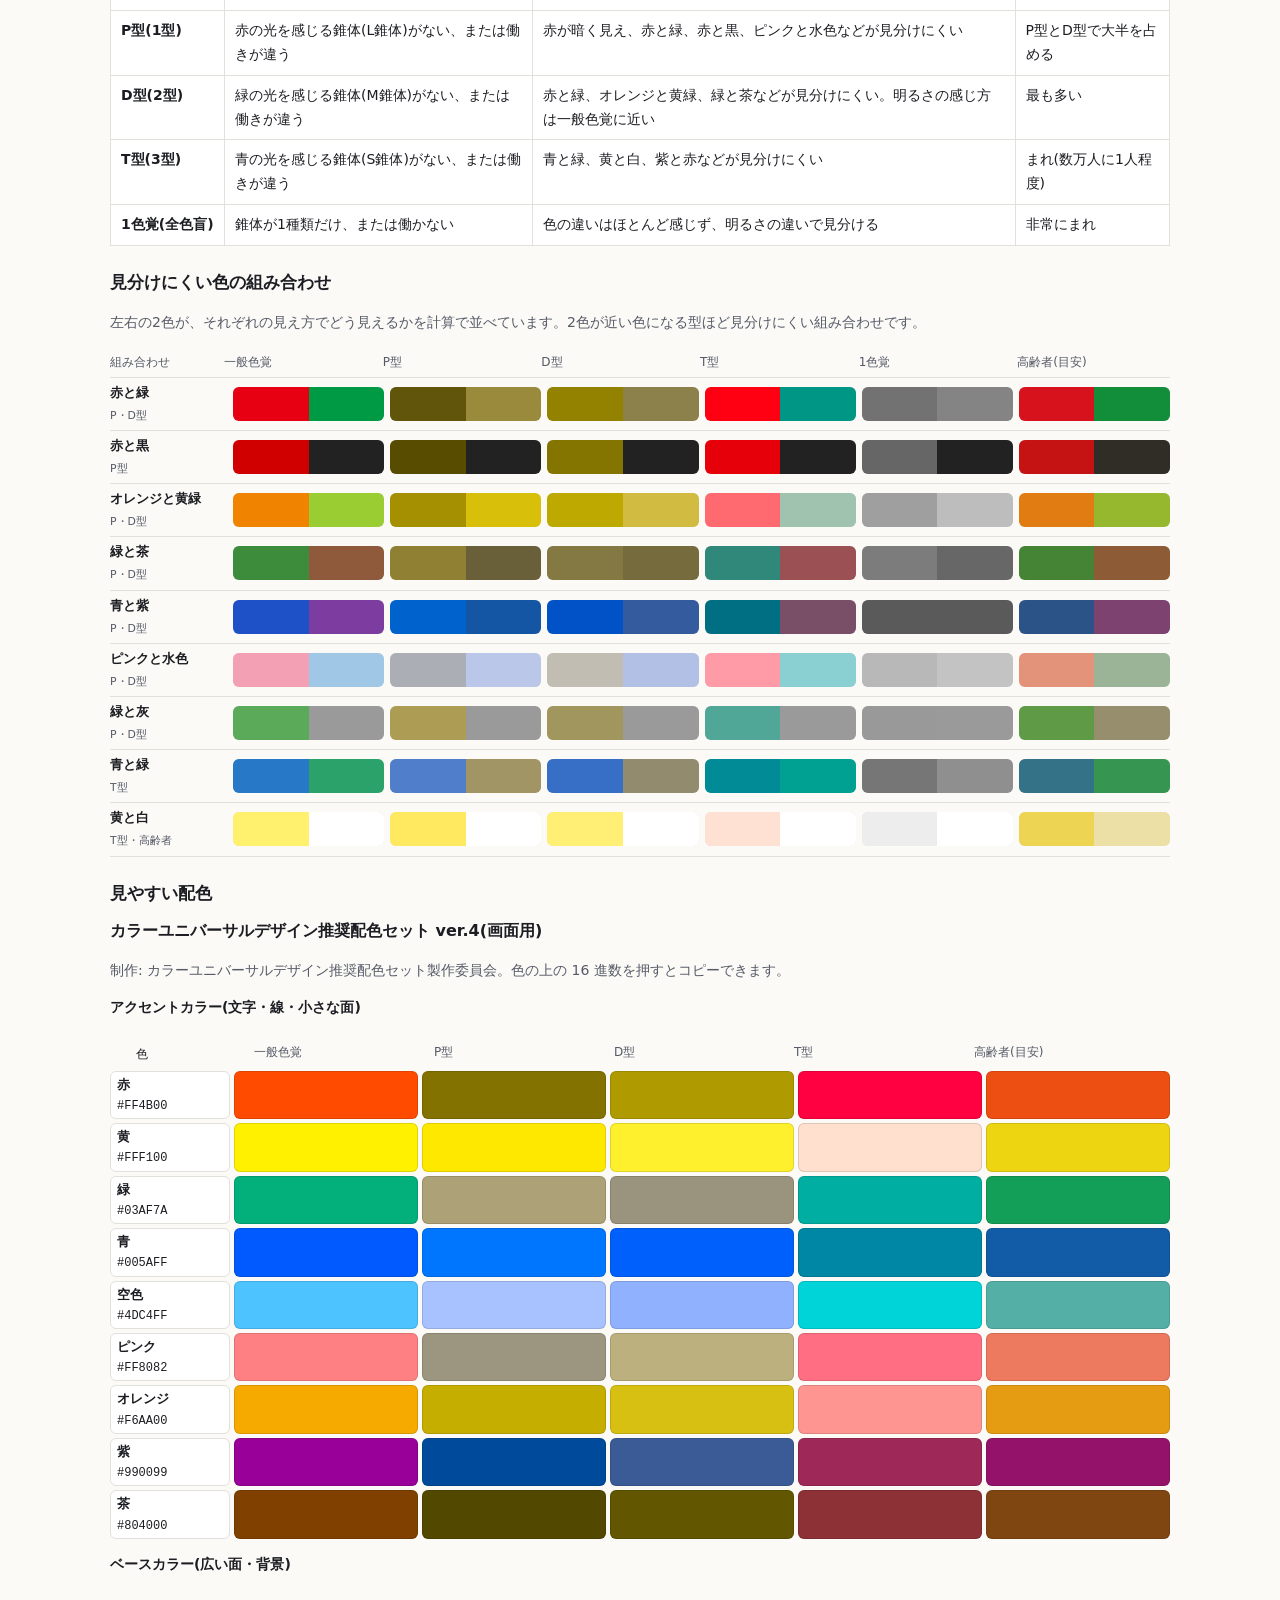
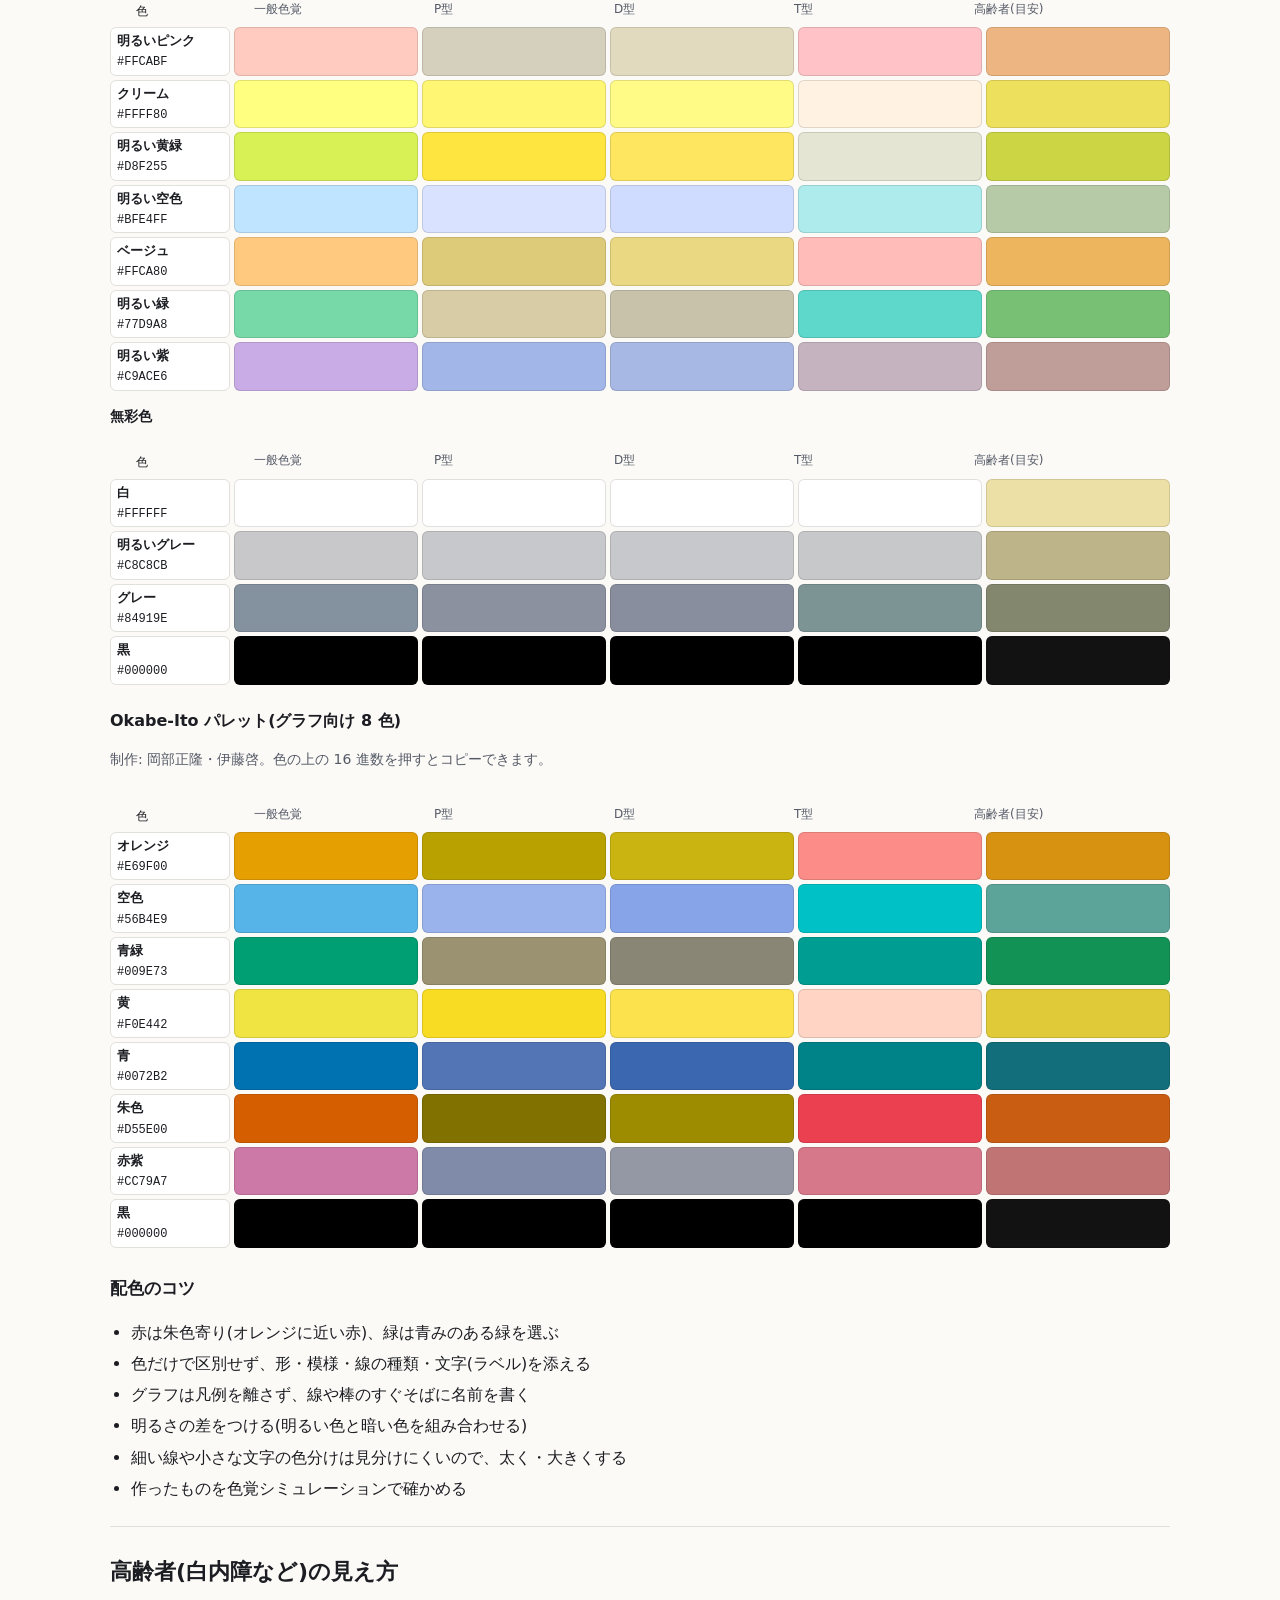
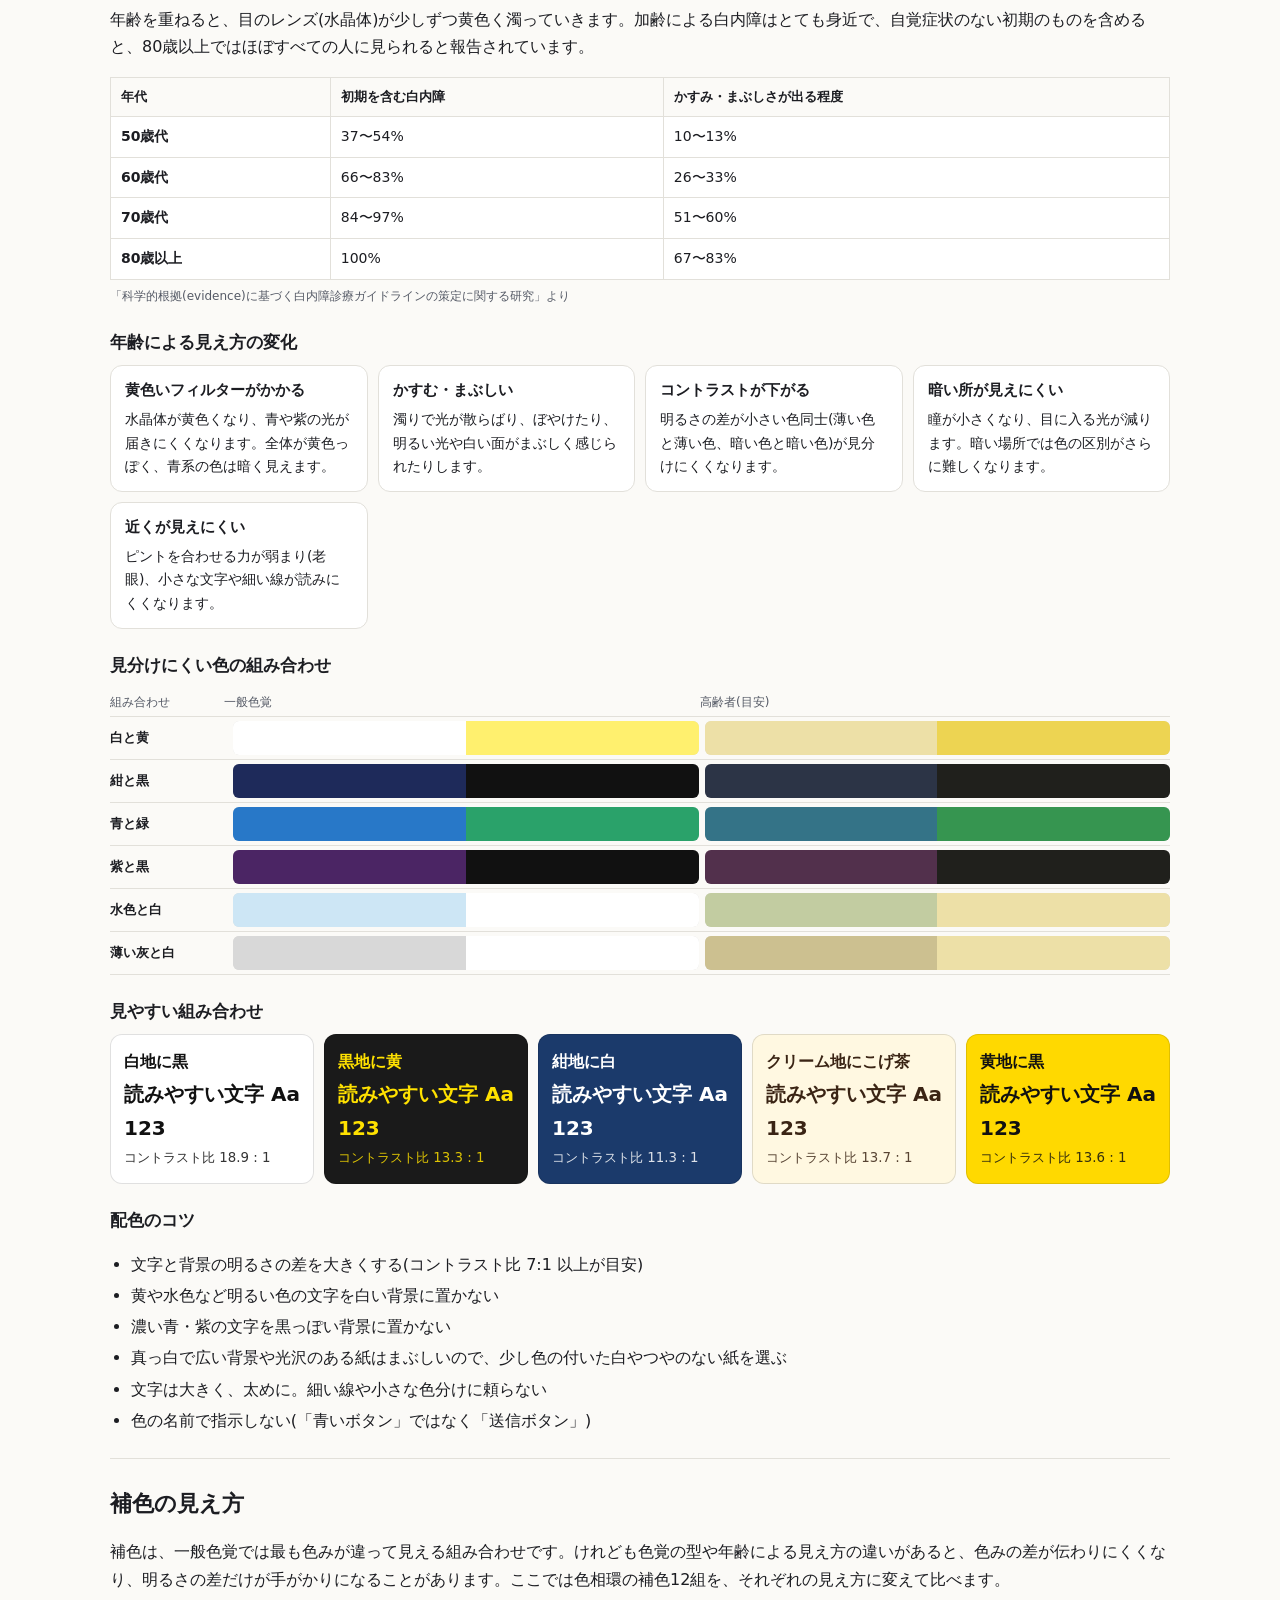
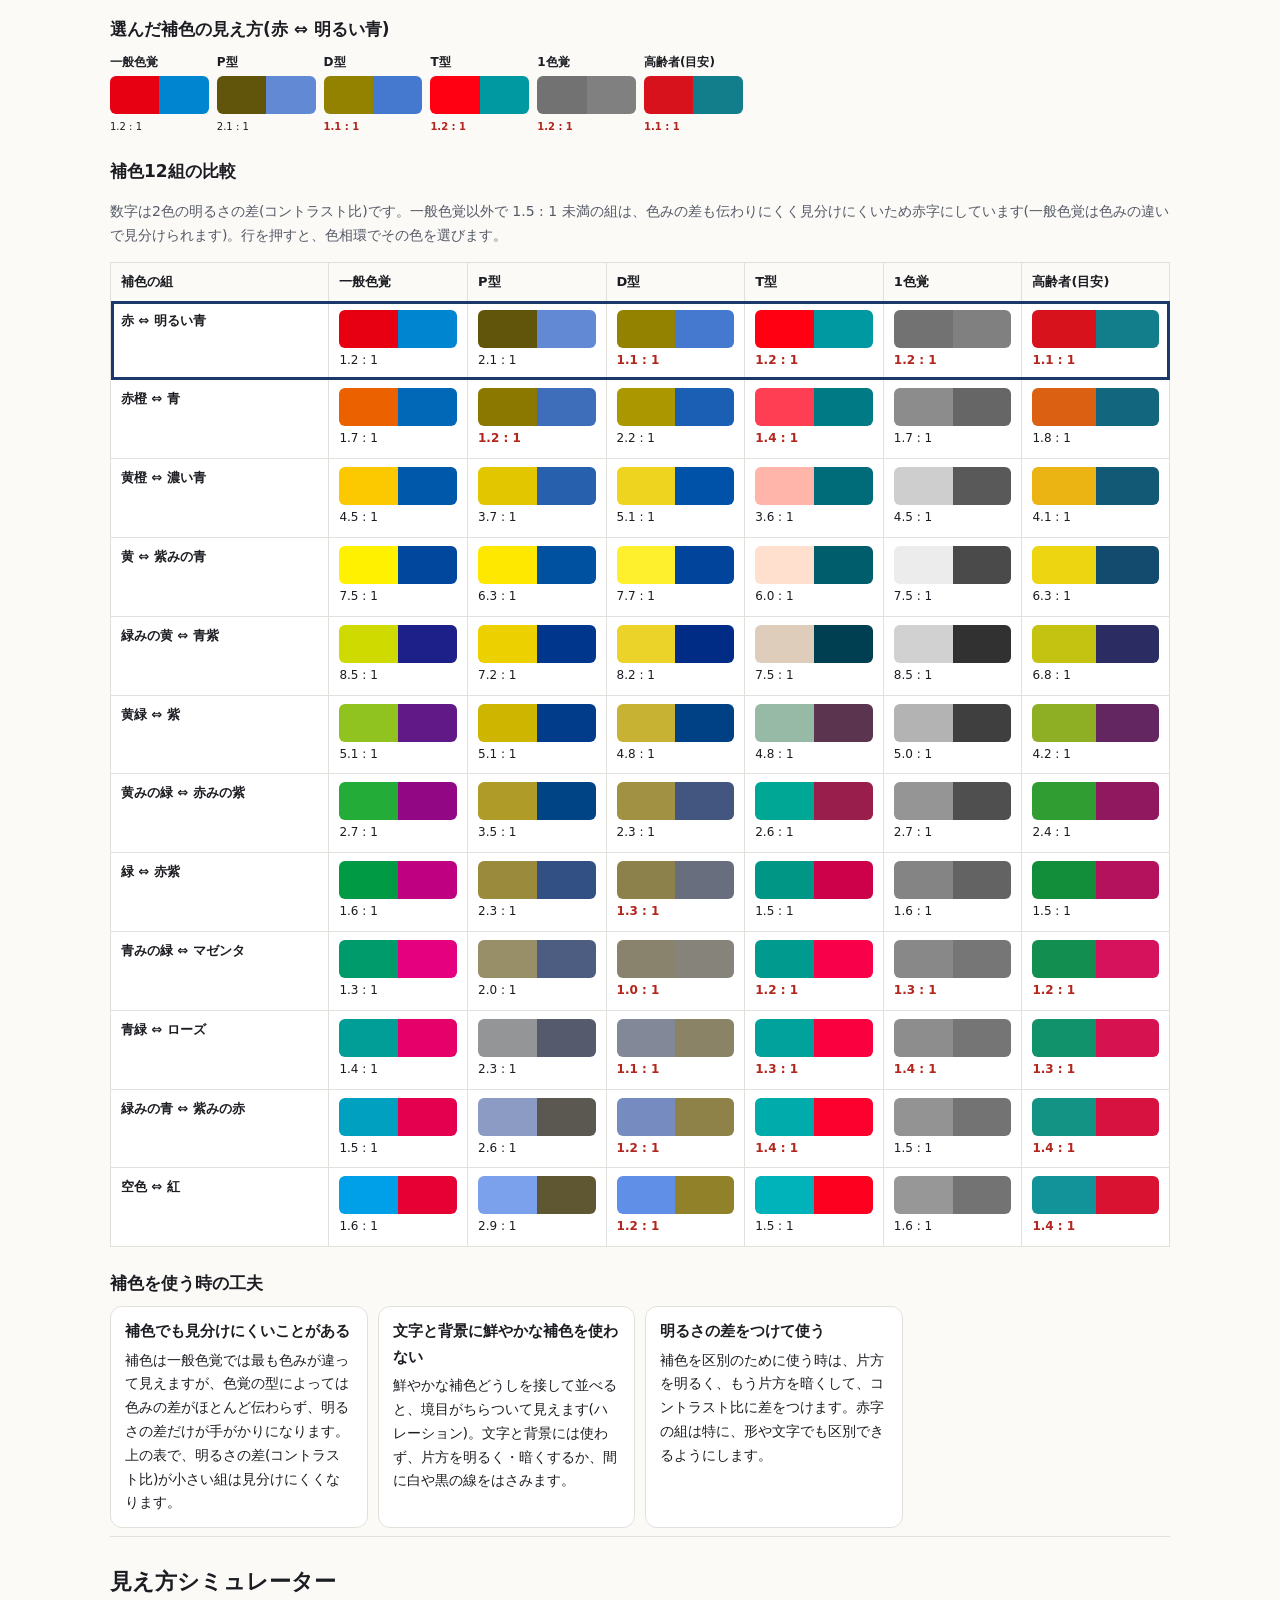
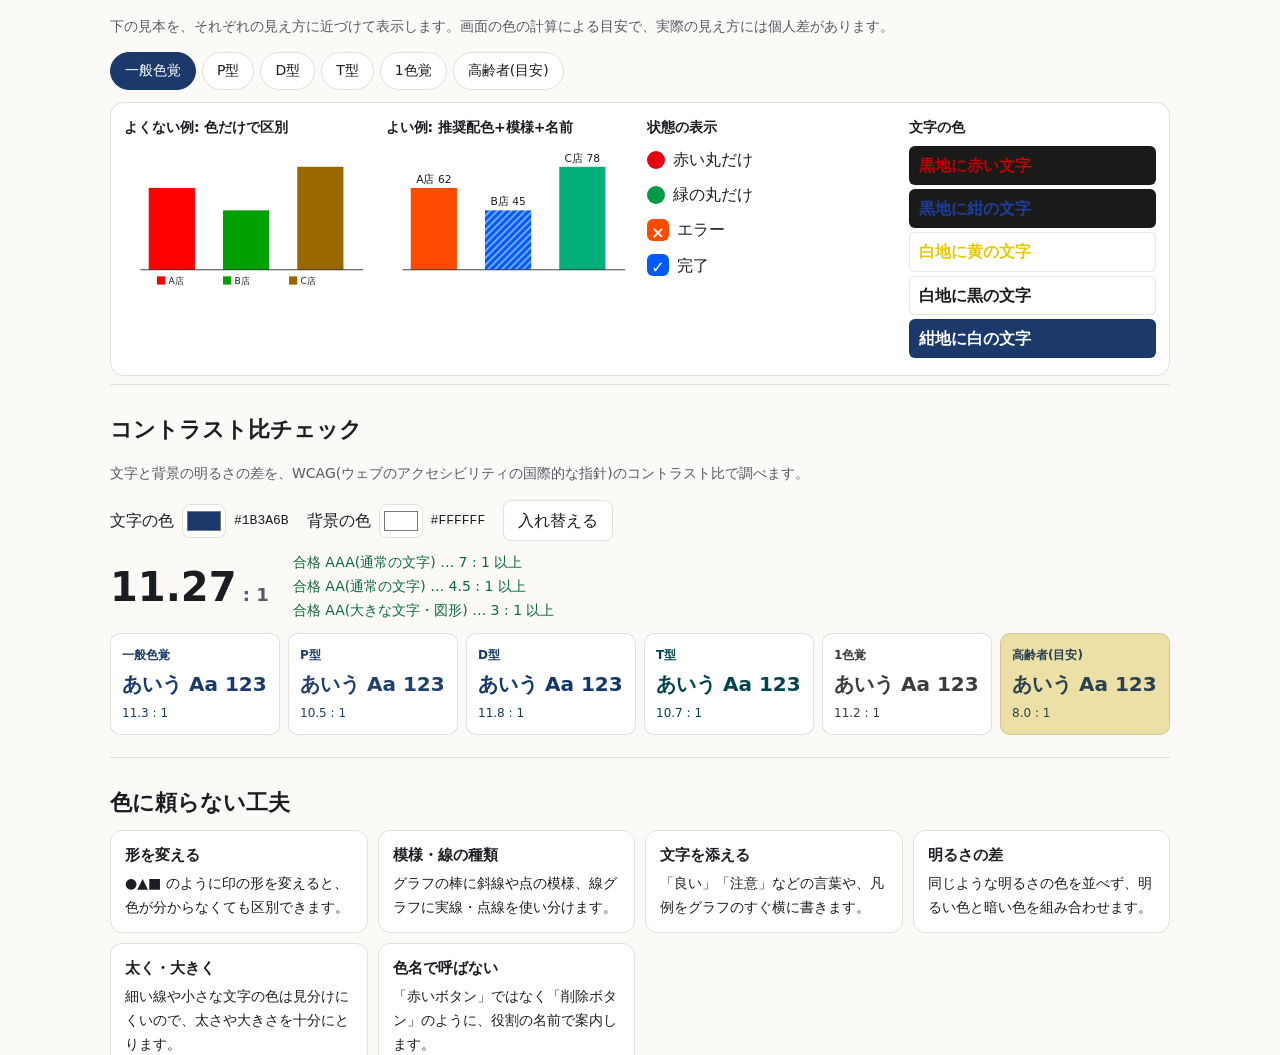
==== commit 2c717beb: "「混色の基本」を独立したサンプルに分け、紫の作り方の章を追加 Co-Authored-By: Claude Opus 5.5 <noreply@anthropic.com> Claude-Sessio" ====
--- a/public/color-guide/index.html
+++ b/public/color-guide/index.html
@@ -18,7 +18,6 @@
     <nav class="toc" aria-label="目次">
       <a href="#psy">色の心理的効果</a>
       <a href="#wheel">色相環と補色</a>
-      <a href="#paint">絵の具の色の作り方</a>
       <a href="#vision">色覚の多様性</a>
       <a href="#aging">高齢者の見え方</a>
       <a href="#comp">補色の見え方</a>
@@ -53,6 +52,9 @@
         <div id="wheelGroups" class="cards"></div>
         <h3>色相環から作る配色</h3>
         <div id="wSchemes" class="cards"></div>
+        <p class="note">
+          絵の具を混ぜて色を作る方法は、<a href="../color-mixing/">混色の基本</a>にまとめています。
+        </p>
         <h3>色相環の種類について</h3>
         <div id="wheelKinds" class="cards"></div>
         <h3>24色の一覧</h3>
@@ -73,29 +75,6 @@
         <p id="wheelSource" class="note"></p>
       </section>
 
-      <section id="paint" class="sec" hidden>
-        <h2>絵の具の色の作り方</h2>
-        <p id="paintIntro"></p>
-        <h3>三原色</h3>
-        <div id="paintPrimaries" class="cards p-prims"></div>
-        <h3>混ぜてみる</h3>
-        <div id="pMixer" class="p-mixer">
-          <div id="pPaints" class="p-paints"></div>
-          <div class="p-out">
-            <div id="pResult" class="p-result"></div>
-            <div id="pBar" class="p-bar" aria-hidden="true"></div>
-            <button id="pReset" type="button" class="p-try">パレットを空にする</button>
-          </div>
-        </div>
-        <h3>よく使う色の作り方</h3>
-        <div id="paintRecipes" class="cards p-recipes"></div>
-        <h3>明るさ・鮮やかさの変え方</h3>
-        <div id="paintAdjust" class="cards"></div>
-        <h3>きれいに作るコツ</h3>
-        <div id="paintTips" class="cards"></div>
-        <p id="paintNote" class="note"></p>
-      </section>
-
       <section id="vision" class="sec" hidden>
         <h2>色覚の多様性</h2>
         <p id="visionIntro"></p>
@@ -229,6 +208,5 @@
     <script src="js/sim.js"></script>
     <script src="js/app.js"></script>
     <script src="js/wheel.js"></script>
-    <script src="js/paint.js"></script>
   </body>
 </html>
--- a/public/color-guide/css/style.css
+++ b/public/color-guide/css/style.css
@@ -680,147 +680,3 @@
   outline: 3px solid var(--accent);
   outline-offset: -3px;
 }
-
-/* 絵の具の色の作り方 */
-.p-prims svg {
-  width: 100%;
-  max-width: 240px;
-  display: block;
-  margin: 6px auto;
-}
-.p-labels,
-.p-formula {
-  display: flex;
-  flex-wrap: wrap;
-  align-items: center;
-  gap: 4px 6px;
-  font-size: 13px;
-}
-.p-dot {
-  display: inline-block;
-  width: 14px;
-  height: 14px;
-  border-radius: 50%;
-  border: 1px solid var(--line);
-}
-.p-op {
-  color: var(--sub);
-  font-weight: 700;
-}
-.p-amt {
-  margin-right: 2px;
-}
-.p-mixer {
-  display: grid;
-  grid-template-columns: minmax(0, 1fr) minmax(0, 1fr);
-  gap: 20px;
-  align-items: start;
-}
-.p-paints {
-  display: grid;
-  gap: 6px;
-}
-.p-paint {
-  display: flex;
-  align-items: center;
-  gap: 10px;
-  padding: 6px 10px;
-  background: var(--panel);
-  border: 1px solid var(--line);
-  border-radius: 10px;
-}
-.p-paint.on {
-  border-color: var(--accent);
-}
-.p-tube {
-  width: 28px;
-  height: 28px;
-  border-radius: 50%;
-  border: 1px solid var(--line);
-}
-.p-name {
-  flex: 1;
-}
-.p-btn {
-  width: 36px;
-  height: 36px;
-  border: 1px solid var(--line);
-  border-radius: 8px;
-  background: var(--bg);
-  color: var(--text);
-  font-size: 18px;
-  cursor: pointer;
-}
-.p-btn:hover {
-  border-color: var(--accent);
-}
-.p-n {
-  min-width: 2ch;
-  text-align: center;
-  font-weight: 700;
-}
-.p-result {
-  display: flex;
-  flex-direction: column;
-  justify-content: center;
-  align-items: center;
-  min-height: 200px;
-  border-radius: 14px;
-  font-size: 18px;
-  gap: 2px;
-}
-.p-result.empty {
-  border: 2px dashed var(--line);
-  color: var(--sub);
-  font-size: 14px;
-}
-.p-bar {
-  display: flex;
-  height: 14px;
-  margin: 8px 0;
-  border-radius: 7px;
-  overflow: hidden;
-  border: 1px solid var(--line);
-}
-.p-try {
-  padding: 6px 14px;
-  border: 1px solid var(--accent);
-  border-radius: 999px;
-  background: transparent;
-  color: var(--accent);
-  cursor: pointer;
-  font: inherit;
-  font-size: 13px;
-}
-.p-try:hover {
-  background: var(--accent);
-  color: var(--accent-fg);
-}
-.p-recipe {
-  display: flex;
-  flex-direction: column;
-  gap: 8px;
-  align-items: flex-start;
-}
-.p-recipe .w-chip.big {
-  width: 100%;
-  min-height: 64px;
-}
-.p-steps {
-  display: flex;
-  align-items: center;
-  gap: 6px;
-}
-.p-step {
-  width: 48px;
-  height: 36px;
-  border-radius: 6px;
-}
-.w-chip.edge {
-  border: 1px solid var(--line);
-}
-@media (max-width: 760px) {
-  .p-mixer {
-    grid-template-columns: minmax(0, 1fr);
-  }
-}
